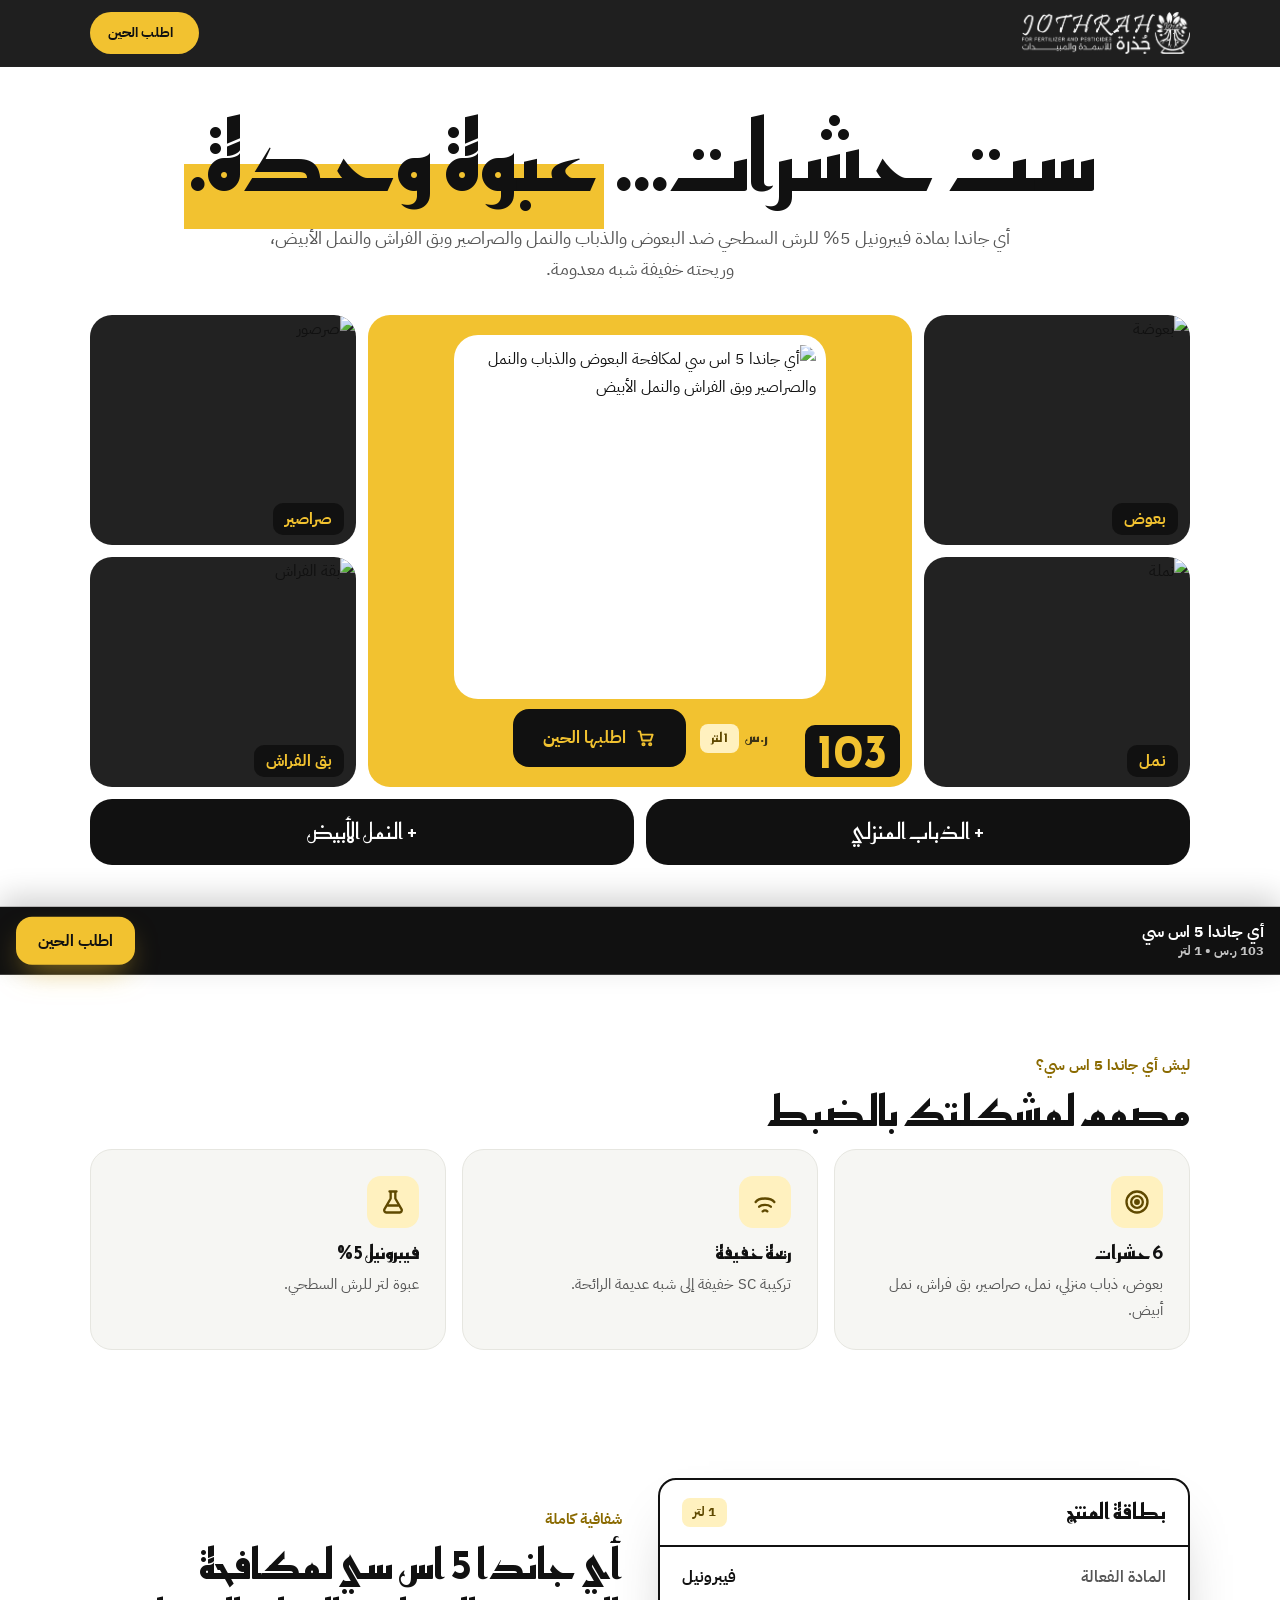
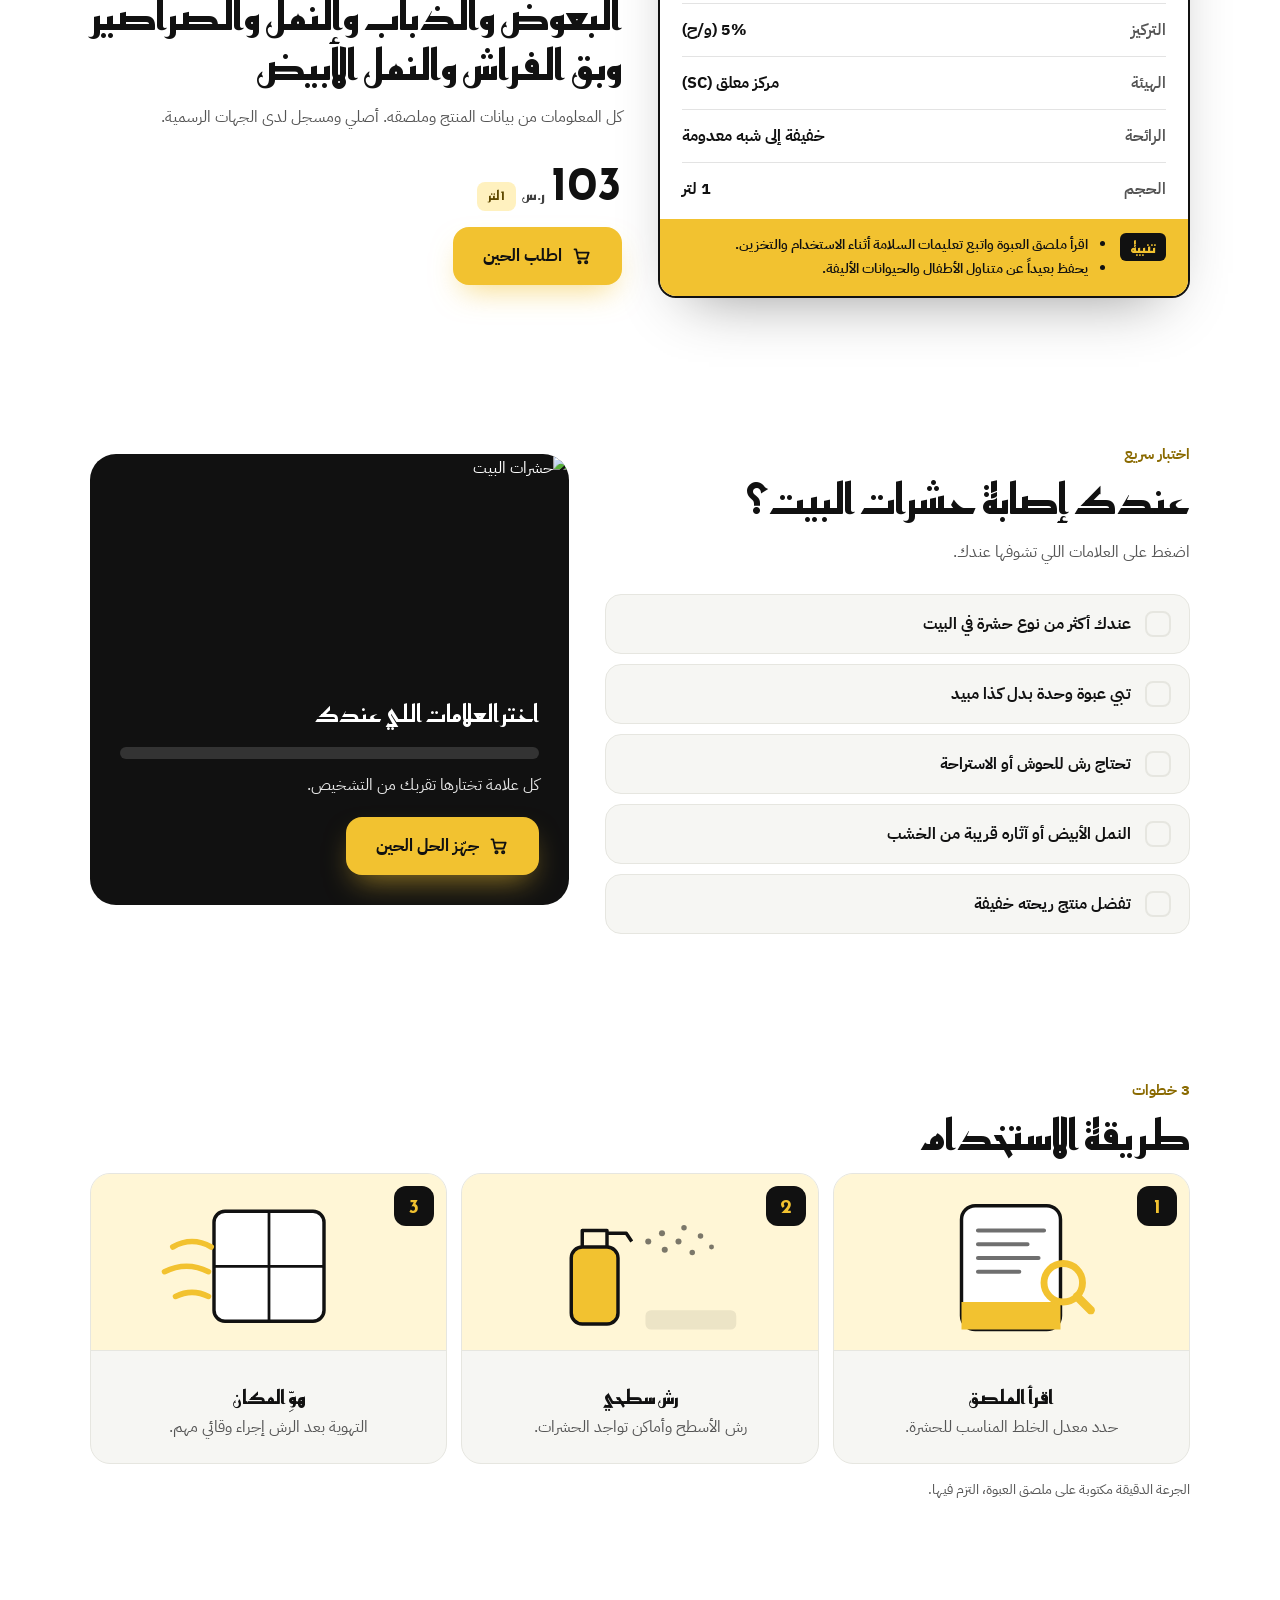
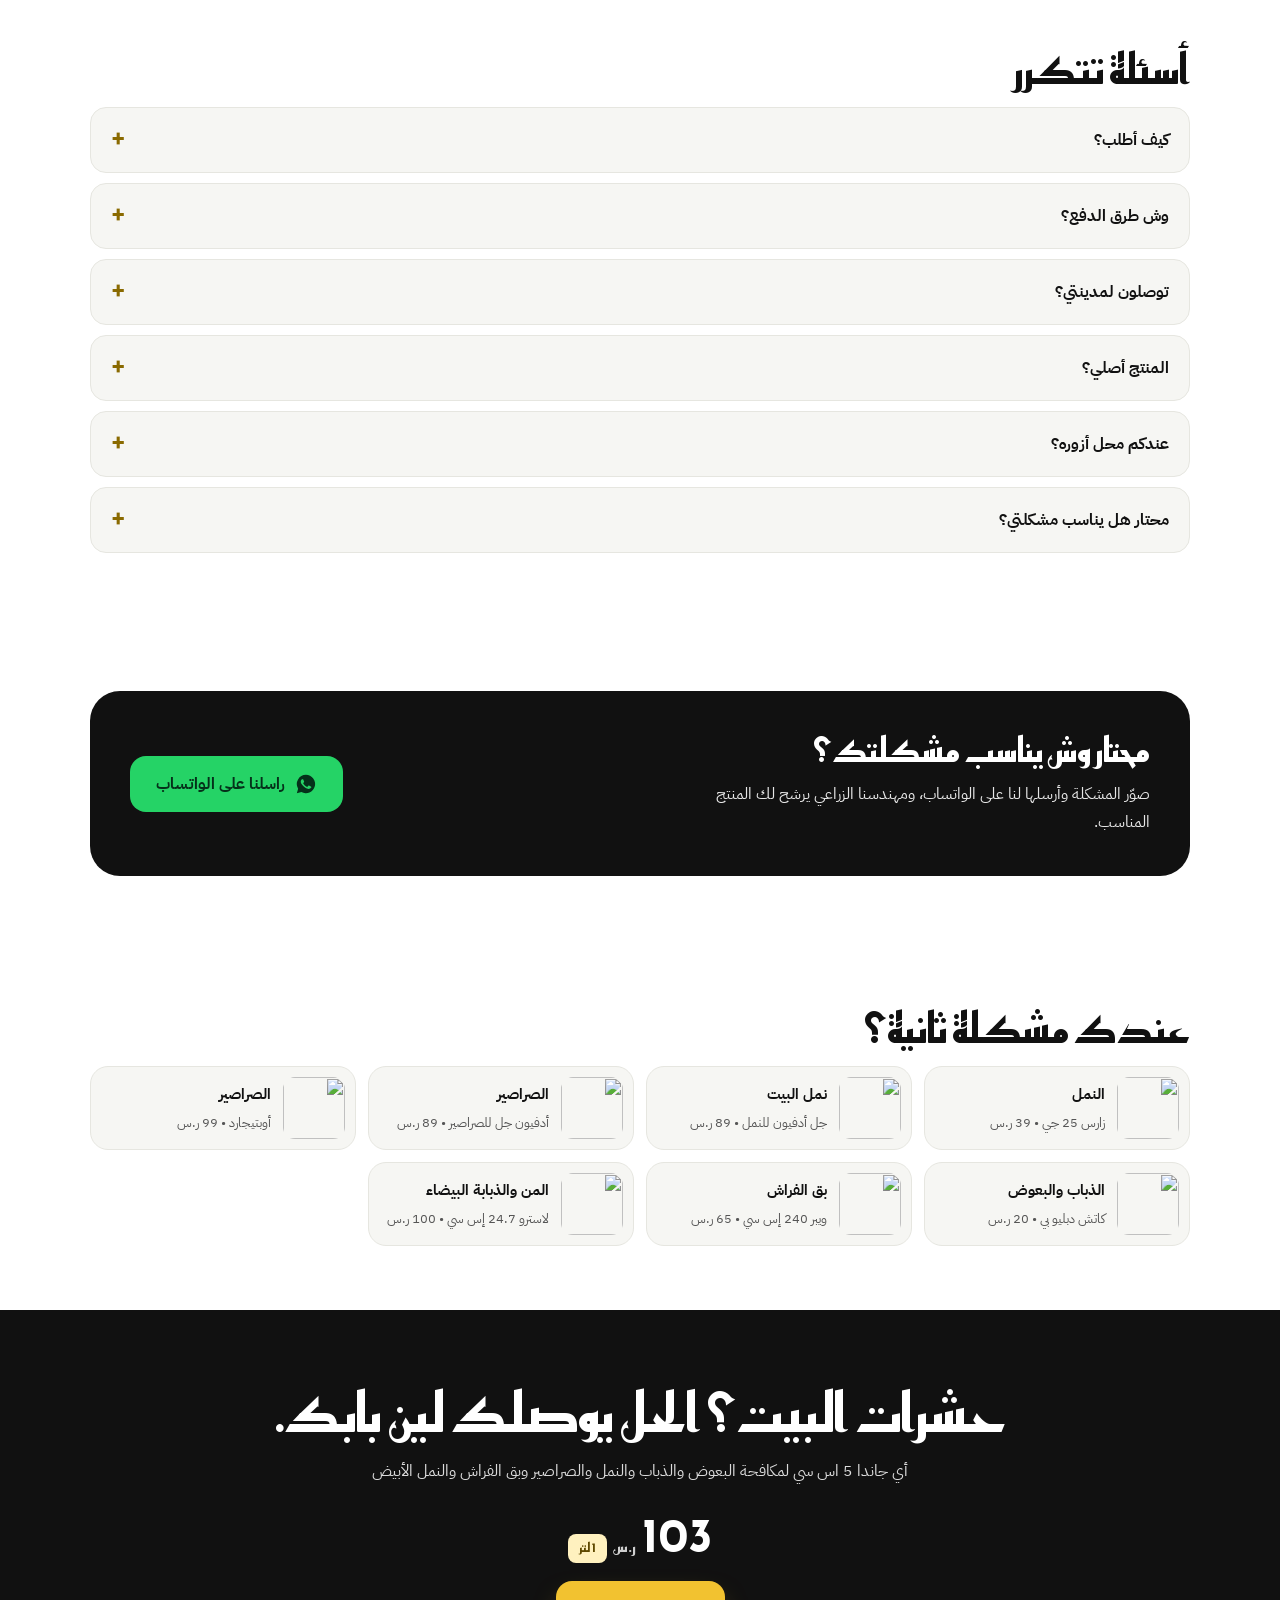
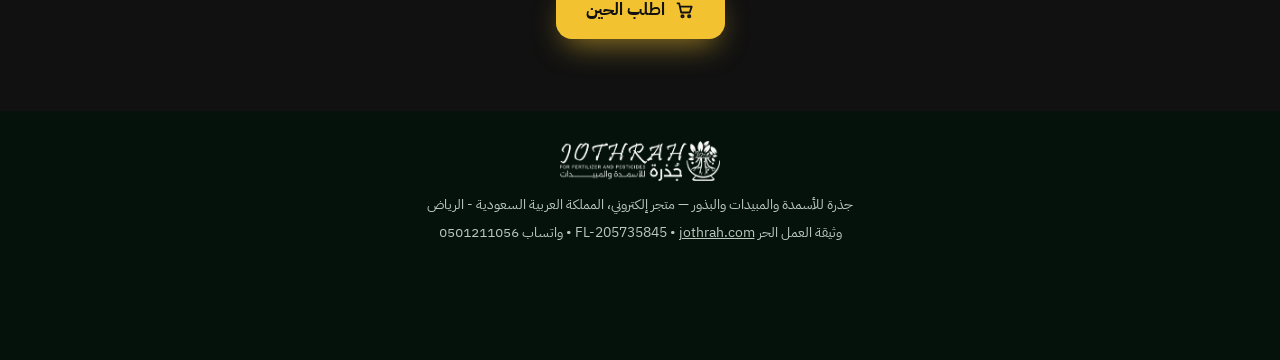
==== all-insects/index.html @ 029122ee "Add files via upload" ====
<!DOCTYPE html>
<html lang="ar" dir="rtl"><head>
<meta charset="utf-8"><meta name="viewport" content="width=device-width,initial-scale=1,viewport-fit=cover">
<title>أي جاندا 5 اس سي | حشرات البيت – جذرة</title><meta name="description" content="أي جاندا 5 اس سي لمكافحة البعوض والذباب والنمل والصراصير وبق الفراش والنمل الأبيض – 103 ر.س من متجر جذرة، توصيل لجميع مناطق المملكة.">
<link rel="canonical" href="https://offers.jothrah.com/all-insects/">
<meta property="og:type" content="product"><meta property="og:title" content="أي جاندا 5 اس سي لمكافحة البعوض والذباب والنمل والصراصير وبق الفراش والنمل الأبيض"><meta property="og:image" content="https://cdn.salla.sa/xPpow/products/EpMl4UcZiP716dD1C3ezUSgiOPlS0LHmeIJQHWiB.jpg"><meta property="og:url" content="https://offers.jothrah.com/all-insects/">
<link rel="icon" href="/assets/logo-dark.png">
<link rel="preconnect" href="https://fonts.googleapis.com"><link rel="preconnect" href="https://fonts.gstatic.com" crossorigin>
<link href="https://fonts.googleapis.com/css2?family=Reem+Kufi:wght@600;700&family=IBM+Plex+Sans+Arabic:wght@400;500;600;700&display=swap" rel="stylesheet">
<script type="application/ld+json">{"@context": "https://schema.org", "@type": "Product", "name": "أي جاندا 5 اس سي لمكافحة البعوض والذباب والنمل والصراصير وبق الفراش والنمل الأبيض", "image": ["https://cdn.salla.sa/xPpow/products/EpMl4UcZiP716dD1C3ezUSgiOPlS0LHmeIJQHWiB.jpg"], "brand": {"@type": "Brand", "name": "جذرة"}, "offers": {"@type": "Offer", "url": "https://jothrah.com/ar/ijanda/p308564735", "priceCurrency": "SAR", "price": "103", "availability": "https://schema.org/InStock"}}</script>
<style>:root{--bg:#ffffff;--fg:#111;--muted:#555;--card:#f6f6f3;--card-hi:#fff6d6;--line:#e6e6e0;--accent:#f2c230;--accent-ink:#111;--accent-glow:rgba(242,194,48,.6);--accent-text:#8a6a00;--tag:#fff1bf;--tag-ink:#5f4900;--panel:#111;--panel-fg:#fff;--hdr-bg:rgba(17,17,17,.94);--hdr-line:#222;--strip-bg:#f2c230;--strip-fg:#111;--sticky-bg:#111;--sticky-fg:#fff;--display:"Reem Kufi","IBM Plex Sans Arabic",sans-serif}
*{box-sizing:border-box}
html{-webkit-text-size-adjust:100%;scroll-behavior:smooth}
body{margin:0;background:var(--bg);color:var(--fg);font-family:"IBM Plex Sans Arabic",system-ui,sans-serif;font-size:16px;line-height:1.75;overflow-x:hidden}
img{max-width:100%;display:block}
a{color:inherit}
:focus-visible{outline:3px solid var(--accent);outline-offset:3px;border-radius:8px}
h1,h2,h3{font-family:var(--display);line-height:1.2;margin:0;font-weight:800}
.wrap{max-width:1140px;margin:0 auto;padding:0 20px}

/* header */
.hdr{position:sticky;top:0;z-index:40;background:var(--hdr-bg);backdrop-filter:blur(10px);-webkit-backdrop-filter:blur(10px);border-bottom:1px solid var(--hdr-line)}
.hdr .wrap{display:flex;align-items:center;justify-content:space-between;gap:12px;min-height:66px}
.hdr img{height:42px;width:auto}
.hdr .mini{white-space:nowrap;display:inline-flex;align-items:center;gap:8px;min-height:42px;padding:0 18px;border-radius:999px;background:var(--accent);color:var(--accent-ink);font-weight:800;font-size:14px;text-decoration:none}

/* buttons */
.btn{white-space:nowrap;display:inline-flex;align-items:center;justify-content:center;gap:10px;min-height:58px;padding:0 30px;border-radius:16px;background:var(--accent);color:var(--accent-ink);font-weight:800;font-size:17px;text-decoration:none;box-shadow:0 14px 30px -10px var(--accent-glow);transition:transform .18s ease,box-shadow .2s}
.btn:hover{transform:translateY(-2px);box-shadow:0 18px 34px -10px var(--accent-glow)}
.btn.ghost{background:transparent;color:inherit;border:1.5px solid currentColor;box-shadow:none}
.btn svg{width:20px;height:20px}
.price{display:flex;align-items:baseline;gap:6px;font-family:var(--display)}
.price b{font-size:48px;font-weight:900;line-height:1}
.price small{font-size:17px;font-weight:700;opacity:.8}
.badge{display:inline-flex;align-items:center;font-size:13px;font-weight:800;border-radius:8px;padding:3px 11px;background:var(--tag);color:var(--tag-ink)}

/* trust strip */
.trust{background:var(--strip-bg);color:var(--strip-fg)}
.trust ul{list-style:none;margin:0 auto;padding:16px 20px;max-width:1140px;display:grid;grid-template-columns:repeat(4,1fr);gap:12px}
.trust li{display:flex;align-items:center;gap:10px;font-weight:700;font-size:14px;line-height:1.4}
.trust svg{flex:0 0 26px;width:26px;height:26px;color:var(--accent)}

section{padding:64px 0}
.eyebrow{font-weight:800;color:var(--accent-text);font-size:15px;margin-bottom:8px}
.sec-h{font-size:clamp(28px,4vw,42px);margin-bottom:12px}
.sec-p{color:var(--muted);max-width:60ch;margin:0 0 28px}

/* signs checklist */
.check{display:grid;grid-template-columns:1.1fr .9fr;gap:36px;align-items:center}
.check-list{display:grid;gap:10px}
.chk{display:flex;align-items:center;gap:14px;width:100%;text-align:right;font:inherit;font-weight:700;color:var(--fg);background:var(--card);border:1.5px solid var(--line);border-radius:16px;padding:15px 18px;cursor:pointer;transition:border-color .2s,background .2s,transform .15s}
.chk:hover{transform:translateX(-3px)}
.chk .box{flex:0 0 26px;height:26px;border-radius:8px;border:2px solid var(--line);display:flex;align-items:center;justify-content:center;transition:.2s}
.chk .box svg{width:16px;height:16px;opacity:0;transition:.2s;color:var(--accent-ink)}
.chk[aria-pressed=true]{border-color:var(--accent);background:var(--card-hi)}
.chk[aria-pressed=true] .box{background:var(--accent);border-color:var(--accent)}
.chk[aria-pressed=true] .box svg{opacity:1}
.verdict{background:var(--panel);color:var(--panel-fg);border-radius:26px;padding:30px;position:relative;overflow:hidden}
.verdict .meter{height:12px;border-radius:99px;background:rgba(255,255,255,.14);overflow:hidden;margin:18px 0 12px}
.verdict .meter i{display:block;height:100%;width:0;background:var(--accent);border-radius:99px;transition:width .5s cubic-bezier(.2,.8,.2,1)}
.verdict h3{font-size:24px;margin-bottom:6px}
.verdict p{margin:0 0 18px;opacity:.9}
.verdict{padding:0}.verdict .pest-img{display:block;width:100%;height:220px;object-fit:cover}.verdict .vb{padding:26px 30px 30px}

/* why cards */
.why{display:grid;grid-template-columns:repeat(3,1fr);gap:16px}
.why article{background:var(--card);border:1px solid var(--line);border-radius:22px;padding:26px}
.why .ic{width:52px;height:52px;border-radius:14px;background:var(--tag);color:var(--tag-ink);display:flex;align-items:center;justify-content:center;margin-bottom:14px}
.why .ic svg{width:28px;height:28px}
.why h3{font-size:19px;margin-bottom:6px}
.why p{margin:0;color:var(--muted);font-size:15px}

/* steps */
.steps{list-style:none;margin:0;padding:0;display:grid;gap:14px;counter-reset:s}
.steps li{counter-increment:s;display:grid;grid-template-columns:64px 1fr;gap:16px;align-items:start;background:var(--card);border:1px solid var(--line);border-radius:20px;padding:20px}
.steps li::before{content:counter(s);font-family:var(--display);font-weight:900;font-size:30px;width:64px;height:64px;border-radius:18px;display:flex;align-items:center;justify-content:center;background:var(--panel);color:var(--accent)}
.steps h3{font-size:19px;margin:4px 0}
.steps p{margin:0;color:var(--muted)}
.dose{margin-top:14px;font-size:14px;color:var(--muted)}

/* label */
.lbl{background:#fff;color:#111;border:2px solid #111;border-radius:18px;overflow:hidden;box-shadow:0 26px 60px -30px rgba(0,0,0,.45)}
.lbl-h{display:flex;justify-content:space-between;align-items:center;gap:10px;padding:18px 22px;border-bottom:2px solid #111}
.lbl-h h3{font-size:22px}
.lbl dl{margin:0;padding:4px 22px}
.lbl .row{display:flex;justify-content:space-between;gap:16px;padding:12px 0;border-bottom:1px solid #e3e3e3}
.lbl .row:last-child{border:0}
.lbl dt{color:#555;font-weight:600}.lbl dd{margin:0;font-weight:800;text-align:left}
.lbl .warn{background:#f2c230;padding:14px 22px;display:flex;gap:14px;align-items:flex-start}
.lbl .warn strong{background:#111;color:#f2c230;border-radius:6px;padding:0 10px;font-family:var(--display);flex:0 0 auto}
.lbl .warn ul{margin:0;padding:0 18px 0 0;font-weight:600;font-size:14px}
.lbl-grid{display:grid;grid-template-columns:1fr 1fr;gap:36px;align-items:center}
.lbl-img{background:#fff;border-radius:28px;padding:20px;box-shadow:0 30px 60px -36px rgba(0,0,0,.5)}

/* consult */
.consult{background:var(--panel);color:var(--panel-fg);border-radius:30px;padding:40px;display:flex;align-items:center;justify-content:space-between;gap:24px;flex-wrap:wrap;position:relative;overflow:hidden}
.consult h2{font-size:clamp(24px,3vw,34px);margin-bottom:8px}
.consult p{margin:0;opacity:.9;max-width:46ch}
.wa{display:inline-flex;align-items:center;gap:10px;min-height:56px;padding:0 26px;border-radius:16px;background:#25d366;color:#05301a;font-weight:800;text-decoration:none}
.wa svg{width:22px;height:22px}

/* faq */
.faq details{background:var(--card);border:1px solid var(--line);border-radius:16px;margin-bottom:10px;padding:0 20px}
.faq summary{cursor:pointer;list-style:none;padding:18px 0;font-weight:800;display:flex;justify-content:space-between;gap:12px}
.faq summary::-webkit-details-marker{display:none}
.faq summary::after{content:"+";font-size:24px;line-height:1;color:var(--accent-text);transition:transform .25s}
.faq details[open] summary::after{transform:rotate(45deg)}
.faq details p{margin:0 0 18px;color:var(--muted)}

/* more */
.more{display:grid;grid-template-columns:repeat(auto-fill,minmax(250px,1fr));gap:12px}
.more a{display:flex;align-items:center;gap:12px;background:var(--card);border:1px solid var(--line);border-radius:18px;padding:10px;text-decoration:none;transition:transform .2s,border-color .2s}
.more a:hover{transform:translateY(-3px);border-color:var(--accent)}
.more img{width:62px;height:62px;border-radius:12px;object-fit:cover}
.more b{display:block;font-size:15px}.more small{color:var(--muted);font-size:13px;white-space:nowrap}

/* final */
.final{background:var(--panel);color:var(--panel-fg);text-align:center;padding:72px 0;position:relative;overflow:hidden}
.final h2{font-size:clamp(30px,5vw,54px);margin-bottom:10px}
.final p{opacity:.85;margin:0 0 26px}
.final .price{justify-content:center;margin-bottom:18px}

footer{background:#04120b;color:#b9c9be;text-align:center;padding:30px 20px 110px;font-size:14px}
footer img{height:40px;margin:0 auto 12px}
footer p{margin:4px 0}

.sticky{position:fixed;inset-inline:0;bottom:0;z-index:60;display:flex;align-items:center;justify-content:space-between;gap:12px;padding:10px 16px calc(10px + env(safe-area-inset-bottom));background:var(--sticky-bg);color:var(--sticky-fg);box-shadow:0 -10px 30px rgba(0,0,0,.18);transform:translateY(110%);transition:transform .35s ease}
.sticky.on{transform:none}
.sticky .s{display:flex;flex-direction:column;line-height:1.3}
.sticky .s small{opacity:.75;font-weight:700}
.sticky .btn{min-height:48px;padding:0 22px;font-size:16px}

.reveal{opacity:0;transform:translateY(22px);transition:opacity .7s ease,transform .7s cubic-bezier(.2,.8,.2,1)}
.reveal.in{opacity:1;transform:none}

@media(max-width:900px){
 section{padding:46px 0}
 .trust ul{grid-template-columns:1fr 1fr}
 .check,.lbl-grid{grid-template-columns:1fr}
 .why{grid-template-columns:1fr}
 .consult{padding:28px}
}
@media(max-width:520px){
 .hdr img{height:34px}
 .hdr .mini{padding:0 14px;font-size:13px}
 .btn{width:100%}
 .price b{font-size:40px}
 .steps li{grid-template-columns:52px 1fr}.steps li::before{width:52px;height:52px;font-size:24px}
 .lbl .warn{flex-direction:column}
}
@media(prefers-reduced-motion:reduce){*,*::before,*::after{animation:none!important;transition:none!important}.reveal{opacity:1;transform:none}}

.steps.ill-steps{grid-template-columns:repeat(3,1fr)}
.steps.ill-steps li{grid-template-columns:1fr;text-align:center;padding:0;overflow:hidden;position:relative}
.steps.ill-steps li::before{position:absolute;top:12px;right:12px;width:40px;height:40px;font-size:20px;border-radius:12px;z-index:1}
.steps.ill-steps .scene{background:var(--card-hi);color:var(--fg);padding:18px 18px 6px;border-bottom:1px solid var(--line)}
.steps.ill-steps .ill{width:100%;max-width:220px;height:auto;margin:0 auto;display:block}
.steps.ill-steps li>div:last-child{padding:16px 20px 22px}
.ill .i-zoom{animation:izoom 3s ease-in-out infinite;transform-box:fill-box;transform-origin:center}
@keyframes izoom{50%{transform:translate(-14px,4px)}}
.ill .i-fall circle{animation:ifall 1.6s ease-in infinite}
.ill .i-fall circle:nth-child(2){animation-delay:.4s}.ill .i-fall circle:nth-child(3){animation-delay:.8s}.ill .i-fall circle:nth-child(4){animation-delay:1.2s}
@keyframes ifall{0%{transform:translateY(-10px);opacity:0}30%{opacity:1}100%{transform:translateY(22px);opacity:0}}
.ill .i-tilt{transform-box:fill-box;transform-origin:center;animation:itilt 3s ease-in-out infinite}
@keyframes itilt{50%{transform:rotate(-14deg)}}
.ill .i-tilt2{transform-box:fill-box;transform-origin:left bottom;animation:itilt2 3s ease-in-out infinite}
@keyframes itilt2{50%{transform:rotate(-18deg)}}
.ill .i-syr{animation:isyr 3s ease-in-out infinite}
@keyframes isyr{0%,100%{transform:translateX(-37px)}50%{transform:translateX(37px)}}
.ill .i-d1,.ill .i-d2,.ill .i-d3{transform-box:fill-box;transform-origin:center;animation:idot 3s ease-in-out infinite}
.ill .i-d2{animation-delay:.6s}.ill .i-d3{animation-delay:1.2s}
@keyframes idot{0%,20%{transform:scale(0)}40%,100%{transform:scale(1)}}
.ill .i-bob{animation:ibob 3s ease-in-out infinite}.ill .i-bob2{animation:ibob 3s ease-in-out infinite .5s}
@keyframes ibob{50%{transform:translateY(-5px)}}
.ill .i-mist circle{animation:imist 1.4s ease-out infinite}
.ill .i-mist circle:nth-child(even){animation-delay:.5s}
@keyframes imist{0%{opacity:0;transform:translateX(-8px)}40%{opacity:.8}100%{opacity:0;transform:translateX(10px)}}
.ill .i-air path{stroke-dasharray:40;animation:iair 1.8s linear infinite}
@keyframes iair{from{stroke-dashoffset:80}to{stroke-dashoffset:0}}
.ill .i-ants ellipse{animation:iant 2.4s ease-in-out infinite alternate}
@keyframes iant{to{transform:translateX(6px)}}
.ill .i-water{animation:iwave 2.6s ease-in-out infinite}
@keyframes iwave{50%{transform:translateY(-3px)}}
@media(max-width:900px){.steps.ill-steps{grid-template-columns:1fr}}


.hero{background:#fff;padding:40px 0 50px}
.hero h1{font-size:clamp(46px,7.5vw,96px);font-weight:700;line-height:1.05;text-align:center}
.hero h1 mark{background:linear-gradient(transparent 55%,#f2c230 55%);color:inherit;padding:0 6px}
.hero .lead{text-align:center;max-width:42em;margin:14px auto 30px;color:#555;font-size:18px}
.bento{display:grid;grid-template-columns:repeat(4,1fr);grid-template-rows:230px 230px;gap:12px}
.bento .t{position:relative;border-radius:22px;overflow:hidden;background:#222}
.bento .t img{width:100%;height:100%;object-fit:cover;transition:transform .6s}
.bento .t:hover img{transform:scale(1.06)}
.bento .t b{position:absolute;bottom:10px;right:12px;background:#111;color:#f2c230;border-radius:10px;padding:2px 12px;font-weight:800}
.bento .main{grid-column:2/4;grid-row:1/3;background:#f2c230;display:flex;flex-direction:column;align-items:center;justify-content:center;gap:10px;padding:20px}
.bento .main img{width:74%;height:auto;aspect-ratio:1;object-fit:contain;background:#fff;border-radius:24px;padding:10px}
.bento .main .buy{display:flex;align-items:center;gap:14px;flex-wrap:wrap;justify-content:center}
.bento .main .btn{background:#111;color:#f2c230;box-shadow:none}
.bento .txt{background:#111;color:#fff;display:flex;align-items:center;justify-content:center;text-align:center;font-family:"Reem Kufi";font-size:22px;padding:14px}
@media(max-width:820px){.bento{grid-template-columns:1fr 1fr;grid-template-rows:auto}.bento .main{grid-column:1/3;grid-row:auto;order:-1}.bento .t{height:150px}.bento .main{height:auto}}
</style>
</head><body>
<header class="hdr"><div class="wrap"><a href="https://jothrah.com/ar" aria-label="متجر جذرة"><img src="/assets/logo-light.png" alt="جذرة للأسمدة والمبيدات" width="168" height="42"></a><a class="mini" href="https://jothrah.com/ar/ijanda/p308564735"><svg viewBox="0 0 24 24" fill="none" stroke="currentColor" stroke-width="2.2" stroke-linecap="round" stroke-linejoin="round"><path d="M3 4h2l2.4 11h10.2L20 8H6.2"/><circle cx="9" cy="19.5" r="1.4"/><circle cx="17" cy="19.5" r="1.4"/></svg>اطلب الحين</a></div></header>
<main>
<section class="hero"><div class="wrap">
 <h1>ست حشرات… <mark>عبوة وحدة.</mark></h1>
 <p class="lead">أي جاندا بمادة فيبرونيل 5% للرش السطحي ضد البعوض والذباب والنمل والصراصير وبق الفراش والنمل الأبيض، وريحته خفيفة شبه معدومة.</p>
 <div class="bento">
  <div class="t"><img src="https://images.unsplash.com/photo-1707943768453-7850f916ebde?w=500&q=75&auto=format&fit=crop" alt="بعوضة" loading="lazy"><b>بعوض</b></div>
  <div class="t main"><img src="https://cdn.salla.sa/xPpow/products/EpMl4UcZiP716dD1C3ezUSgiOPlS0LHmeIJQHWiB.jpg" alt="أي جاندا 5 اس سي لمكافحة البعوض والذباب والنمل والصراصير وبق الفراش والنمل الأبيض" width="400" height="400" fetchpriority="high"><div class="buy"><div class="price"><b>103</b><small>ر.س</small> <span class="badge">1 لتر</span></div><a class="btn" data-cta href="https://jothrah.com/ar/ijanda/p308564735"><svg viewBox="0 0 24 24" fill="none" stroke="currentColor" stroke-width="2.2" stroke-linecap="round" stroke-linejoin="round"><path d="M3 4h2l2.4 11h10.2L20 8H6.2"/><circle cx="9" cy="19.5" r="1.4"/><circle cx="17" cy="19.5" r="1.4"/></svg>اطلبها الحين</a></div></div>
  <div class="t"><img src="https://images.unsplash.com/photo-1759379077720-b099c6cf2f71?w=500&q=75&auto=format&fit=crop" alt="صرصور" loading="lazy"><b>صراصير</b></div>
  <div class="t"><img src="https://images.unsplash.com/photo-1733930097766-25cf51cc7249?w=500&q=75&auto=format&fit=crop" alt="نملة" loading="lazy"><b>نمل</b></div>
  <div class="t"><img src="https://images.unsplash.com/photo-1727198634627-645ef5356455?w=500&q=75&auto=format&fit=crop" alt="بقة الفراش" loading="lazy"><b>بق الفراش</b></div>
 </div>
 <div class="bento" style="grid-template-rows:auto;margin-top:12px"><div class="t txt" style="grid-column:1/3">+ الذباب المنزلي</div><div class="t txt" style="grid-column:3/5">+ النمل الأبيض</div></div>
</div></section>
<div class="trust"><ul><li><svg viewBox="0 0 24 24" fill="none" stroke="currentColor" stroke-width="2" stroke-linecap="round" stroke-linejoin="round"><path d="M12 3l8 3v6c0 5-3.5 8-8 9-4.5-1-8-4-8-9V6z"/><path d="M8.5 12l2.5 2.5 4.5-5"/></svg>أصلي ومسجل رسمياً</li><li><svg viewBox="0 0 24 24" fill="none" stroke="currentColor" stroke-width="2" stroke-linecap="round" stroke-linejoin="round"><path d="M2 7h12v9H2z"/><path d="M14 10h4l3 3v3h-7z"/><circle cx="6" cy="18" r="1.8"/><circle cx="17.5" cy="18" r="1.8"/></svg>توصيل لجميع المناطق</li><li><svg viewBox="0 0 24 24" fill="none" stroke="currentColor" stroke-width="2" stroke-linecap="round"><rect x="2.5" y="5" width="19" height="14" rx="3"/><path d="M2.5 10h19M6.5 15h4"/></svg>تقسيط تمارا و MIS Pay</li><li><svg viewBox="0 0 24 24" fill="none" stroke="currentColor" stroke-width="2" stroke-linecap="round"><rect x="2.5" y="6" width="19" height="12" rx="2.5"/><circle cx="12" cy="12" r="2.8"/><path d="M6 9.5v5M18 9.5v5"/></svg>دفع عند الاستلام (+10 ر.س)</li></ul></div>
<section class="reveal"><div class="wrap"><p class="eyebrow">ليش أي جاندا 5 اس سي؟</p><h2 class="sec-h">مصمم لمشكلتك بالضبط</h2><div class="why"><article><div class="ic"><svg viewBox="0 0 24 24" fill="none" stroke="currentColor" stroke-width="2"><circle cx="12" cy="12" r="9"/><circle cx="12" cy="12" r="5"/><circle cx="12" cy="12" r="1.5" fill="currentColor"/></svg></div><h3>6 حشرات</h3><p>بعوض، ذباب منزلي، نمل، صراصير، بق فراش، نمل أبيض.</p></article><article><div class="ic"><svg viewBox="0 0 24 24" fill="none" stroke="currentColor" stroke-width="2" stroke-linecap="round"><path d="M4 12c3-4 13-4 16 0M7 16c2.5-2 7.5-2 10 0M10 20c1-1 3-1 4 0"/></svg></div><h3>ريحة خفيفة</h3><p>تركيبة SC خفيفة إلى شبه عديمة الرائحة.</p></article><article><div class="ic"><svg viewBox="0 0 24 24" fill="none" stroke="currentColor" stroke-width="2" stroke-linecap="round" stroke-linejoin="round"><path d="M9 3h6M10 3v6l-5.5 9.5A2 2 0 0 0 6.2 21h11.6a2 2 0 0 0 1.7-2.5L14 9V3"/><path d="M7.5 15h9"/></svg></div><h3>فيبرونيل 5%</h3><p>عبوة لتر للرش السطحي.</p></article></div></div></section><section class="reveal"><div class="wrap lbl-grid"><div class="lbl"><div class="lbl-h"><h3>بطاقة المنتج</h3><span class="badge">1 لتر</span></div><dl><div class="row"><dt>المادة الفعالة</dt><dd>فيبرونيل</dd></div><div class="row"><dt>التركيز</dt><dd>5% (و/ح)</dd></div><div class="row"><dt>الهيئة</dt><dd>مركز معلق (SC)</dd></div><div class="row"><dt>الرائحة</dt><dd>خفيفة إلى شبه معدومة</dd></div><div class="row"><dt>الحجم</dt><dd>1 لتر</dd></div></dl><div class="warn"><strong>تنبيه</strong><ul><li>اقرأ ملصق العبوة واتبع تعليمات السلامة أثناء الاستخدام والتخزين.</li><li>يحفظ بعيداً عن متناول الأطفال والحيوانات الأليفة.</li></ul></div></div>
<div><p class="eyebrow">شفافية كاملة</p><h2 class="sec-h">أي جاندا 5 اس سي لمكافحة البعوض والذباب والنمل والصراصير وبق الفراش والنمل الأبيض</h2><p class="sec-p">كل المعلومات من بيانات المنتج وملصقه. أصلي ومسجل لدى الجهات الرسمية.</p><div class="price"><b>103</b><small>ر.س</small> <span class="badge">1 لتر</span></div><div style="margin-top:16px"><a class="btn" data-cta href="https://jothrah.com/ar/ijanda/p308564735"><svg viewBox="0 0 24 24" fill="none" stroke="currentColor" stroke-width="2.2" stroke-linecap="round" stroke-linejoin="round"><path d="M3 4h2l2.4 11h10.2L20 8H6.2"/><circle cx="9" cy="19.5" r="1.4"/><circle cx="17" cy="19.5" r="1.4"/></svg>اطلب الحين</a></div></div></div></section><section id="signs" class="reveal"><div class="wrap check">
<div><p class="eyebrow">اختبار سريع</p><h2 class="sec-h">عندك إصابة حشرات البيت؟</h2><p class="sec-p">اضغط على العلامات اللي تشوفها عندك.</p><div class="check-list"><button type="button" class="chk" aria-pressed="false"><span class="box"><svg viewBox="0 0 24 24" fill="none" stroke="currentColor" stroke-width="3.2" stroke-linecap="round" stroke-linejoin="round"><path d="M5 12.5l4.5 4.5L19 7"/></svg></span>عندك أكثر من نوع حشرة في البيت</button><button type="button" class="chk" aria-pressed="false"><span class="box"><svg viewBox="0 0 24 24" fill="none" stroke="currentColor" stroke-width="3.2" stroke-linecap="round" stroke-linejoin="round"><path d="M5 12.5l4.5 4.5L19 7"/></svg></span>تبي عبوة وحدة بدل كذا مبيد</button><button type="button" class="chk" aria-pressed="false"><span class="box"><svg viewBox="0 0 24 24" fill="none" stroke="currentColor" stroke-width="3.2" stroke-linecap="round" stroke-linejoin="round"><path d="M5 12.5l4.5 4.5L19 7"/></svg></span>تحتاج رش للحوش أو الاستراحة</button><button type="button" class="chk" aria-pressed="false"><span class="box"><svg viewBox="0 0 24 24" fill="none" stroke="currentColor" stroke-width="3.2" stroke-linecap="round" stroke-linejoin="round"><path d="M5 12.5l4.5 4.5L19 7"/></svg></span>النمل الأبيض أو آثاره قريبة من الخشب</button><button type="button" class="chk" aria-pressed="false"><span class="box"><svg viewBox="0 0 24 24" fill="none" stroke="currentColor" stroke-width="3.2" stroke-linecap="round" stroke-linejoin="round"><path d="M5 12.5l4.5 4.5L19 7"/></svg></span>تفضل منتج ريحته خفيفة</button></div></div>
<div class="verdict" aria-live="polite"><img class="pest-img" src="https://images.unsplash.com/photo-1759379077720-b099c6cf2f71?w=800&q=75&auto=format&fit=crop" alt="حشرات البيت" loading="lazy"><div class="vb">
<h3 data-v>اختر العلامات اللي عندك</h3><div class="meter"><i></i></div><p data-d>كل علامة تختارها تقربك من التشخيص.</p><a class="btn" data-cta href="https://jothrah.com/ar/ijanda/p308564735"><svg viewBox="0 0 24 24" fill="none" stroke="currentColor" stroke-width="2.2" stroke-linecap="round" stroke-linejoin="round"><path d="M3 4h2l2.4 11h10.2L20 8H6.2"/><circle cx="9" cy="19.5" r="1.4"/><circle cx="17" cy="19.5" r="1.4"/></svg>جهّز الحل الحين</a></div></div>
</div></section><section class="reveal"><div class="wrap"><p class="eyebrow">3 خطوات</p><h2 class="sec-h">طريقة الاستخدام</h2><ol class="steps ill-steps"><li><div class="scene"><svg class="ill" viewBox="0 0 160 110" aria-hidden="true"><g class="i-bob"><rect x="44" y="10" width="72" height="90" rx="10" fill="#fff" stroke="currentColor" stroke-width="2.5"/><rect x="44" y="80" width="72" height="20" rx="0" fill="#f2c230"/><path d="M56 28h48M56 38h36M56 48h44M56 58h30" stroke="currentColor" stroke-width="3" stroke-linecap="round" opacity=".6"/></g>
<g class="i-zoom"><circle cx="118" cy="66" r="14" fill="none" stroke="var(--accent)" stroke-width="5"/><path d="M128 76l10 10" stroke="var(--accent)" stroke-width="6" stroke-linecap="round"/></g></svg></div><div><h3>اقرأ الملصق</h3><p>حدد معدل الخلط المناسب للحشرة.</p></div></li><li><div class="scene"><svg class="ill" viewBox="0 0 160 110" aria-hidden="true"><g class="i-bob"><rect x="30" y="40" width="34" height="56" rx="8" fill="var(--accent)" stroke="currentColor" stroke-width="2.5"/><path d="M38 40 V28 h18 v12 M56 30 h14 l4 6" stroke="currentColor" stroke-width="2.5" fill="none" stroke-linejoin="round"/></g>
<g class="i-mist" fill="currentColor" opacity=".55"><circle cx="86" cy="36" r="2.2"/><circle cx="96" cy="30" r="2.2"/><circle cx="98" cy="42" r="2.2"/><circle cx="108" cy="36" r="2.2"/><circle cx="112" cy="26" r="2"/><circle cx="118" cy="44" r="2"/><circle cx="124" cy="32" r="2"/><circle cx="132" cy="40" r="1.8"/></g>
<rect x="84" y="86" width="66" height="14" rx="4" fill="currentColor" opacity=".08"/></svg></div><div><h3>رش سطحي</h3><p>رش الأسطح وأماكن تواجد الحشرات.</p></div></li><li><div class="scene"><svg class="ill" viewBox="0 0 160 110" aria-hidden="true"><rect x="40" y="14" width="80" height="80" rx="8" fill="#fff" stroke="currentColor" stroke-width="2.5"/><path d="M80 14 v80 M40 54 h80" stroke="currentColor" stroke-width="2"/>
<g class="i-air" stroke="var(--accent)" stroke-width="4" fill="none" stroke-linecap="round"><path d="M10 40 q14 -8 28 0"/><path d="M4 58 q16 -8 32 0"/><path d="M12 76 q12 -6 24 0"/></g></svg></div><div><h3>هوِّ المكان</h3><p>التهوية بعد الرش إجراء وقائي مهم.</p></div></li></ol><p class="dose">الجرعة الدقيقة مكتوبة على ملصق العبوة، التزم فيها.</p></div></section><section class="faq reveal"><div class="wrap"><h2 class="sec-h">أسئلة تتكرر</h2><details><summary>كيف أطلب؟</summary><p>اضغط «اطلب الحين» ويفتح لك المنتج في متجر جذرة الرسمي jothrah.com، تضيفه للسلة وتكمل الطلب بخطوات بسيطة.</p></details><details><summary>وش طرق الدفع؟</summary><p>مدى، البطاقة الائتمانية، Apple Pay، STC Pay، وتقسيط على 4 دفعات مع تمارا أو MIS Pay، والدفع عند الاستلام متاح برسوم خدمة 10 ريال.</p></details><details><summary>توصلون لمدينتي؟</summary><p>نوصّل لجميع مناطق المملكة عن طريق شركات الشحن المعتمدة.</p></details><details><summary>المنتج أصلي؟</summary><p>منتجات جذرة أصلية ومسجلة لدى الجهات الرسمية، وتستخدم حسب تعليمات الملصق.</p></details><details><summary>عندكم محل أزوره؟</summary><p>جذرة متجر إلكتروني، ولا يوجد لدينا فرع أو محل على أرض الواقع. تطلب أونلاين ويوصلك لين بابك.</p></details><details><summary>محتار هل يناسب مشكلتي؟</summary><p>صوّر المشكلة وأرسلها لنا على الواتساب، ومهندسنا الزراعي يرشح لك الأنسب.</p></details></div></section><section class="reveal"><div class="wrap"><div class="consult"><div><h2>محتار وش يناسب مشكلتك؟</h2><p>صوّر المشكلة وأرسلها لنا على الواتساب، ومهندسنا الزراعي يرشح لك المنتج المناسب.</p></div><a class="wa" href="https://wa.me/966501211056?text=%D8%A7%D9%84%D8%B3%D9%84%D8%A7%D9%85%20%D8%B9%D9%84%D9%8A%D9%83%D9%85%D8%8C%20%D8%A3%D8%A8%D9%8A%20%D8%A3%D8%B3%D8%AA%D9%81%D8%B3%D8%B1%20%D8%B9%D9%86%20%D8%A3%D9%8A%20%D8%AC%D8%A7%D9%86%D8%AF%D8%A7%205%20%D8%A7%D8%B3%20%D8%B3%D9%8A" rel="noopener"><svg viewBox="0 0 24 24" fill="currentColor"><path d="M12 2a10 10 0 0 0-8.6 15.1L2 22l5-1.3A10 10 0 1 0 12 2zm5.2 14.1c-.2.6-1.3 1.2-1.8 1.2-.5.1-1 .2-3.3-.7-2.8-1.1-4.6-4-4.7-4.2-.1-.2-1.1-1.5-1.1-2.9s.7-2.1 1-2.4c.2-.3.5-.3.7-.3h.5c.2 0 .4 0 .6.5l.8 2c.1.2.1.4 0 .5l-.4.6-.4.4c-.1.1-.3.3-.1.6.2.3.8 1.3 1.7 2.1 1.2 1 2.1 1.3 2.4 1.5.3.1.5.1.6-.1l.9-1.1c.2-.3.4-.2.7-.1l1.9.9c.3.1.5.2.5.3.1.2.1.7-.1 1.3z"/></svg>راسلنا على الواتساب</a></div></div></section><section class="reveal"><div class="wrap"><h2 class="sec-h">عندك مشكلة ثانية؟</h2><div class="more"><a href="/ants/"><img src="https://images.unsplash.com/photo-1733930097766-25cf51cc7249?w=200&q=75&auto=format&fit=crop" alt="" loading="lazy"><span><b>النمل</b><small>زارس 25 جي • 39 ر.س</small></span></a><a href="/ants-gel/"><img src="https://images.unsplash.com/photo-1733930097766-25cf51cc7249?w=200&q=75&auto=format&fit=crop" alt="" loading="lazy"><span><b>نمل البيت</b><small>جل أدفيون للنمل • 89 ر.س</small></span></a><a href="/roaches/"><img src="https://images.unsplash.com/photo-1759379077720-b099c6cf2f71?w=200&q=75&auto=format&fit=crop" alt="" loading="lazy"><span><b>الصراصير</b><small>أدفيون جل للصراصير • 89 ر.س</small></span></a><a href="/roach-bait/"><img src="https://images.unsplash.com/photo-1759379077720-b099c6cf2f71?w=200&q=75&auto=format&fit=crop" alt="" loading="lazy"><span><b>الصراصير</b><small>أوبتيجارد • 99 ر.س</small></span></a><a href="/flies-mosquito/"><img src="https://images.unsplash.com/photo-1707943768453-7850f916ebde?w=200&q=75&auto=format&fit=crop" alt="" loading="lazy"><span><b>الذباب والبعوض</b><small>كاتش دبليو بي • 20 ر.س</small></span></a><a href="/bed-bugs/"><img src="https://images.unsplash.com/photo-1727198634627-645ef5356455?w=200&q=75&auto=format&fit=crop" alt="" loading="lazy"><span><b>بق الفراش</b><small>ويبر 240 إس سي • 65 ر.س</small></span></a><a href="/aphids/"><img src="https://images.unsplash.com/photo-1522325636832-5dbc1440f793?w=200&q=75&auto=format&fit=crop" alt="" loading="lazy"><span><b>المن والذبابة البيضاء</b><small>لاسترو 24.7 إس سي • 100 ر.س</small></span></a></div></div></section>
<section class="final"><div class="wrap"><h2>حشرات البيت؟ الحل يوصلك لين بابك.</h2><p>أي جاندا 5 اس سي لمكافحة البعوض والذباب والنمل والصراصير وبق الفراش والنمل الأبيض</p><div class="price"><b>103</b><small>ر.س</small> <span class="badge">1 لتر</span></div><a class="btn" data-cta href="https://jothrah.com/ar/ijanda/p308564735"><svg viewBox="0 0 24 24" fill="none" stroke="currentColor" stroke-width="2.2" stroke-linecap="round" stroke-linejoin="round"><path d="M3 4h2l2.4 11h10.2L20 8H6.2"/><circle cx="9" cy="19.5" r="1.4"/><circle cx="17" cy="19.5" r="1.4"/></svg>اطلب الحين</a></div></section>
</main>
<footer><img src="/assets/logo-light.png" alt="جذرة" width="160" height="40"><p>جذرة للأسمدة والمبيدات والبذور — متجر إلكتروني، المملكة العربية السعودية - الرياض</p><p>وثيقة العمل الحر FL-205735845 • <a href="https://jothrah.com/ar">jothrah.com</a> • واتساب 0501211056</p></footer>
<div class="sticky" id="sticky" aria-hidden="true"><div class="s"><b>أي جاندا 5 اس سي</b><small>103 ر.س • 1 لتر</small></div><a class="btn" href="https://jothrah.com/ar/ijanda/p308564735" tabindex="-1">اطلب الحين</a></div>
<script>
(function(){
var s=document.getElementById('sticky'),h=document.querySelector('[data-cta]');
if('IntersectionObserver' in window&&s&&h){new IntersectionObserver(function(e){var v=!e[0].isIntersecting&&e[0].boundingClientRect.top<0;s.classList.toggle('on',v);s.setAttribute('aria-hidden',v?'false':'true')}).observe(h);}
var r=document.querySelectorAll('.reveal');
if('IntersectionObserver' in window){var io=new IntersectionObserver(function(es){es.forEach(function(x){if(x.isIntersecting){x.target.classList.add('in');io.unobserve(x.target)}})},{threshold:.12});r.forEach(function(x){io.observe(x)})}else{r.forEach(function(x){x.classList.add('in')})}
var b=document.querySelectorAll('.chk'),v=document.querySelector('[data-v]'),d=document.querySelector('[data-d]'),m=document.querySelector('.meter i');
var T=[['اختر العلامات اللي عندك','كل علامة تختارها تقربك من التشخيص.'],['بداية إصابة','الأفضل تتعامل معها بدري قبل لا تنتشر.'],['إصابة واضحة','العلامات تشير لإصابة، والحل المناسب جاهز لك.'],['إصابة منتشرة','لا تأجل، كل يوم تأخير يعني انتشار أكثر.']];
b.forEach(function(x){x.addEventListener('click',function(){x.setAttribute('aria-pressed',x.getAttribute('aria-pressed')==='true'?'false':'true');var n=document.querySelectorAll('.chk[aria-pressed=true]').length;var k=n===0?0:n<2?1:n<4?2:3;if(v){v.textContent=T[k][0];d.textContent=T[k][1];m.style.width=(n/b.length*100)+'%'}})});
})();
</script>
</body></html>
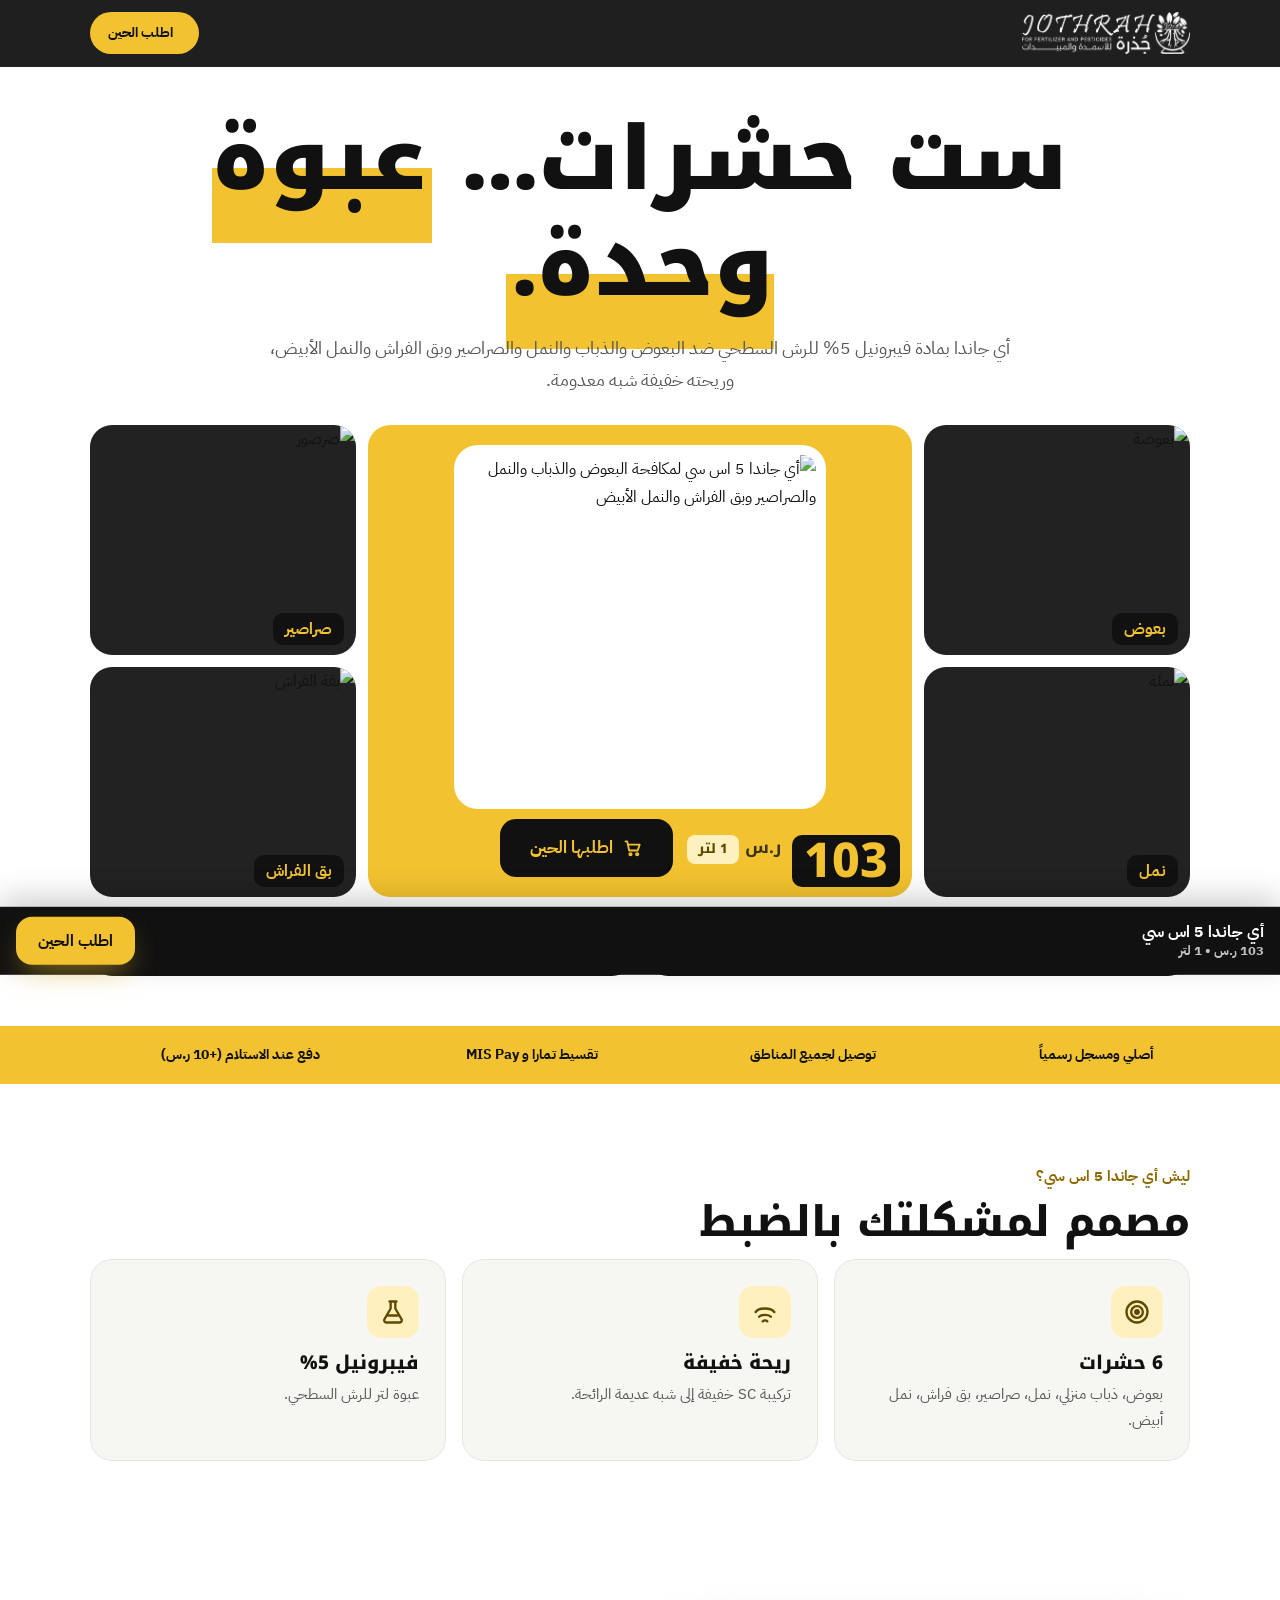
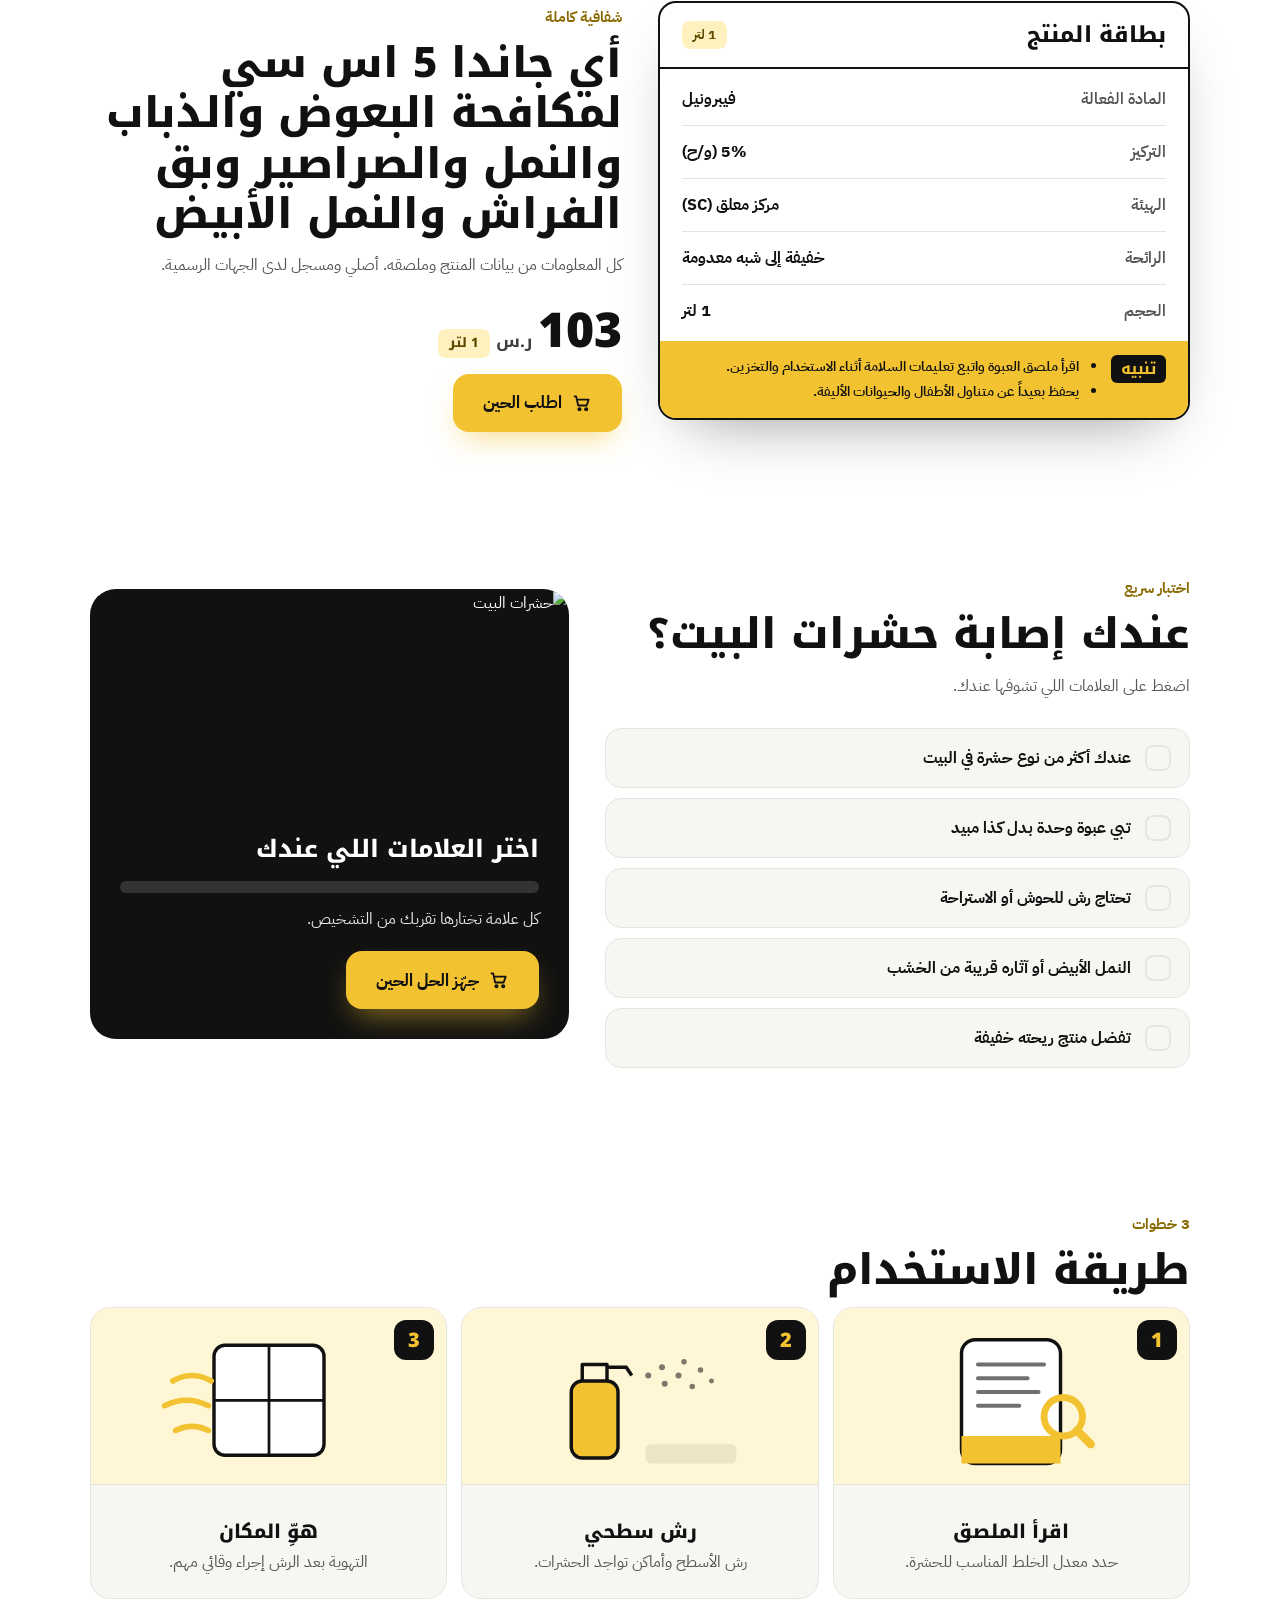
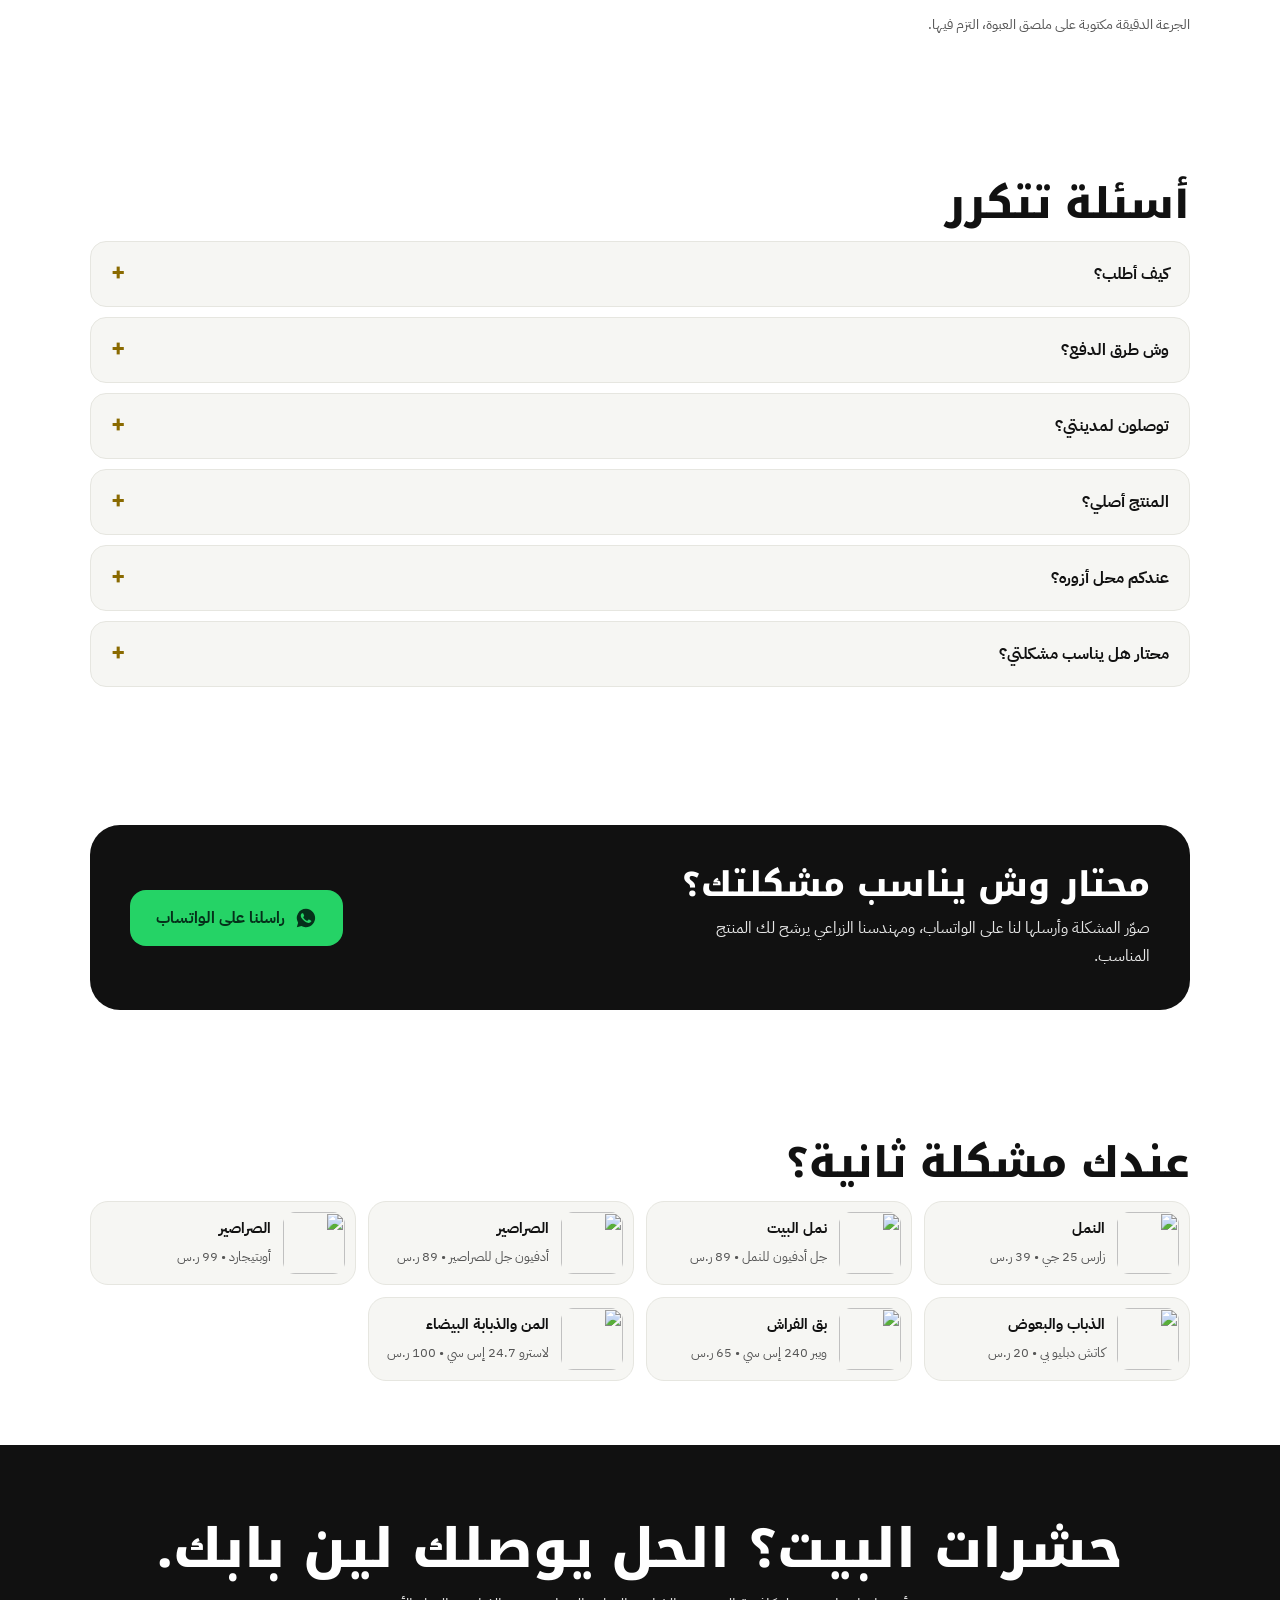
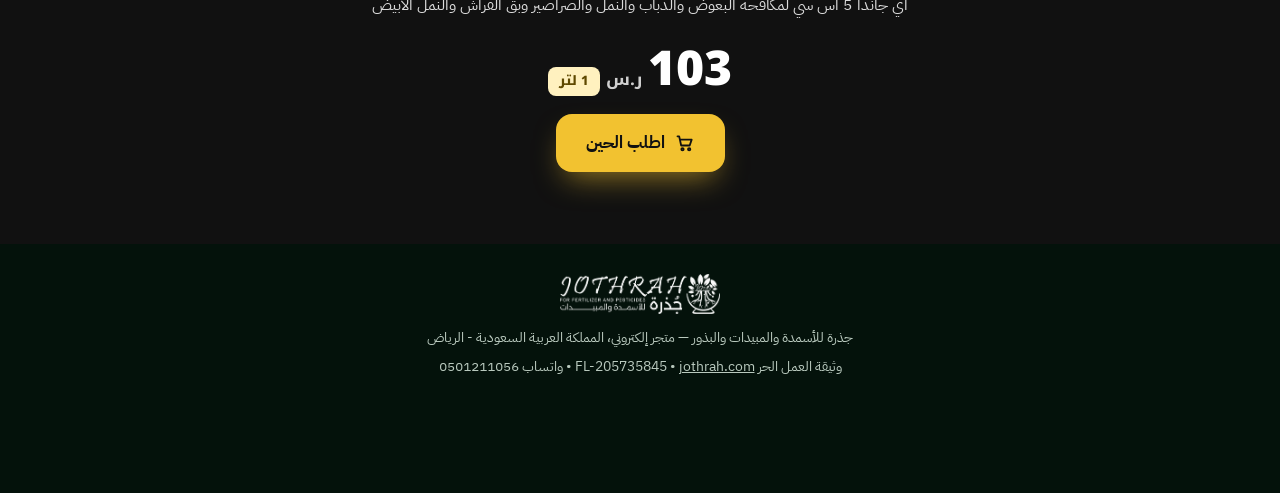
==== commit e7c3cda1: "Add files via upload" ====
--- a/all-insects/index.html
+++ b/all-insects/index.html
@@ -6,9 +6,9 @@
 <meta property="og:type" content="product"><meta property="og:title" content="أي جاندا 5 اس سي لمكافحة البعوض والذباب والنمل والصراصير وبق الفراش والنمل الأبيض"><meta property="og:image" content="https://cdn.salla.sa/xPpow/products/EpMl4UcZiP716dD1C3ezUSgiOPlS0LHmeIJQHWiB.jpg"><meta property="og:url" content="https://offers.jothrah.com/all-insects/">
 <link rel="icon" href="/assets/logo-dark.png">
 <link rel="preconnect" href="https://fonts.googleapis.com"><link rel="preconnect" href="https://fonts.gstatic.com" crossorigin>
-<link href="https://fonts.googleapis.com/css2?family=Reem+Kufi:wght@600;700&family=IBM+Plex+Sans+Arabic:wght@400;500;600;700&display=swap" rel="stylesheet">
+<link href="https://fonts.googleapis.com/css2?family=Noto+Kufi+Arabic:wght@700;800;900&family=IBM+Plex+Sans+Arabic:wght@400;500;600;700&display=swap" rel="stylesheet">
 <script type="application/ld+json">{"@context": "https://schema.org", "@type": "Product", "name": "أي جاندا 5 اس سي لمكافحة البعوض والذباب والنمل والصراصير وبق الفراش والنمل الأبيض", "image": ["https://cdn.salla.sa/xPpow/products/EpMl4UcZiP716dD1C3ezUSgiOPlS0LHmeIJQHWiB.jpg"], "brand": {"@type": "Brand", "name": "جذرة"}, "offers": {"@type": "Offer", "url": "https://jothrah.com/ar/ijanda/p308564735", "priceCurrency": "SAR", "price": "103", "availability": "https://schema.org/InStock"}}</script>
-<style>:root{--bg:#ffffff;--fg:#111;--muted:#555;--card:#f6f6f3;--card-hi:#fff6d6;--line:#e6e6e0;--accent:#f2c230;--accent-ink:#111;--accent-glow:rgba(242,194,48,.6);--accent-text:#8a6a00;--tag:#fff1bf;--tag-ink:#5f4900;--panel:#111;--panel-fg:#fff;--hdr-bg:rgba(17,17,17,.94);--hdr-line:#222;--strip-bg:#f2c230;--strip-fg:#111;--sticky-bg:#111;--sticky-fg:#fff;--display:"Reem Kufi","IBM Plex Sans Arabic",sans-serif}
+<style>:root{--bg:#ffffff;--fg:#111;--muted:#555;--card:#f6f6f3;--card-hi:#fff6d6;--line:#e6e6e0;--accent:#f2c230;--accent-ink:#111;--accent-glow:rgba(242,194,48,.6);--accent-text:#8a6a00;--tag:#fff1bf;--tag-ink:#5f4900;--panel:#111;--panel-fg:#fff;--hdr-bg:rgba(17,17,17,.94);--hdr-line:#222;--strip-bg:#f2c230;--strip-fg:#111;--sticky-bg:#111;--sticky-fg:#fff;--display:"Noto Kufi Arabic","IBM Plex Sans Arabic",sans-serif}
 *{box-sizing:border-box}
 html{-webkit-text-size-adjust:100%;scroll-behavior:smooth}
 body{margin:0;background:var(--bg);color:var(--fg);font-family:"IBM Plex Sans Arabic",system-ui,sans-serif;font-size:16px;line-height:1.75;overflow-x:hidden}
@@ -185,7 +185,7 @@
 
 
 .hero{background:#fff;padding:40px 0 50px}
-.hero h1{font-size:clamp(46px,7.5vw,96px);font-weight:700;line-height:1.05;text-align:center}
+.hero h1{font-size:clamp(44px,7vw,88px);font-weight:900;line-height:1.2;text-align:center}
 .hero h1 mark{background:linear-gradient(transparent 55%,#f2c230 55%);color:inherit;padding:0 6px}
 .hero .lead{text-align:center;max-width:42em;margin:14px auto 30px;color:#555;font-size:18px}
 .bento{display:grid;grid-template-columns:repeat(4,1fr);grid-template-rows:230px 230px;gap:12px}
@@ -197,7 +197,7 @@
 .bento .main img{width:74%;height:auto;aspect-ratio:1;object-fit:contain;background:#fff;border-radius:24px;padding:10px}
 .bento .main .buy{display:flex;align-items:center;gap:14px;flex-wrap:wrap;justify-content:center}
 .bento .main .btn{background:#111;color:#f2c230;box-shadow:none}
-.bento .txt{background:#111;color:#fff;display:flex;align-items:center;justify-content:center;text-align:center;font-family:"Reem Kufi";font-size:22px;padding:14px}
+.bento .txt{background:#111;color:#fff;display:flex;align-items:center;justify-content:center;text-align:center;font-family:"Noto Kufi Arabic";font-weight:800;font-size:22px;padding:14px}
 @media(max-width:820px){.bento{grid-template-columns:1fr 1fr;grid-template-rows:auto}.bento .main{grid-column:1/3;grid-row:auto;order:-1}.bento .t{height:150px}.bento .main{height:auto}}
 </style>
 </head><body>
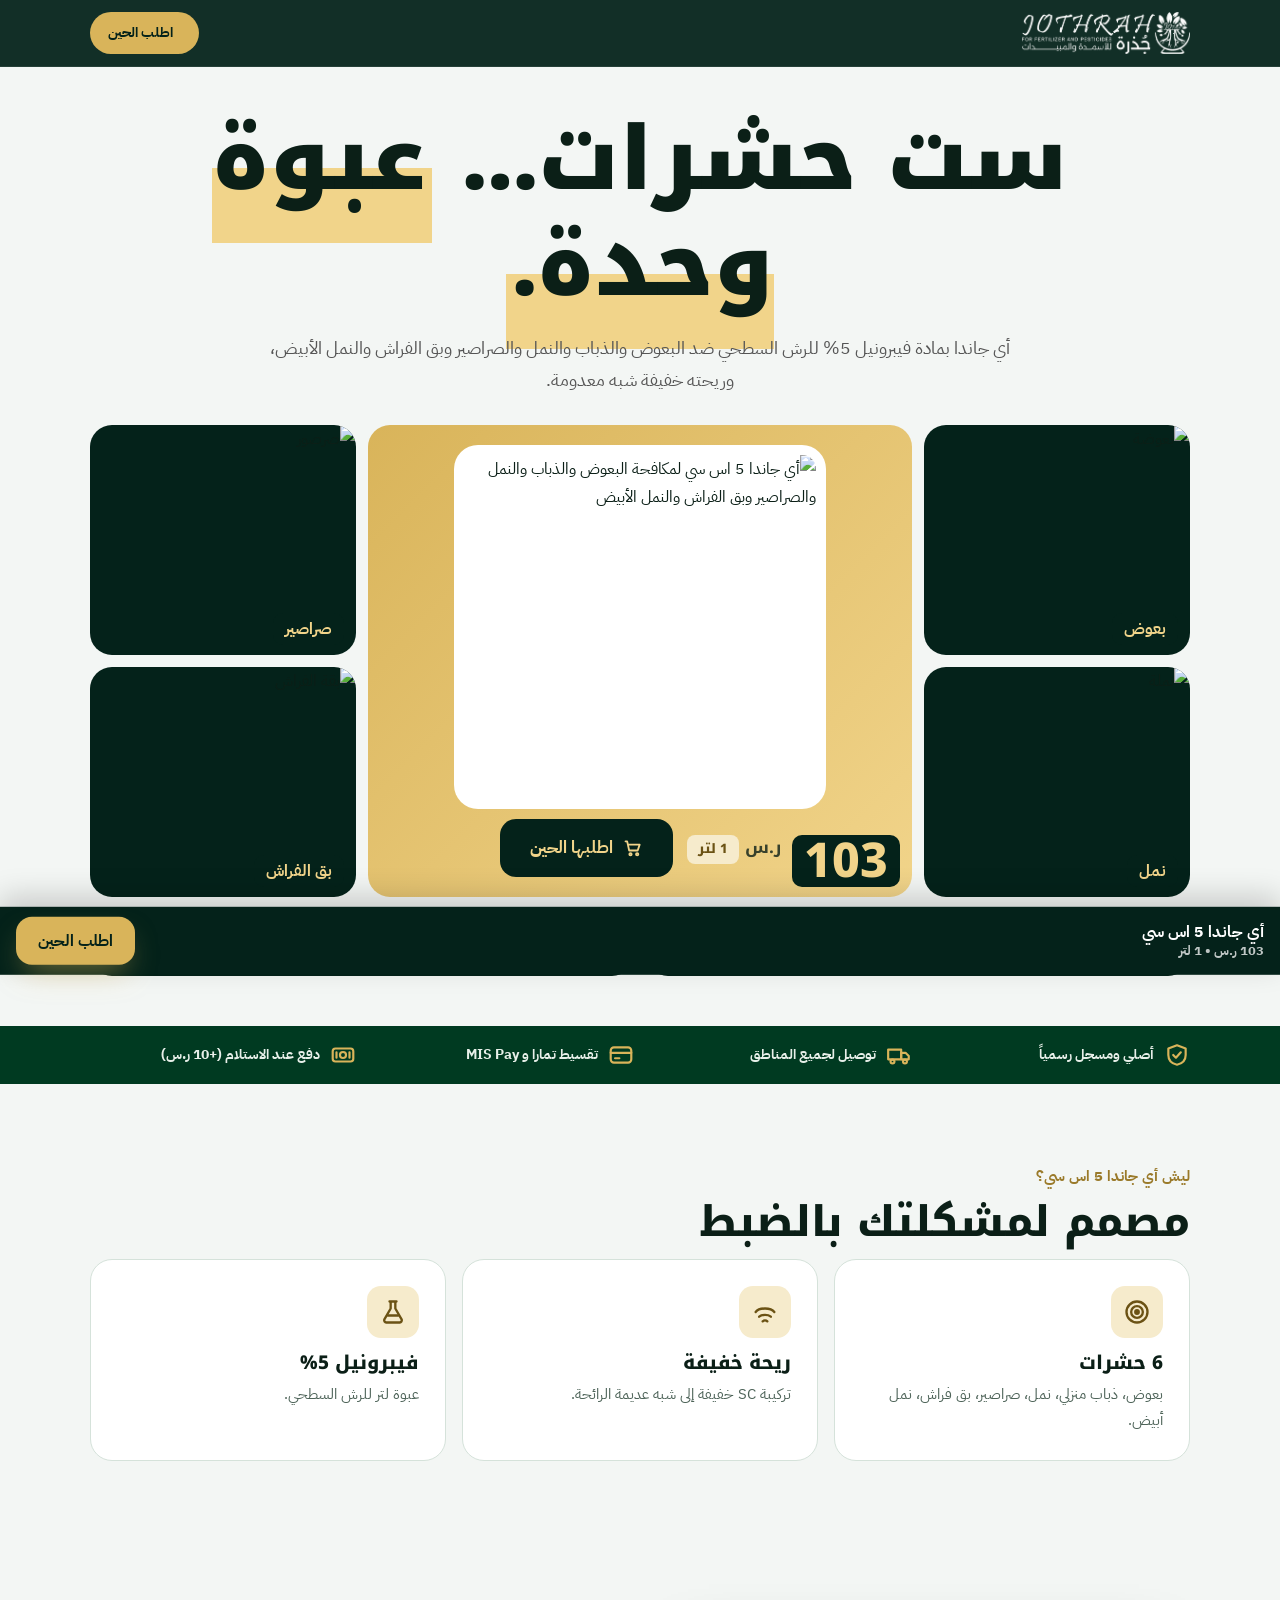
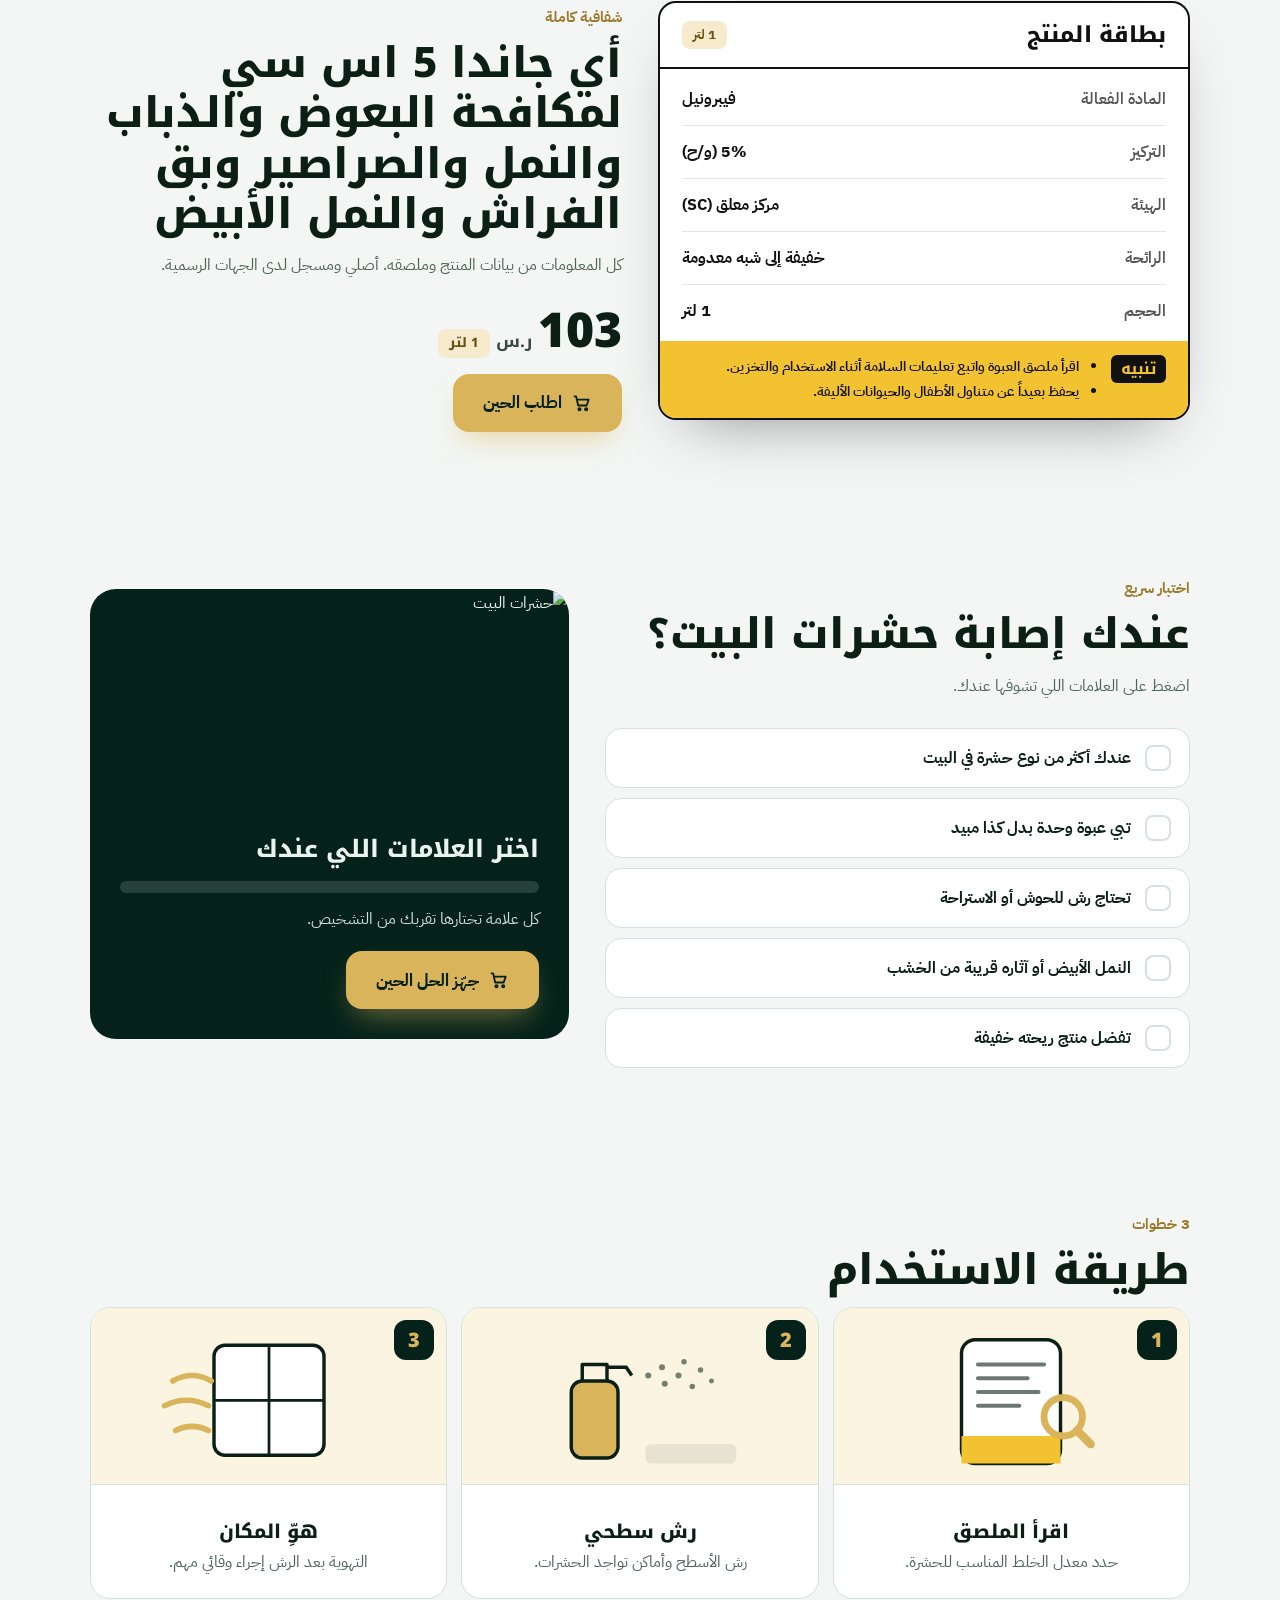
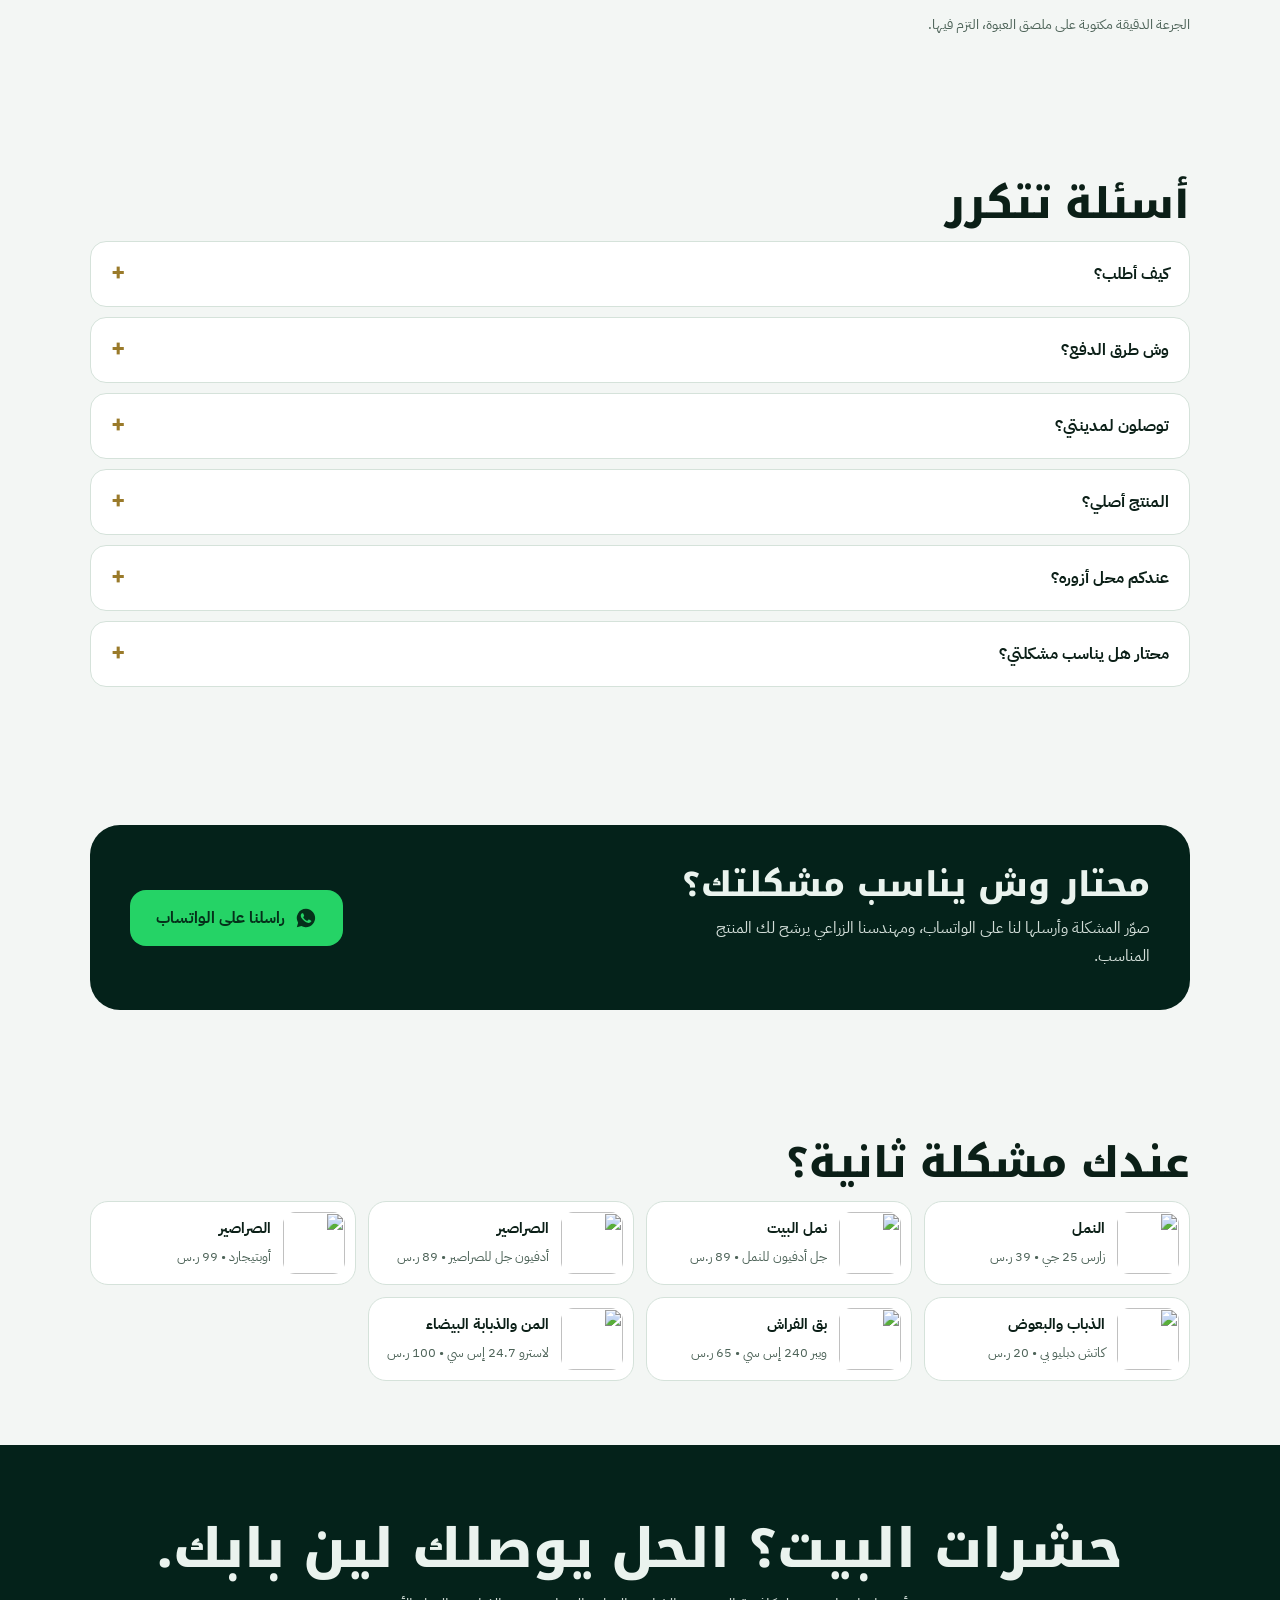
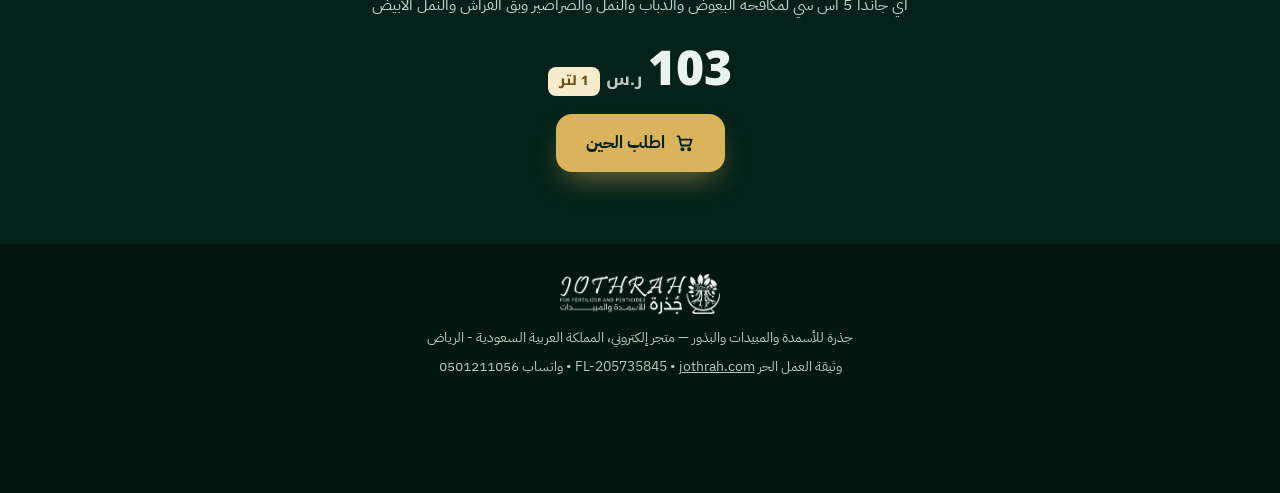
==== commit 8ecb4b5d: "Add files via upload" ====
--- a/all-insects/index.html
+++ b/all-insects/index.html
@@ -8,7 +8,7 @@
 <link rel="preconnect" href="https://fonts.googleapis.com"><link rel="preconnect" href="https://fonts.gstatic.com" crossorigin>
 <link href="https://fonts.googleapis.com/css2?family=Noto+Kufi+Arabic:wght@700;800;900&family=IBM+Plex+Sans+Arabic:wght@400;500;600;700&display=swap" rel="stylesheet">
 <script type="application/ld+json">{"@context": "https://schema.org", "@type": "Product", "name": "أي جاندا 5 اس سي لمكافحة البعوض والذباب والنمل والصراصير وبق الفراش والنمل الأبيض", "image": ["https://cdn.salla.sa/xPpow/products/EpMl4UcZiP716dD1C3ezUSgiOPlS0LHmeIJQHWiB.jpg"], "brand": {"@type": "Brand", "name": "جذرة"}, "offers": {"@type": "Offer", "url": "https://jothrah.com/ar/ijanda/p308564735", "priceCurrency": "SAR", "price": "103", "availability": "https://schema.org/InStock"}}</script>
-<style>:root{--bg:#ffffff;--fg:#111;--muted:#555;--card:#f6f6f3;--card-hi:#fff6d6;--line:#e6e6e0;--accent:#f2c230;--accent-ink:#111;--accent-glow:rgba(242,194,48,.6);--accent-text:#8a6a00;--tag:#fff1bf;--tag-ink:#5f4900;--panel:#111;--panel-fg:#fff;--hdr-bg:rgba(17,17,17,.94);--hdr-line:#222;--strip-bg:#f2c230;--strip-fg:#111;--sticky-bg:#111;--sticky-fg:#fff;--display:"Noto Kufi Arabic","IBM Plex Sans Arabic",sans-serif}
+<style>:root{--bg:#f3f6f4;--fg:#0b1f17;--muted:#4d6358;--card:#fff;--card-hi:#fbf4e1;--line:#d5e2da;--accent:#d9b45a;--accent-ink:#04221a;--accent-glow:rgba(217,180,90,.55);--accent-text:#9a7a2a;--tag:#f6ebcc;--tag-ink:#6b5214;--panel:#04221a;--panel-fg:#eaf3ee;--hdr-bg:rgba(4,34,26,.94);--hdr-line:rgba(255,255,255,.08);--strip-bg:#003a21;--strip-fg:#e7efe9;--sticky-bg:#04221a;--sticky-fg:#fff;--display:"Noto Kufi Arabic","IBM Plex Sans Arabic",sans-serif}
 *{box-sizing:border-box}
 html{-webkit-text-size-adjust:100%;scroll-behavior:smooth}
 body{margin:0;background:var(--bg);color:var(--fg);font-family:"IBM Plex Sans Arabic",system-ui,sans-serif;font-size:16px;line-height:1.75;overflow-x:hidden}
@@ -120,7 +120,7 @@
 .final p{opacity:.85;margin:0 0 26px}
 .final .price{justify-content:center;margin-bottom:18px}
 
-footer{background:#04120b;color:#b9c9be;text-align:center;padding:30px 20px 110px;font-size:14px}
+footer{background:#021710;color:#b9c9be;text-align:center;padding:30px 20px 110px;font-size:14px}
 footer img{height:40px;margin:0 auto 12px}
 footer p{margin:4px 0}
 
@@ -184,20 +184,20 @@
 @media(max-width:900px){.steps.ill-steps{grid-template-columns:1fr}}
 
 
-.hero{background:#fff;padding:40px 0 50px}
+.hero{background:#f3f6f4;padding:40px 0 50px}
 .hero h1{font-size:clamp(44px,7vw,88px);font-weight:900;line-height:1.2;text-align:center}
-.hero h1 mark{background:linear-gradient(transparent 55%,#f2c230 55%);color:inherit;padding:0 6px}
+.hero h1 mark{background:linear-gradient(transparent 55%,#f1d48a 55%);color:inherit;padding:0 6px}
 .hero .lead{text-align:center;max-width:42em;margin:14px auto 30px;color:#555;font-size:18px}
 .bento{display:grid;grid-template-columns:repeat(4,1fr);grid-template-rows:230px 230px;gap:12px}
-.bento .t{position:relative;border-radius:22px;overflow:hidden;background:#222}
+.bento .t{position:relative;border-radius:22px;overflow:hidden;background:#04221a}
 .bento .t img{width:100%;height:100%;object-fit:cover;transition:transform .6s}
 .bento .t:hover img{transform:scale(1.06)}
-.bento .t b{position:absolute;bottom:10px;right:12px;background:#111;color:#f2c230;border-radius:10px;padding:2px 12px;font-weight:800}
-.bento .main{grid-column:2/4;grid-row:1/3;background:#f2c230;display:flex;flex-direction:column;align-items:center;justify-content:center;gap:10px;padding:20px}
+.bento .t b{position:absolute;bottom:10px;right:12px;background:#04221a;color:#f1d48a;border-radius:10px;padding:2px 12px;font-weight:800}
+.bento .main{grid-column:2/4;grid-row:1/3;background:linear-gradient(135deg,#d9b45a,#f1d48a);display:flex;flex-direction:column;align-items:center;justify-content:center;gap:10px;padding:20px}
 .bento .main img{width:74%;height:auto;aspect-ratio:1;object-fit:contain;background:#fff;border-radius:24px;padding:10px}
 .bento .main .buy{display:flex;align-items:center;gap:14px;flex-wrap:wrap;justify-content:center}
-.bento .main .btn{background:#111;color:#f2c230;box-shadow:none}
-.bento .txt{background:#111;color:#fff;display:flex;align-items:center;justify-content:center;text-align:center;font-family:"Noto Kufi Arabic";font-weight:800;font-size:22px;padding:14px}
+.bento .main .btn{background:#04221a;color:#f1d48a;box-shadow:none}
+.bento .txt{background:#04221a;color:#fff;display:flex;align-items:center;justify-content:center;text-align:center;font-family:"Noto Kufi Arabic";font-weight:800;font-size:22px;padding:14px}
 @media(max-width:820px){.bento{grid-template-columns:1fr 1fr;grid-template-rows:auto}.bento .main{grid-column:1/3;grid-row:auto;order:-1}.bento .t{height:150px}.bento .main{height:auto}}
 </style>
 </head><body>
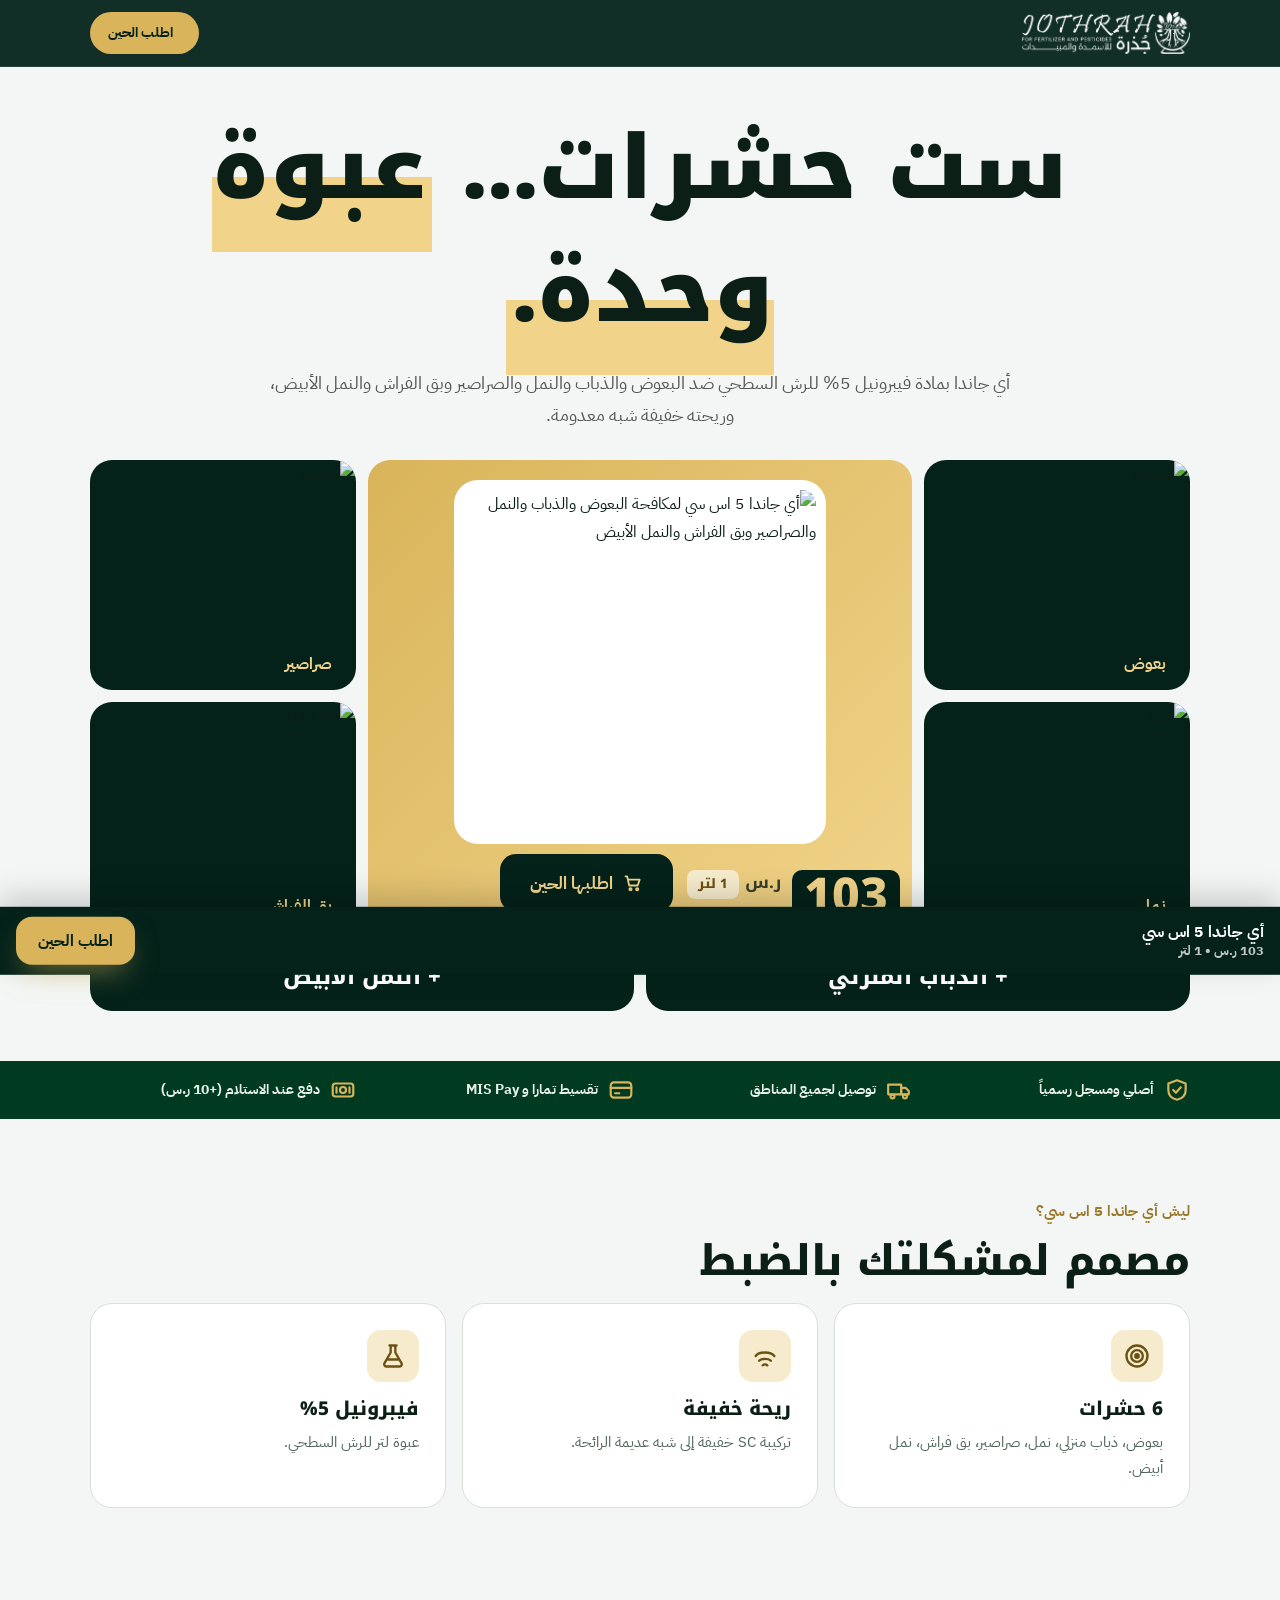
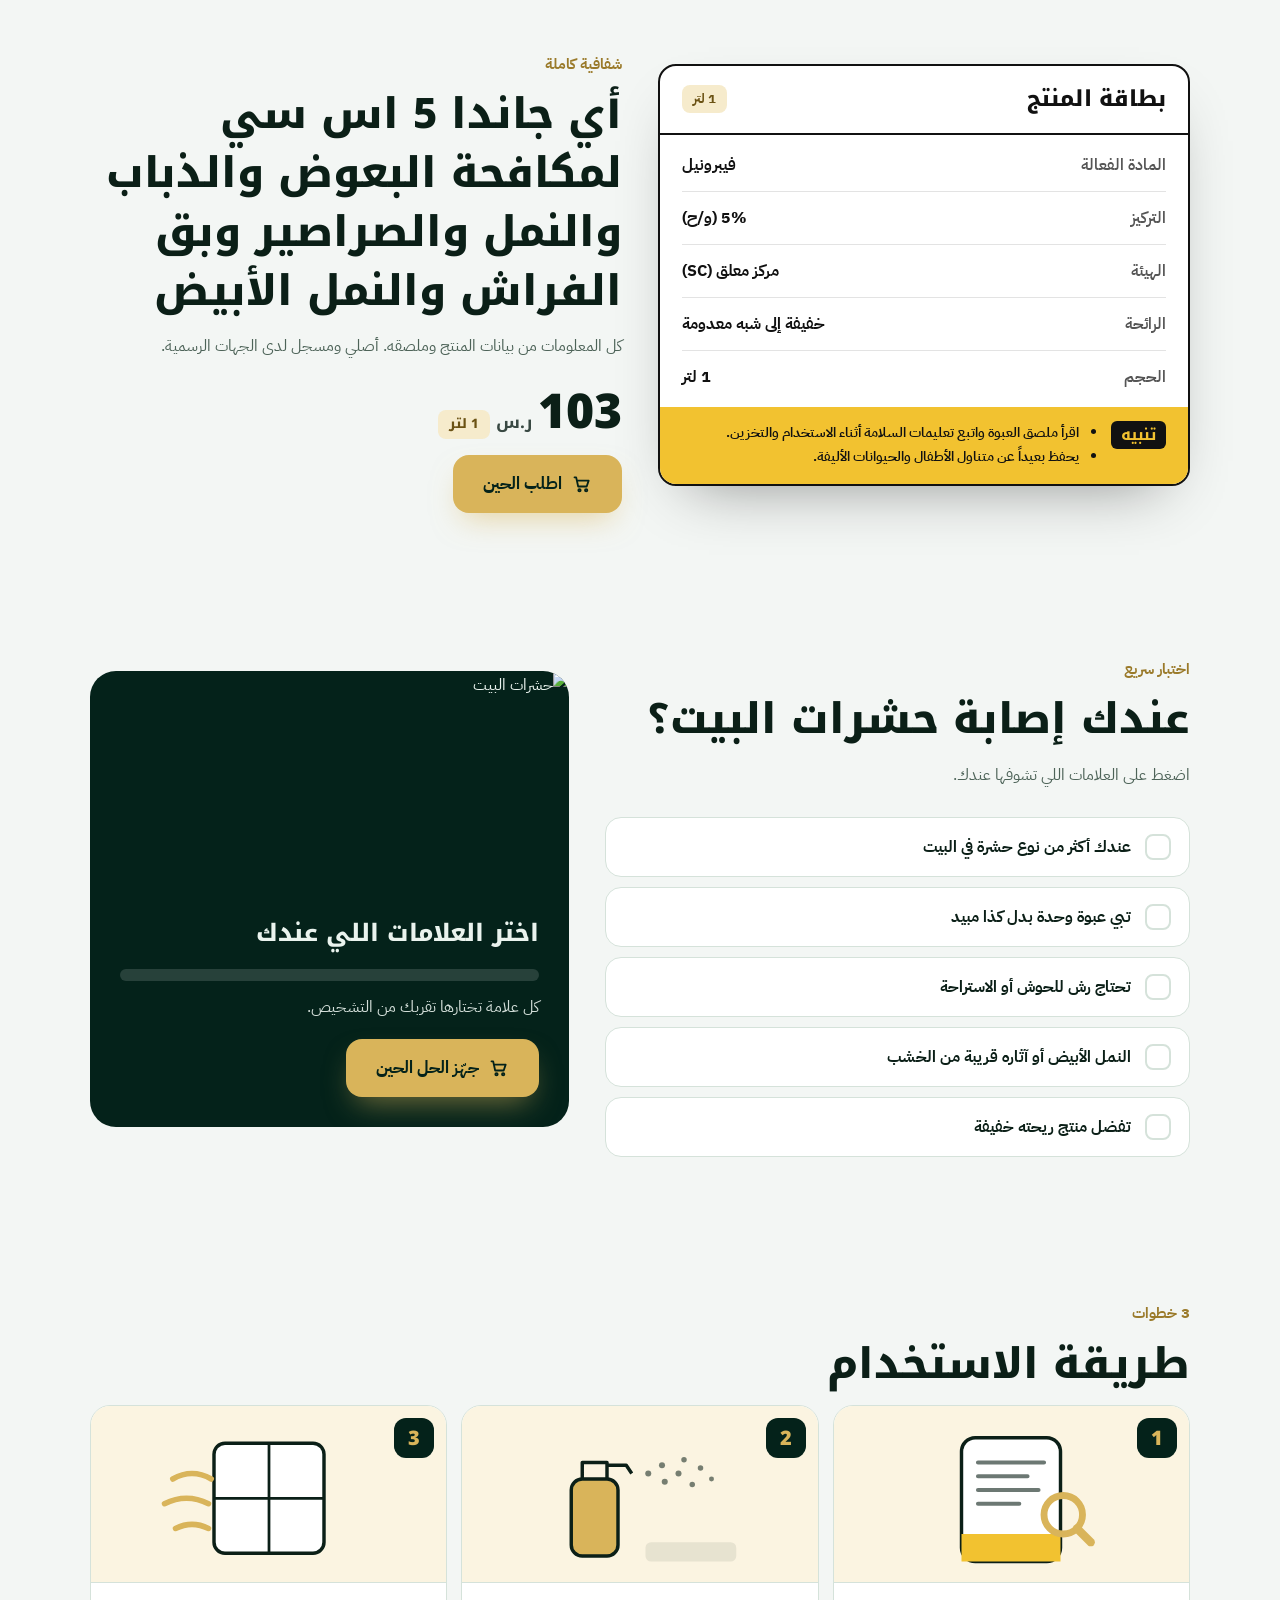
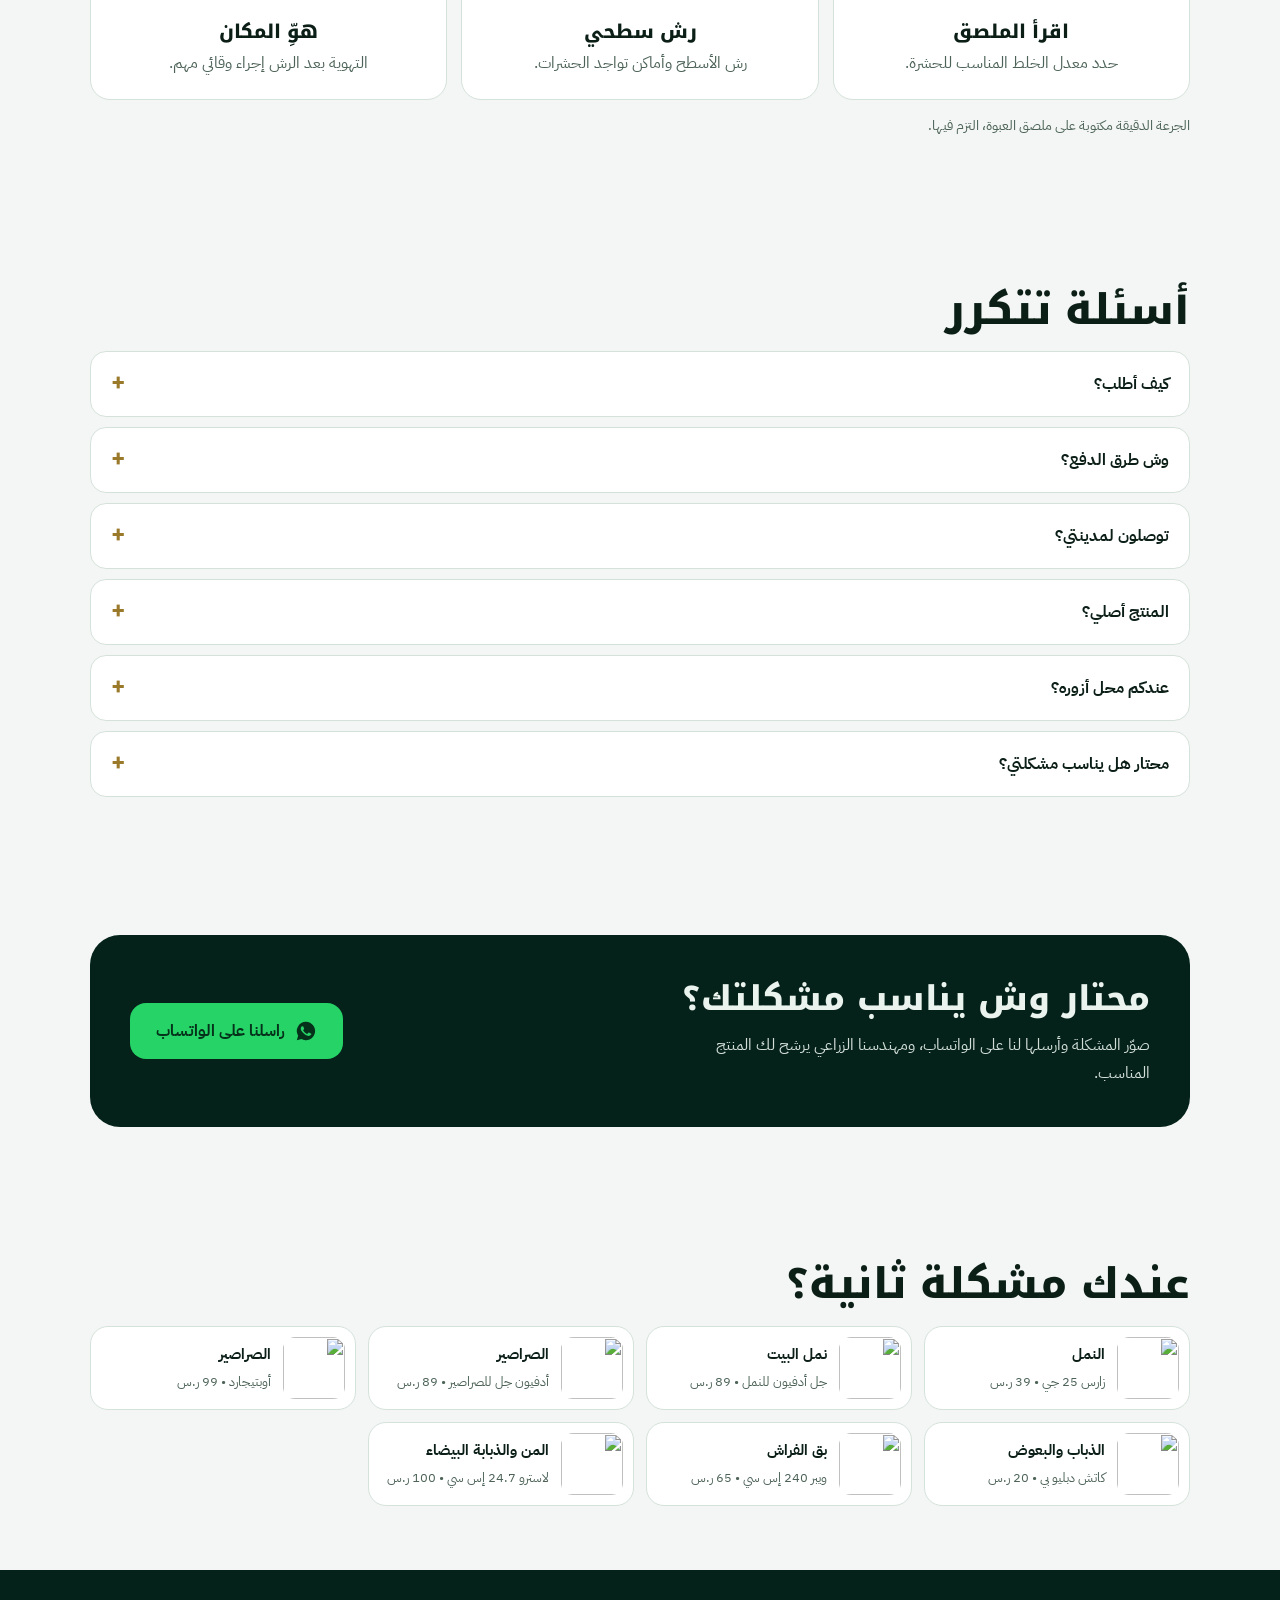
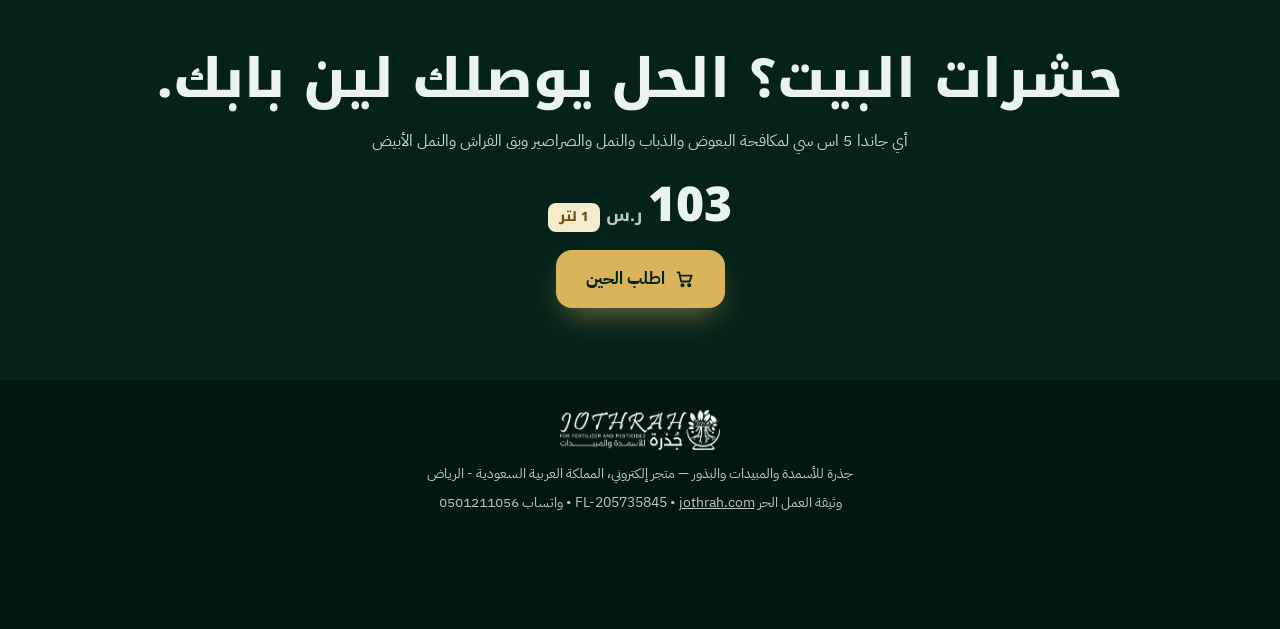
==== commit 8c579961: "Add files via upload" ====
--- a/all-insects/index.html
+++ b/all-insects/index.html
@@ -15,7 +15,7 @@
 img{max-width:100%;display:block}
 a{color:inherit}
 :focus-visible{outline:3px solid var(--accent);outline-offset:3px;border-radius:8px}
-h1,h2,h3{font-family:var(--display);line-height:1.2;margin:0;font-weight:800}
+h1,h2,h3{font-family:var(--display);line-height:1.4;margin:0;font-weight:800}
 .wrap{max-width:1140px;margin:0 auto;padding:0 20px}
 
 /* header */
@@ -185,7 +185,7 @@
 
 
 .hero{background:#f3f6f4;padding:40px 0 50px}
-.hero h1{font-size:clamp(44px,7vw,88px);font-weight:900;line-height:1.2;text-align:center}
+.hero h1{font-size:clamp(44px,7vw,88px);font-weight:900;line-height:1.4;text-align:center}
 .hero h1 mark{background:linear-gradient(transparent 55%,#f1d48a 55%);color:inherit;padding:0 6px}
 .hero .lead{text-align:center;max-width:42em;margin:14px auto 30px;color:#555;font-size:18px}
 .bento{display:grid;grid-template-columns:repeat(4,1fr);grid-template-rows:230px 230px;gap:12px}
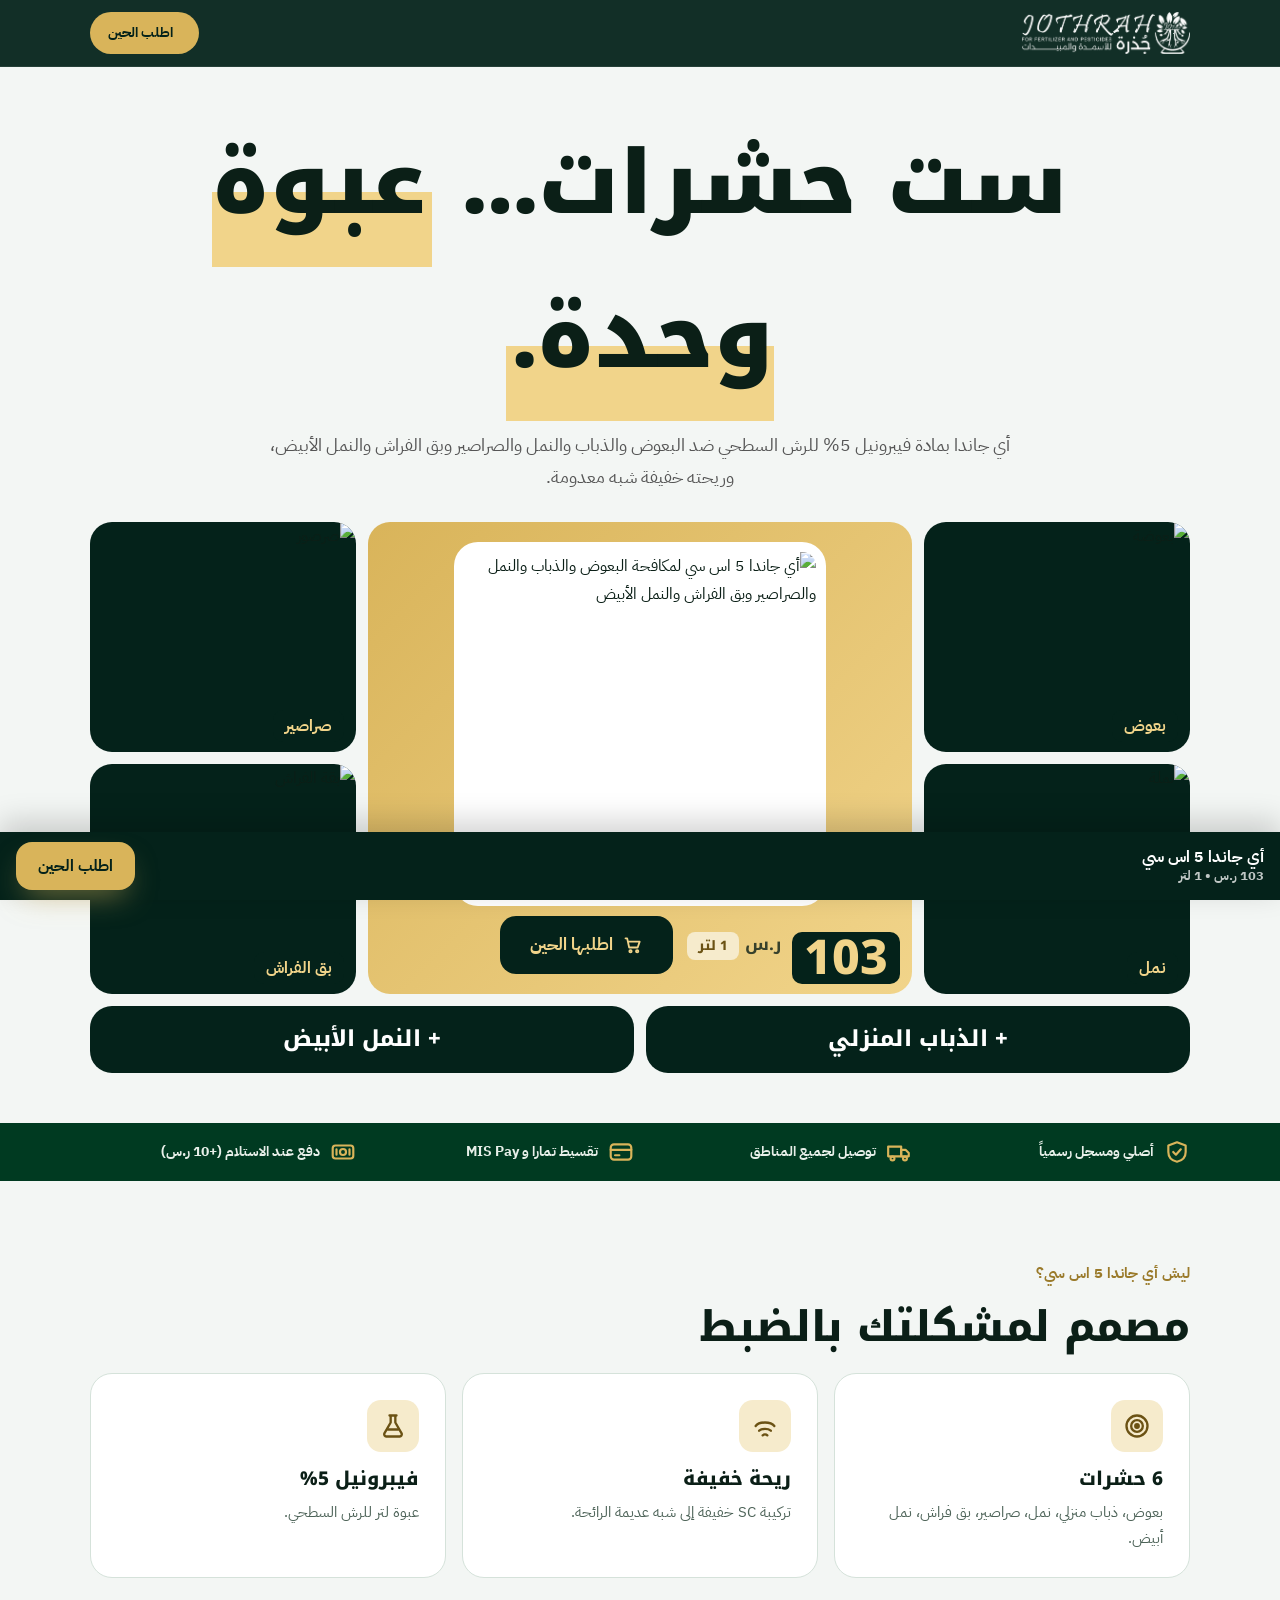
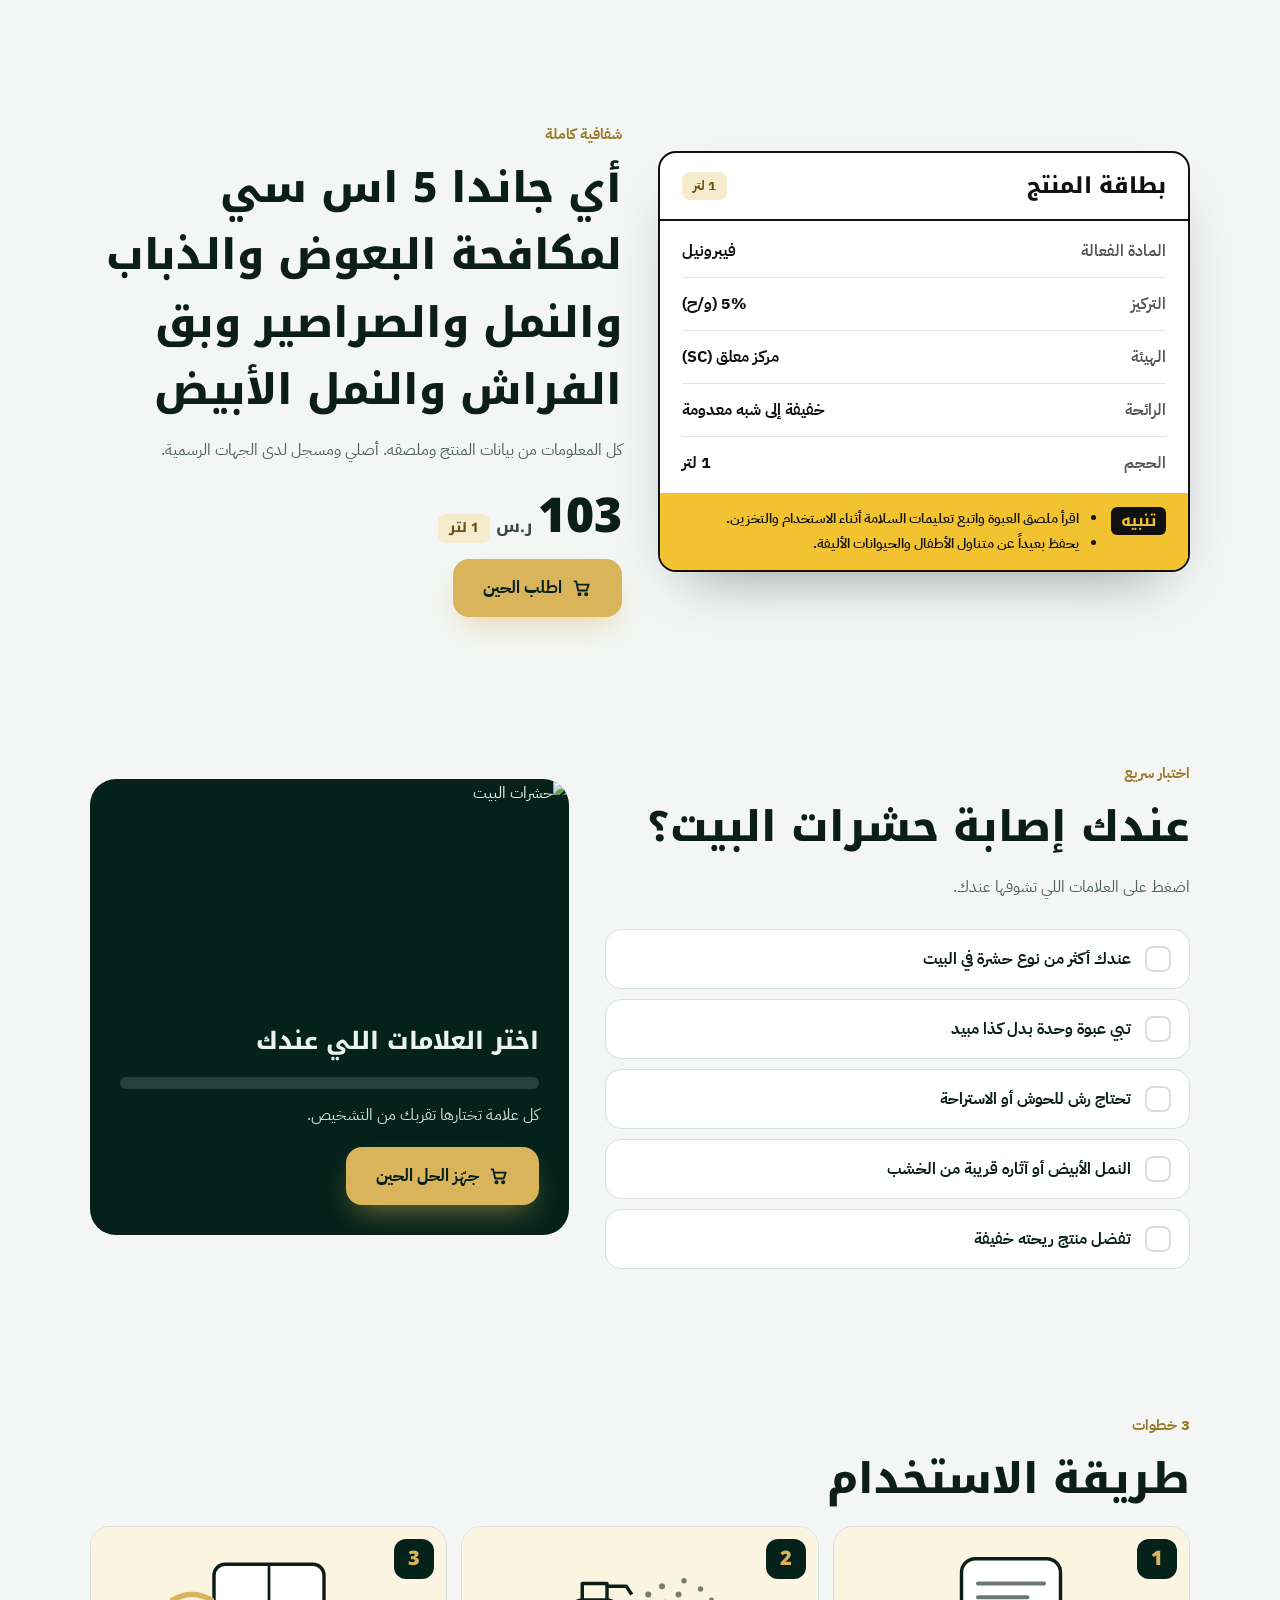
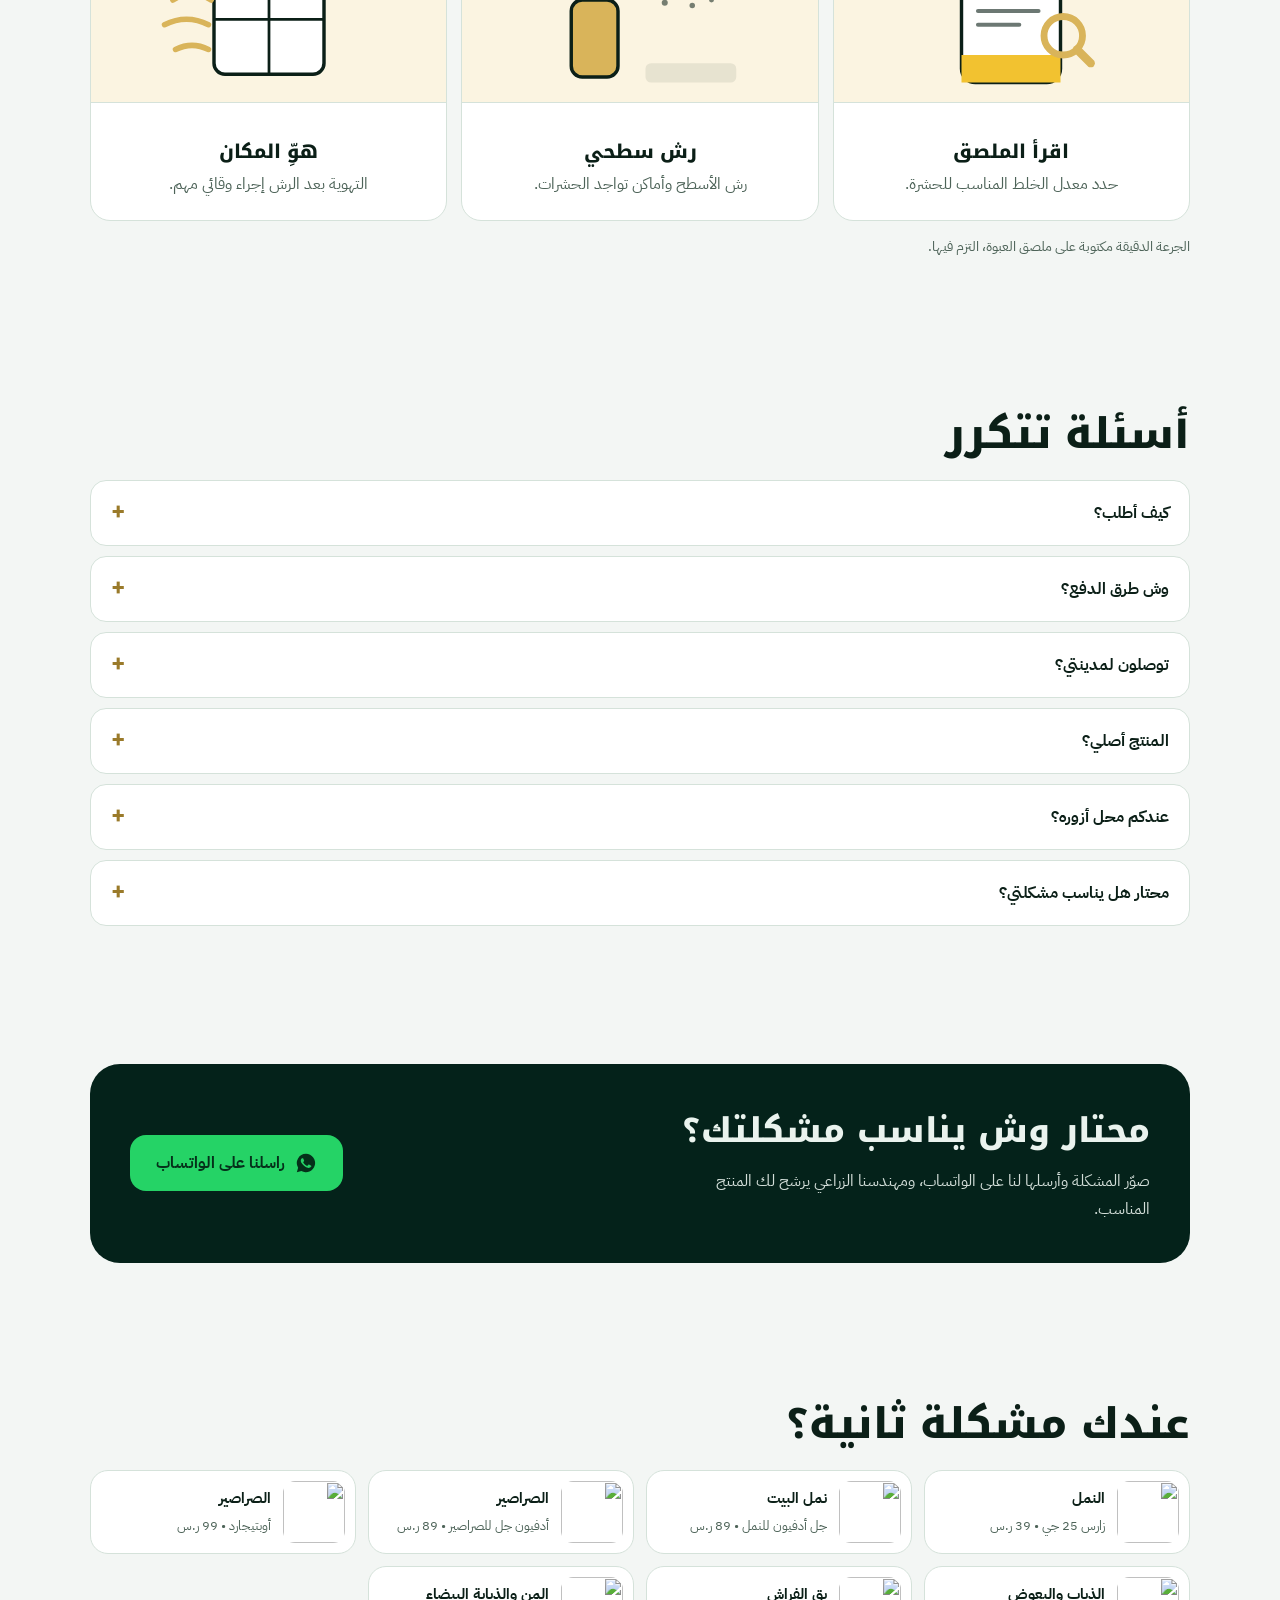
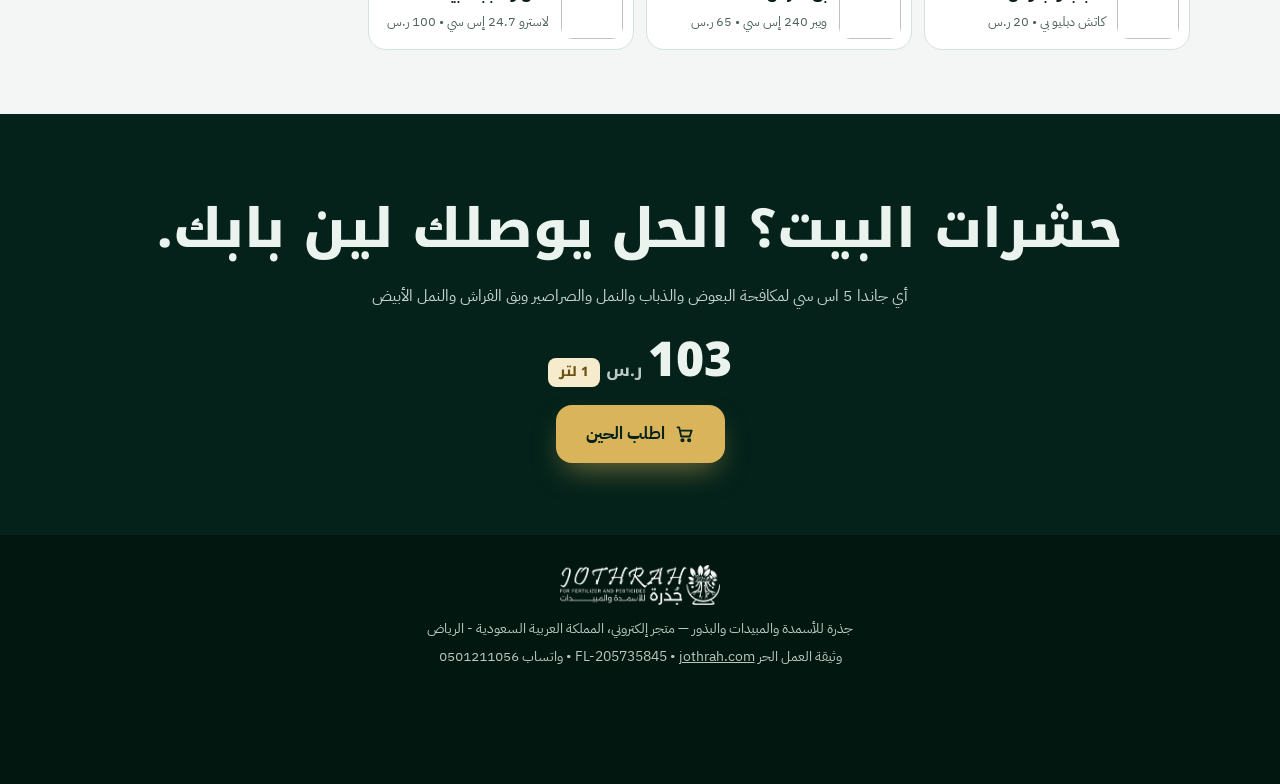
==== commit 92552b5c: "Add files via upload" ====
--- a/all-insects/index.html
+++ b/all-insects/index.html
@@ -199,7 +199,9 @@
 .bento .main .btn{background:#04221a;color:#f1d48a;box-shadow:none}
 .bento .txt{background:#04221a;color:#fff;display:flex;align-items:center;justify-content:center;text-align:center;font-family:"Noto Kufi Arabic";font-weight:800;font-size:22px;padding:14px}
 @media(max-width:820px){.bento{grid-template-columns:1fr 1fr;grid-template-rows:auto}.bento .main{grid-column:1/3;grid-row:auto;order:-1}.bento .t{height:150px}.bento .main{height:auto}}
-</style>
+
+.hero h1{line-height:1.75!important}.hero h1 span{margin-top:.1em}
+.sec-h,.final h2,.consult h2{line-height:1.6}</style>
 </head><body>
 <header class="hdr"><div class="wrap"><a href="https://jothrah.com/ar" aria-label="متجر جذرة"><img src="/assets/logo-light.png" alt="جذرة للأسمدة والمبيدات" width="168" height="42"></a><a class="mini" href="https://jothrah.com/ar/ijanda/p308564735"><svg viewBox="0 0 24 24" fill="none" stroke="currentColor" stroke-width="2.2" stroke-linecap="round" stroke-linejoin="round"><path d="M3 4h2l2.4 11h10.2L20 8H6.2"/><circle cx="9" cy="19.5" r="1.4"/><circle cx="17" cy="19.5" r="1.4"/></svg>اطلب الحين</a></div></header>
 <main>
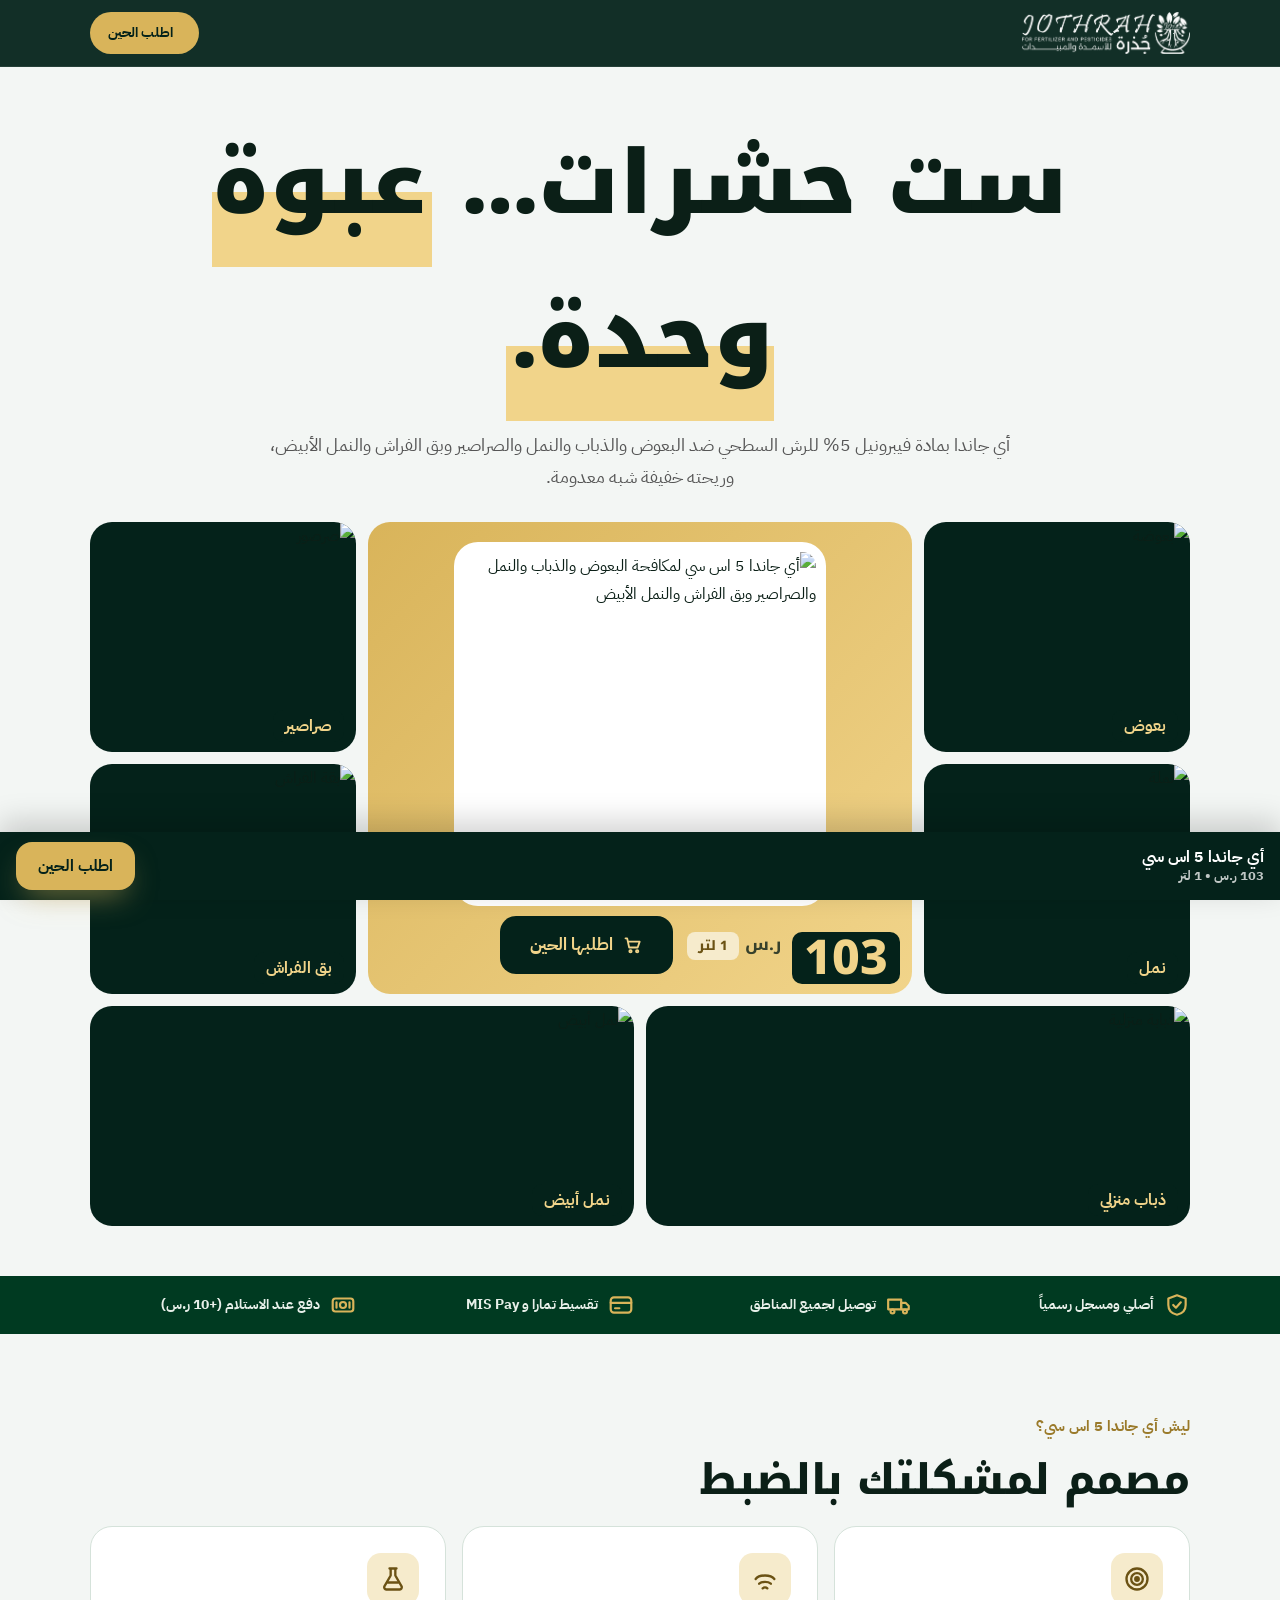
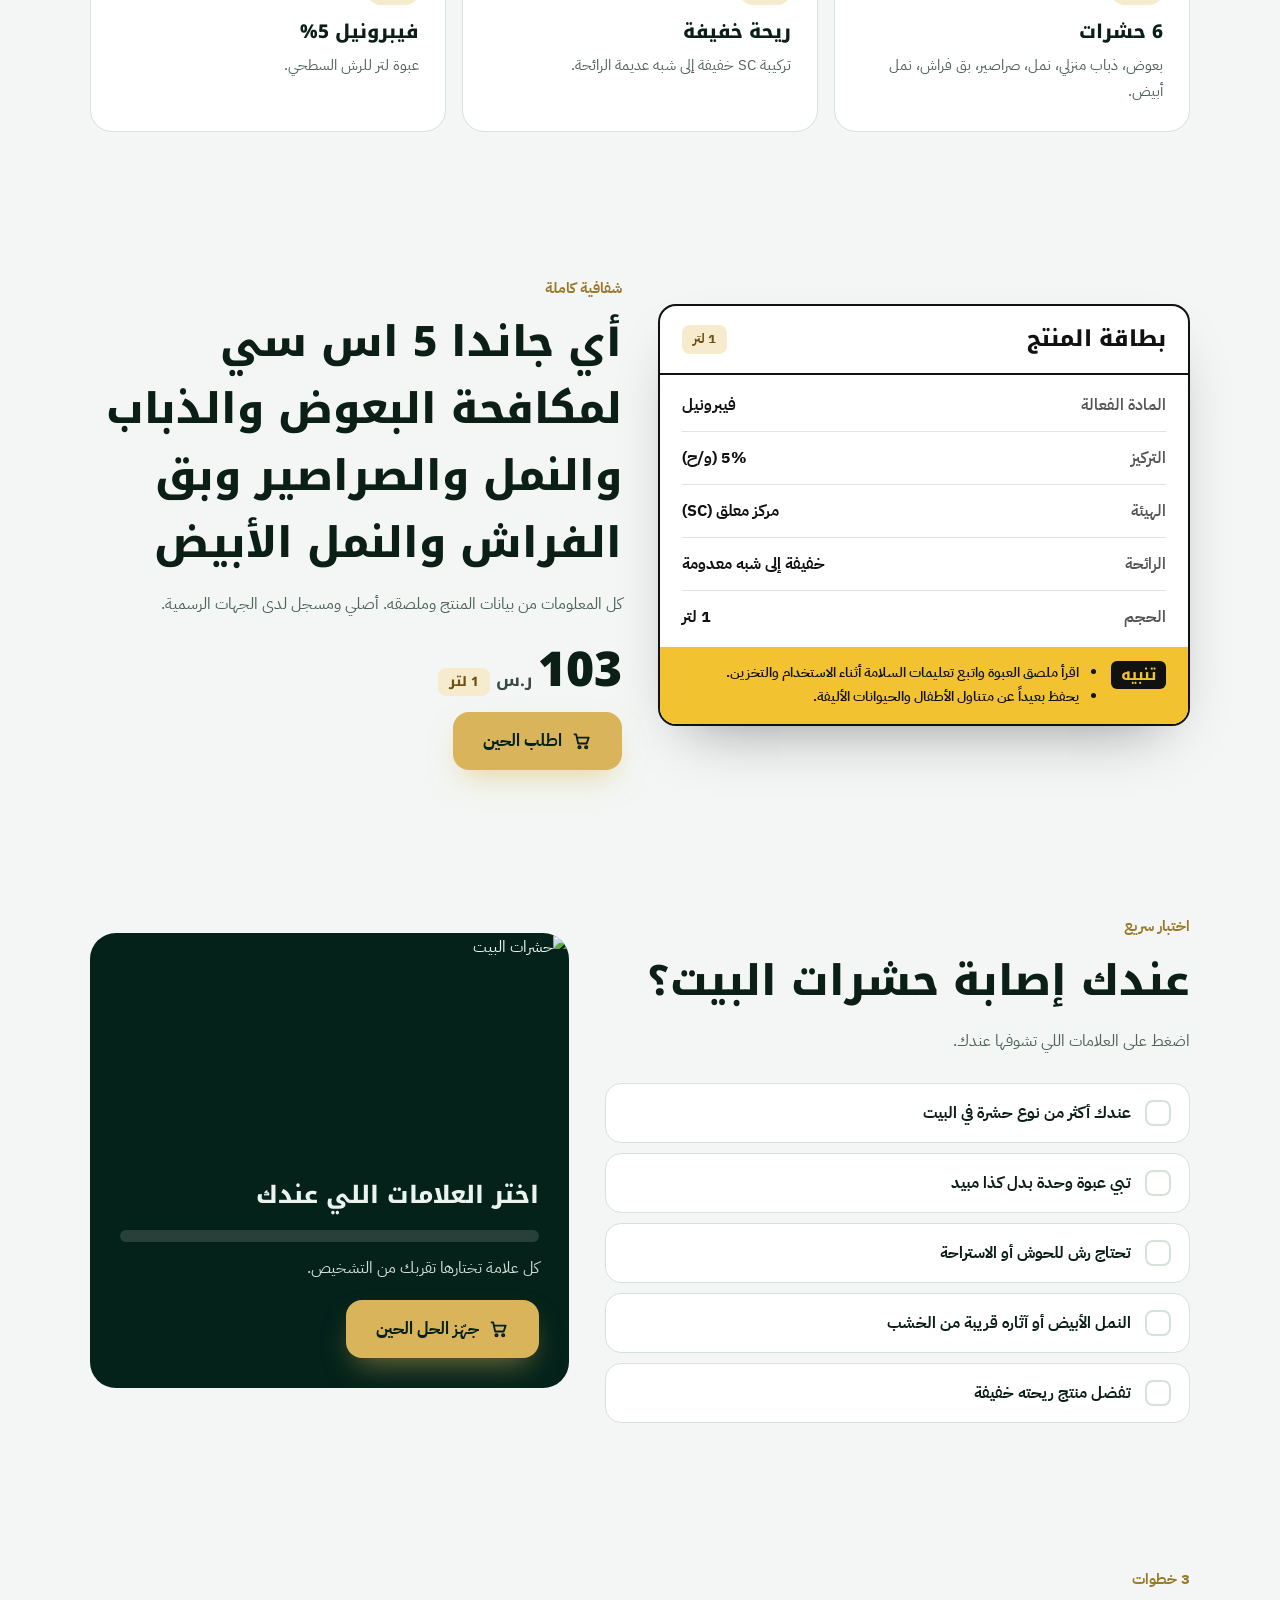
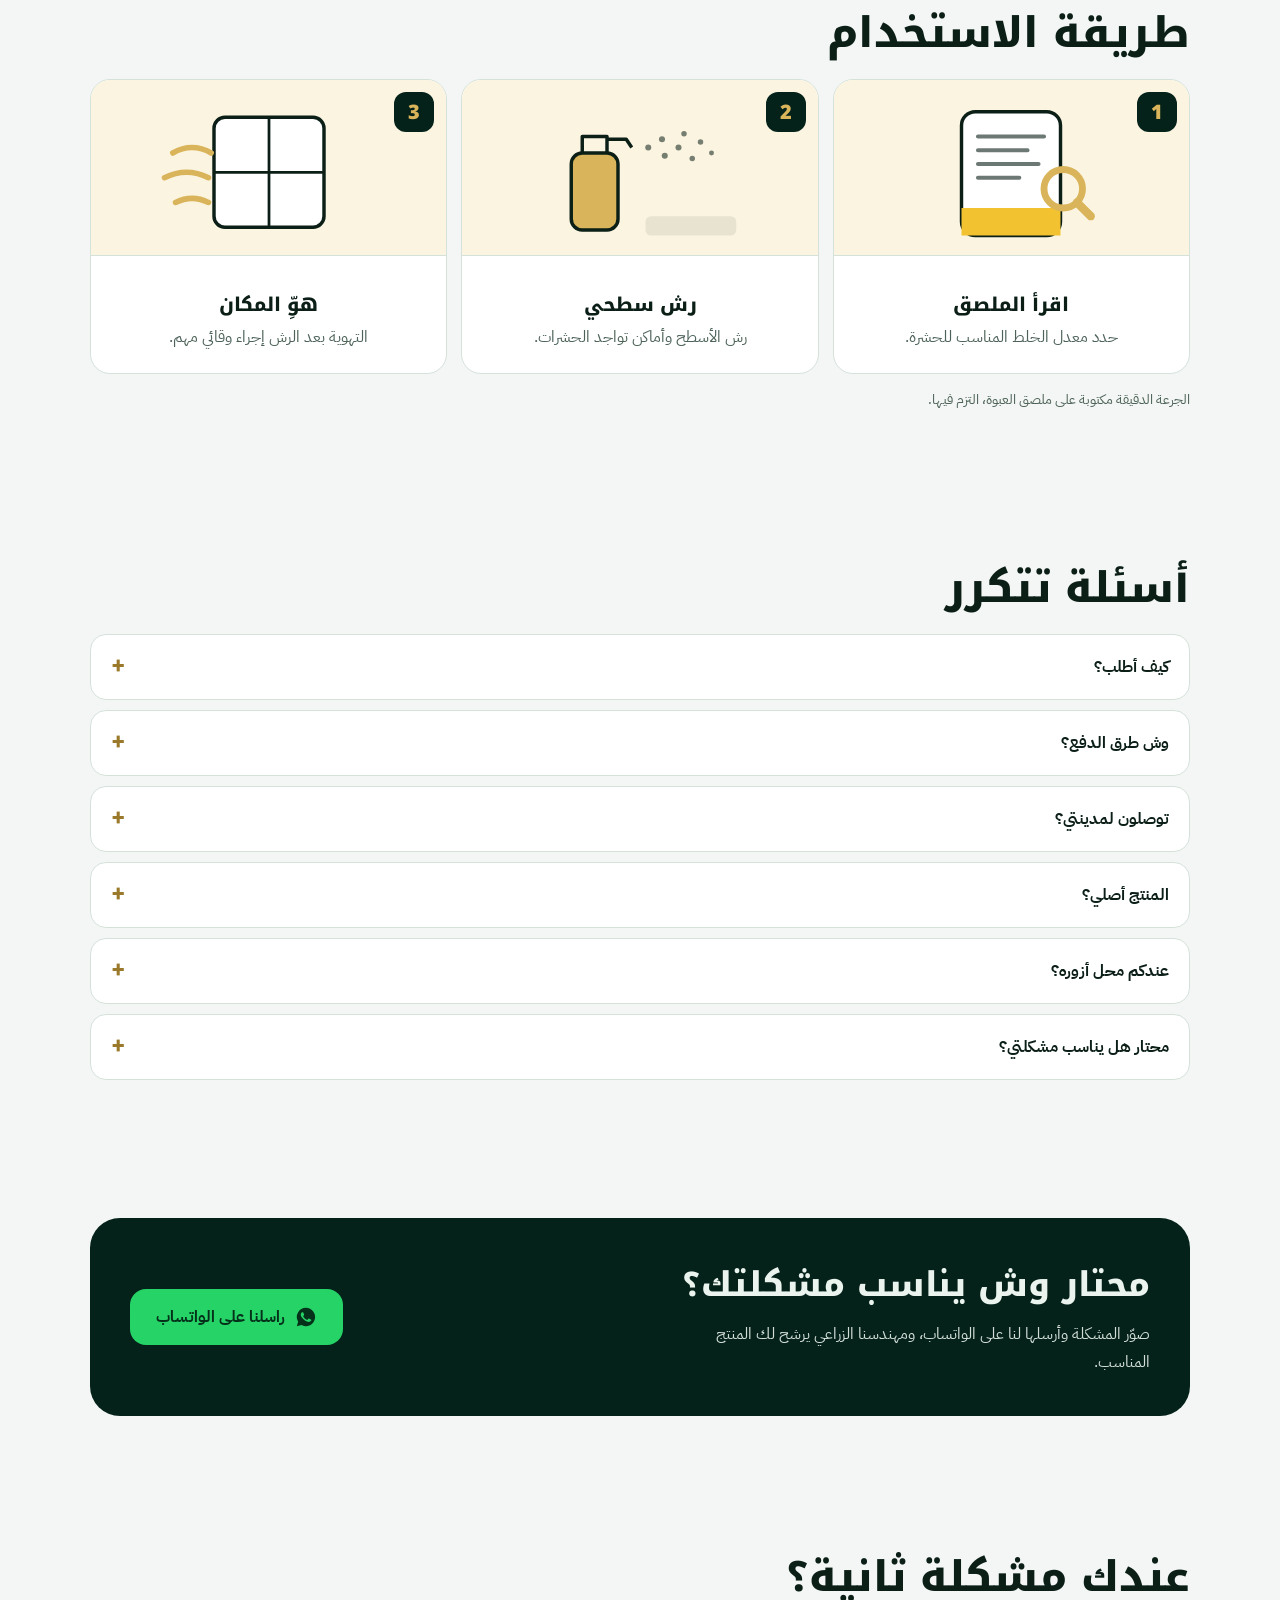
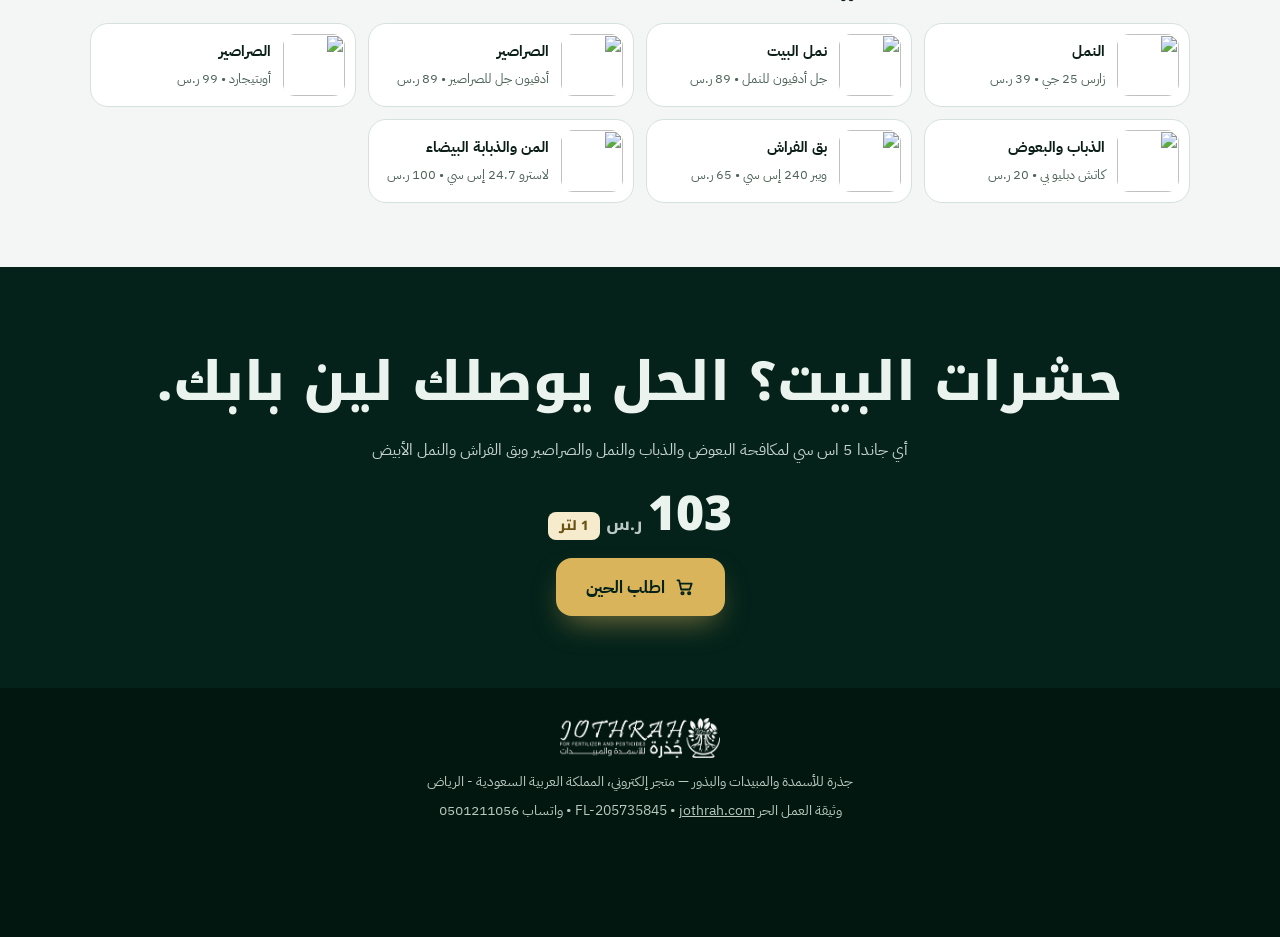
==== commit 4d8a8d5e: "Add files via upload" ====
--- a/all-insects/index.html
+++ b/all-insects/index.html
@@ -197,8 +197,9 @@
 .bento .main img{width:74%;height:auto;aspect-ratio:1;object-fit:contain;background:#fff;border-radius:24px;padding:10px}
 .bento .main .buy{display:flex;align-items:center;gap:14px;flex-wrap:wrap;justify-content:center}
 .bento .main .btn{background:#04221a;color:#f1d48a;box-shadow:none}
+.bento.b2{grid-template-columns:1fr 1fr;grid-template-rows:220px;margin-top:12px}
 .bento .txt{background:#04221a;color:#fff;display:flex;align-items:center;justify-content:center;text-align:center;font-family:"Noto Kufi Arabic";font-weight:800;font-size:22px;padding:14px}
-@media(max-width:820px){.bento{grid-template-columns:1fr 1fr;grid-template-rows:auto}.bento .main{grid-column:1/3;grid-row:auto;order:-1}.bento .t{height:150px}.bento .main{height:auto}}
+@media(max-width:820px){.bento,.bento.b2{grid-template-columns:1fr 1fr;grid-template-rows:auto}.bento .main{grid-column:1/3;grid-row:auto;order:-1}.bento .t{height:150px}.bento .main{height:auto}}
 
 .hero h1{line-height:1.75!important}.hero h1 span{margin-top:.1em}
 .sec-h,.final h2,.consult h2{line-height:1.6}</style>
@@ -215,7 +216,7 @@
   <div class="t"><img src="https://images.unsplash.com/photo-1733930097766-25cf51cc7249?w=500&q=75&auto=format&fit=crop" alt="نملة" loading="lazy"><b>نمل</b></div>
   <div class="t"><img src="https://images.unsplash.com/photo-1727198634627-645ef5356455?w=500&q=75&auto=format&fit=crop" alt="بقة الفراش" loading="lazy"><b>بق الفراش</b></div>
  </div>
- <div class="bento" style="grid-template-rows:auto;margin-top:12px"><div class="t txt" style="grid-column:1/3">+ الذباب المنزلي</div><div class="t txt" style="grid-column:3/5">+ النمل الأبيض</div></div>
+ <div class="bento b2"><div class="t"><img src="https://images.unsplash.com/photo-1720459370581-65c9abe0e641?w=700&q=75&auto=format&fit=crop" alt="ذبابة منزلية" loading="lazy"><b>ذباب منزلي</b></div><div class="t"><img src="https://upload.wikimedia.org/wikipedia/commons/thumb/d/d3/Coptotermes_formosanus_shiraki_USGov_k8204-7.jpg/500px-Coptotermes_formosanus_shiraki_USGov_k8204-7.jpg" alt="نمل أبيض" loading="lazy" style="object-position:center 40%"><b>نمل أبيض</b></div></div>
 </div></section>
 <div class="trust"><ul><li><svg viewBox="0 0 24 24" fill="none" stroke="currentColor" stroke-width="2" stroke-linecap="round" stroke-linejoin="round"><path d="M12 3l8 3v6c0 5-3.5 8-8 9-4.5-1-8-4-8-9V6z"/><path d="M8.5 12l2.5 2.5 4.5-5"/></svg>أصلي ومسجل رسمياً</li><li><svg viewBox="0 0 24 24" fill="none" stroke="currentColor" stroke-width="2" stroke-linecap="round" stroke-linejoin="round"><path d="M2 7h12v9H2z"/><path d="M14 10h4l3 3v3h-7z"/><circle cx="6" cy="18" r="1.8"/><circle cx="17.5" cy="18" r="1.8"/></svg>توصيل لجميع المناطق</li><li><svg viewBox="0 0 24 24" fill="none" stroke="currentColor" stroke-width="2" stroke-linecap="round"><rect x="2.5" y="5" width="19" height="14" rx="3"/><path d="M2.5 10h19M6.5 15h4"/></svg>تقسيط تمارا و MIS Pay</li><li><svg viewBox="0 0 24 24" fill="none" stroke="currentColor" stroke-width="2" stroke-linecap="round"><rect x="2.5" y="6" width="19" height="12" rx="2.5"/><circle cx="12" cy="12" r="2.8"/><path d="M6 9.5v5M18 9.5v5"/></svg>دفع عند الاستلام (+10 ر.س)</li></ul></div>
 <section class="reveal"><div class="wrap"><p class="eyebrow">ليش أي جاندا 5 اس سي؟</p><h2 class="sec-h">مصمم لمشكلتك بالضبط</h2><div class="why"><article><div class="ic"><svg viewBox="0 0 24 24" fill="none" stroke="currentColor" stroke-width="2"><circle cx="12" cy="12" r="9"/><circle cx="12" cy="12" r="5"/><circle cx="12" cy="12" r="1.5" fill="currentColor"/></svg></div><h3>6 حشرات</h3><p>بعوض، ذباب منزلي، نمل، صراصير، بق فراش، نمل أبيض.</p></article><article><div class="ic"><svg viewBox="0 0 24 24" fill="none" stroke="currentColor" stroke-width="2" stroke-linecap="round"><path d="M4 12c3-4 13-4 16 0M7 16c2.5-2 7.5-2 10 0M10 20c1-1 3-1 4 0"/></svg></div><h3>ريحة خفيفة</h3><p>تركيبة SC خفيفة إلى شبه عديمة الرائحة.</p></article><article><div class="ic"><svg viewBox="0 0 24 24" fill="none" stroke="currentColor" stroke-width="2" stroke-linecap="round" stroke-linejoin="round"><path d="M9 3h6M10 3v6l-5.5 9.5A2 2 0 0 0 6.2 21h11.6a2 2 0 0 0 1.7-2.5L14 9V3"/><path d="M7.5 15h9"/></svg></div><h3>فيبرونيل 5%</h3><p>عبوة لتر للرش السطحي.</p></article></div></div></section><section class="reveal"><div class="wrap lbl-grid"><div class="lbl"><div class="lbl-h"><h3>بطاقة المنتج</h3><span class="badge">1 لتر</span></div><dl><div class="row"><dt>المادة الفعالة</dt><dd>فيبرونيل</dd></div><div class="row"><dt>التركيز</dt><dd>5% (و/ح)</dd></div><div class="row"><dt>الهيئة</dt><dd>مركز معلق (SC)</dd></div><div class="row"><dt>الرائحة</dt><dd>خفيفة إلى شبه معدومة</dd></div><div class="row"><dt>الحجم</dt><dd>1 لتر</dd></div></dl><div class="warn"><strong>تنبيه</strong><ul><li>اقرأ ملصق العبوة واتبع تعليمات السلامة أثناء الاستخدام والتخزين.</li><li>يحفظ بعيداً عن متناول الأطفال والحيوانات الأليفة.</li></ul></div></div>
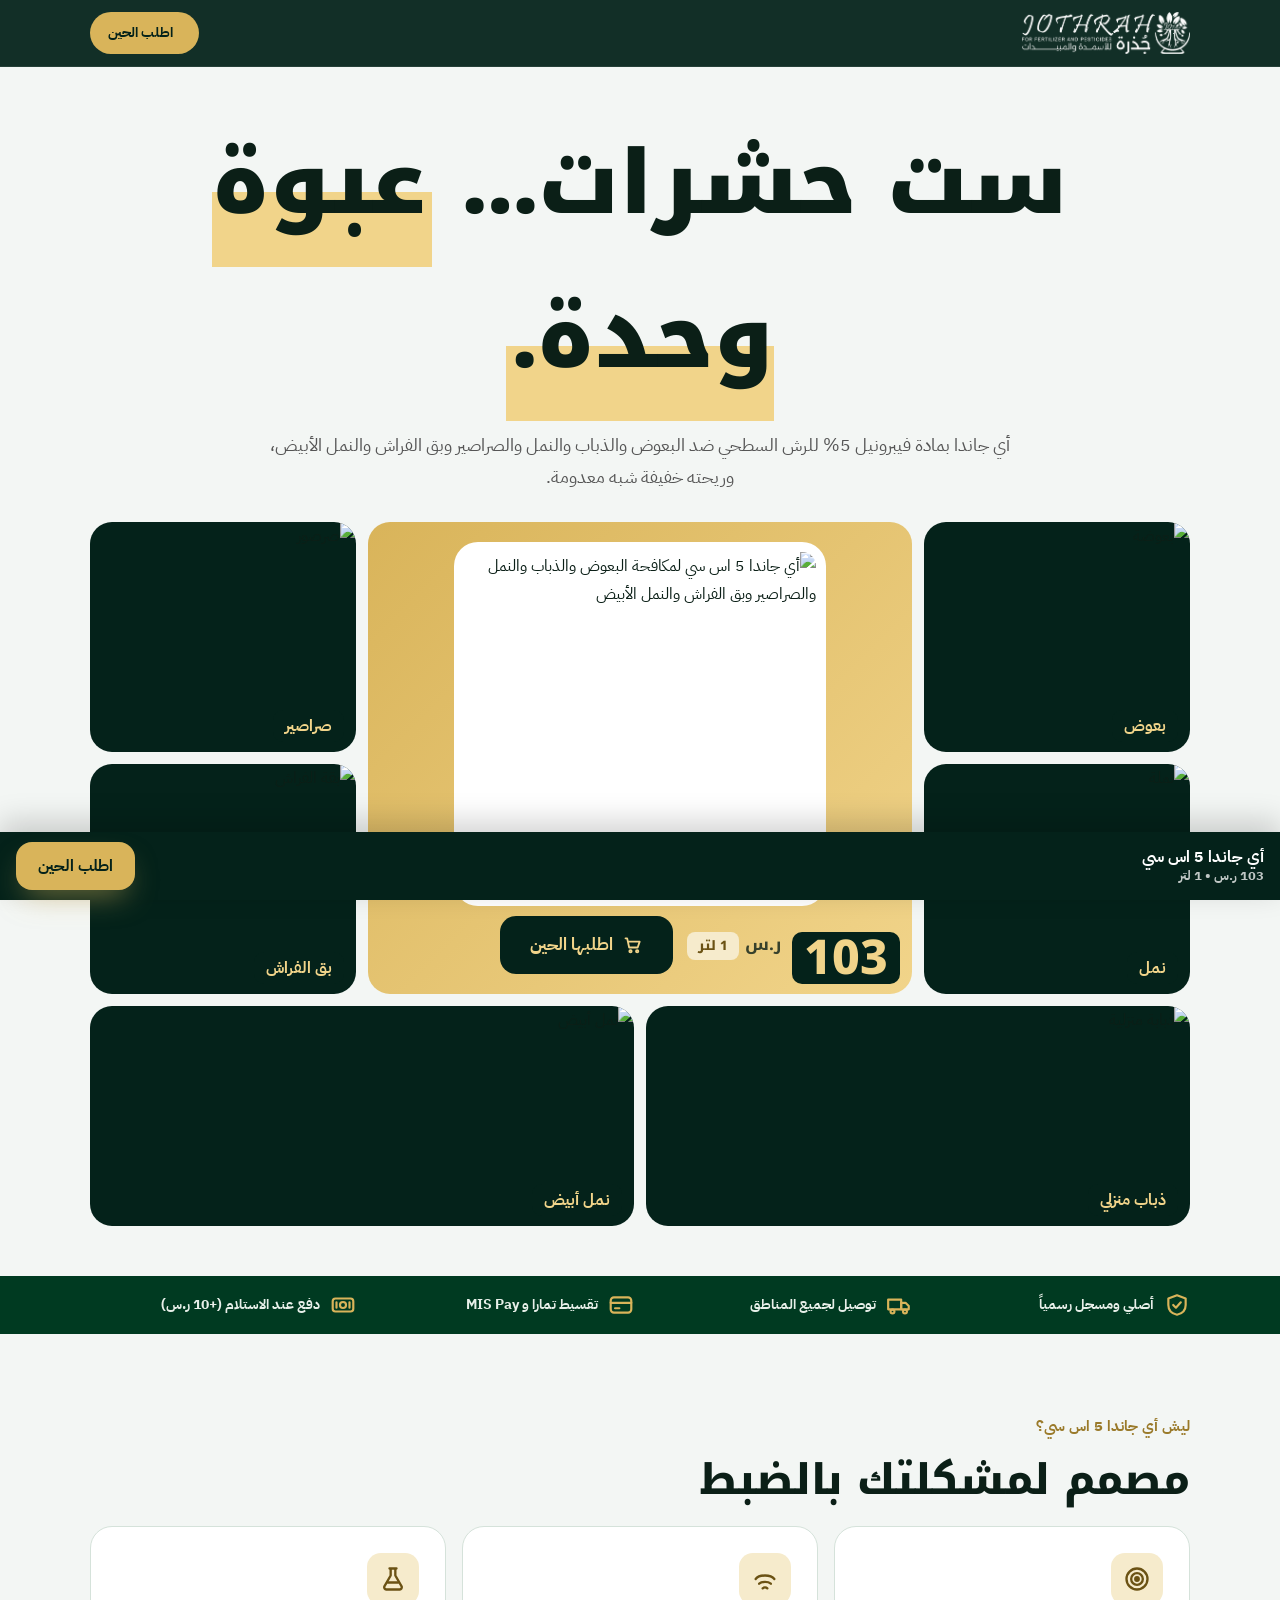
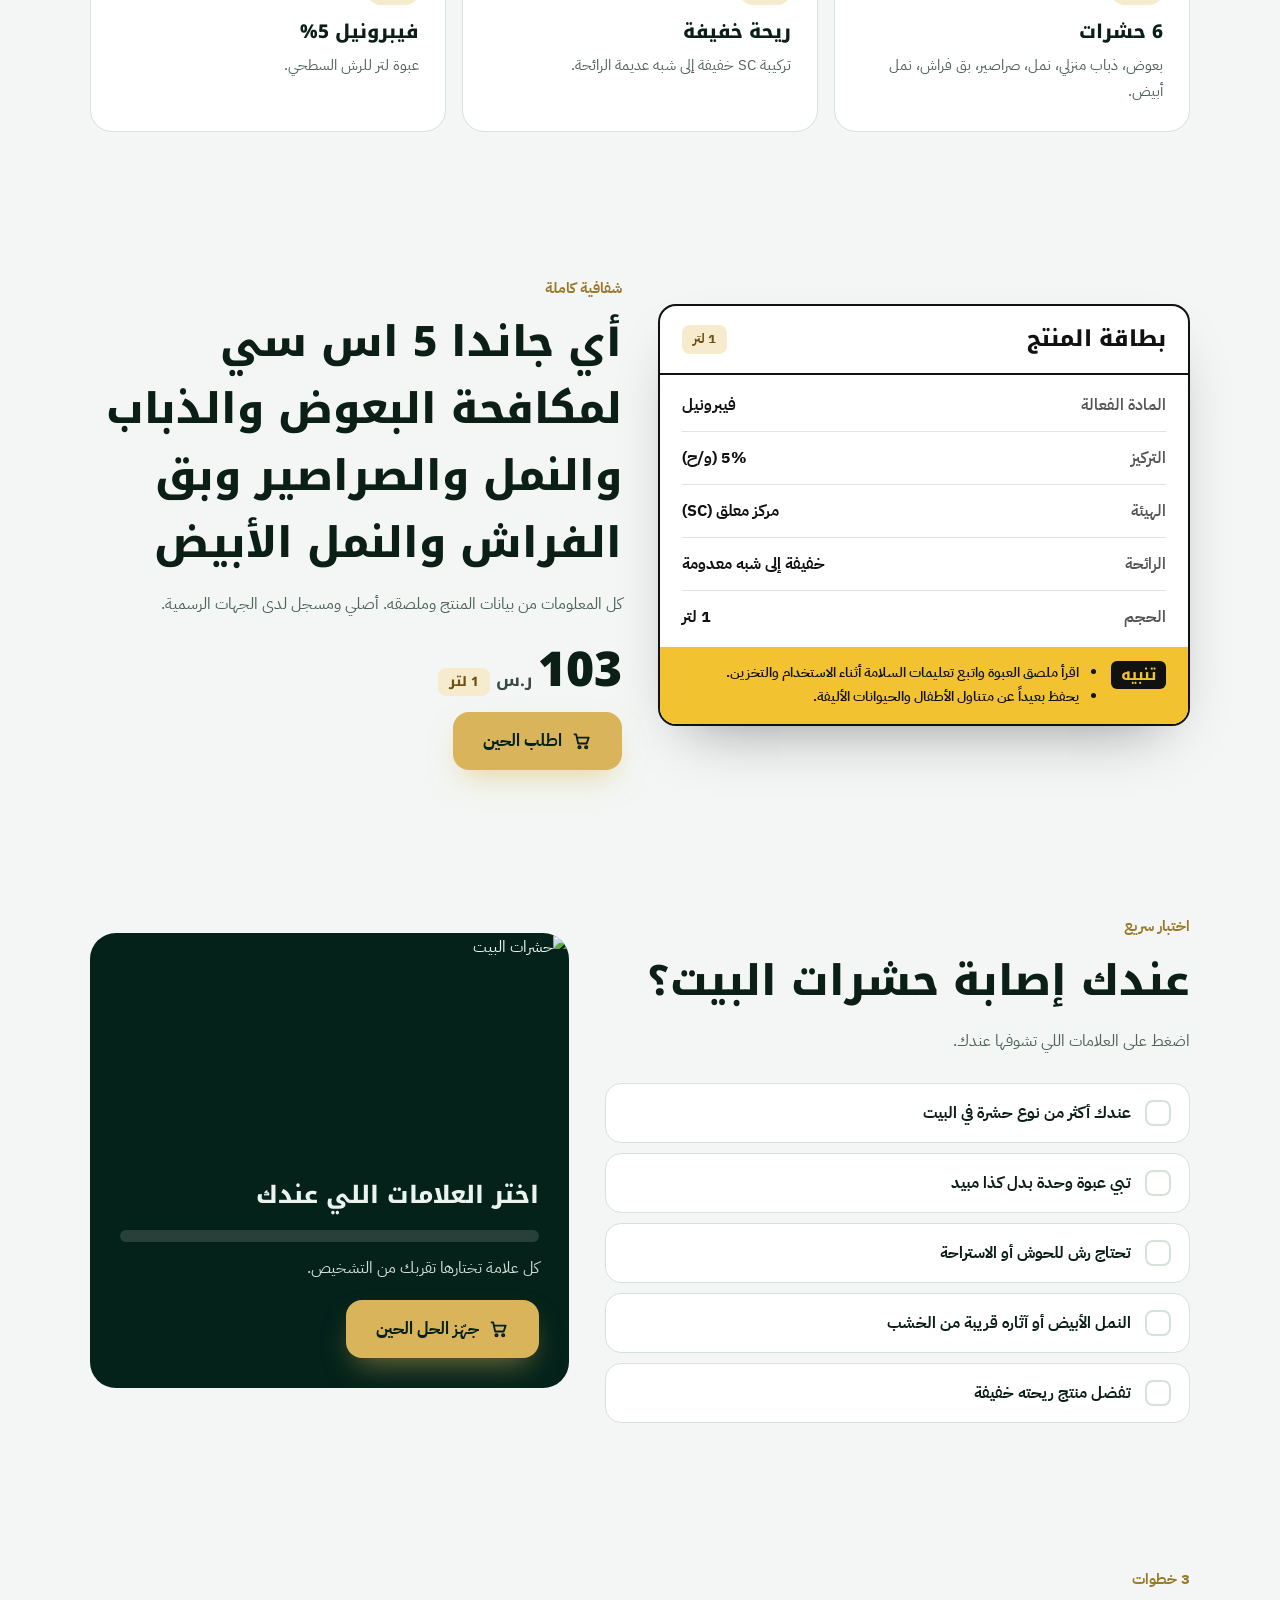
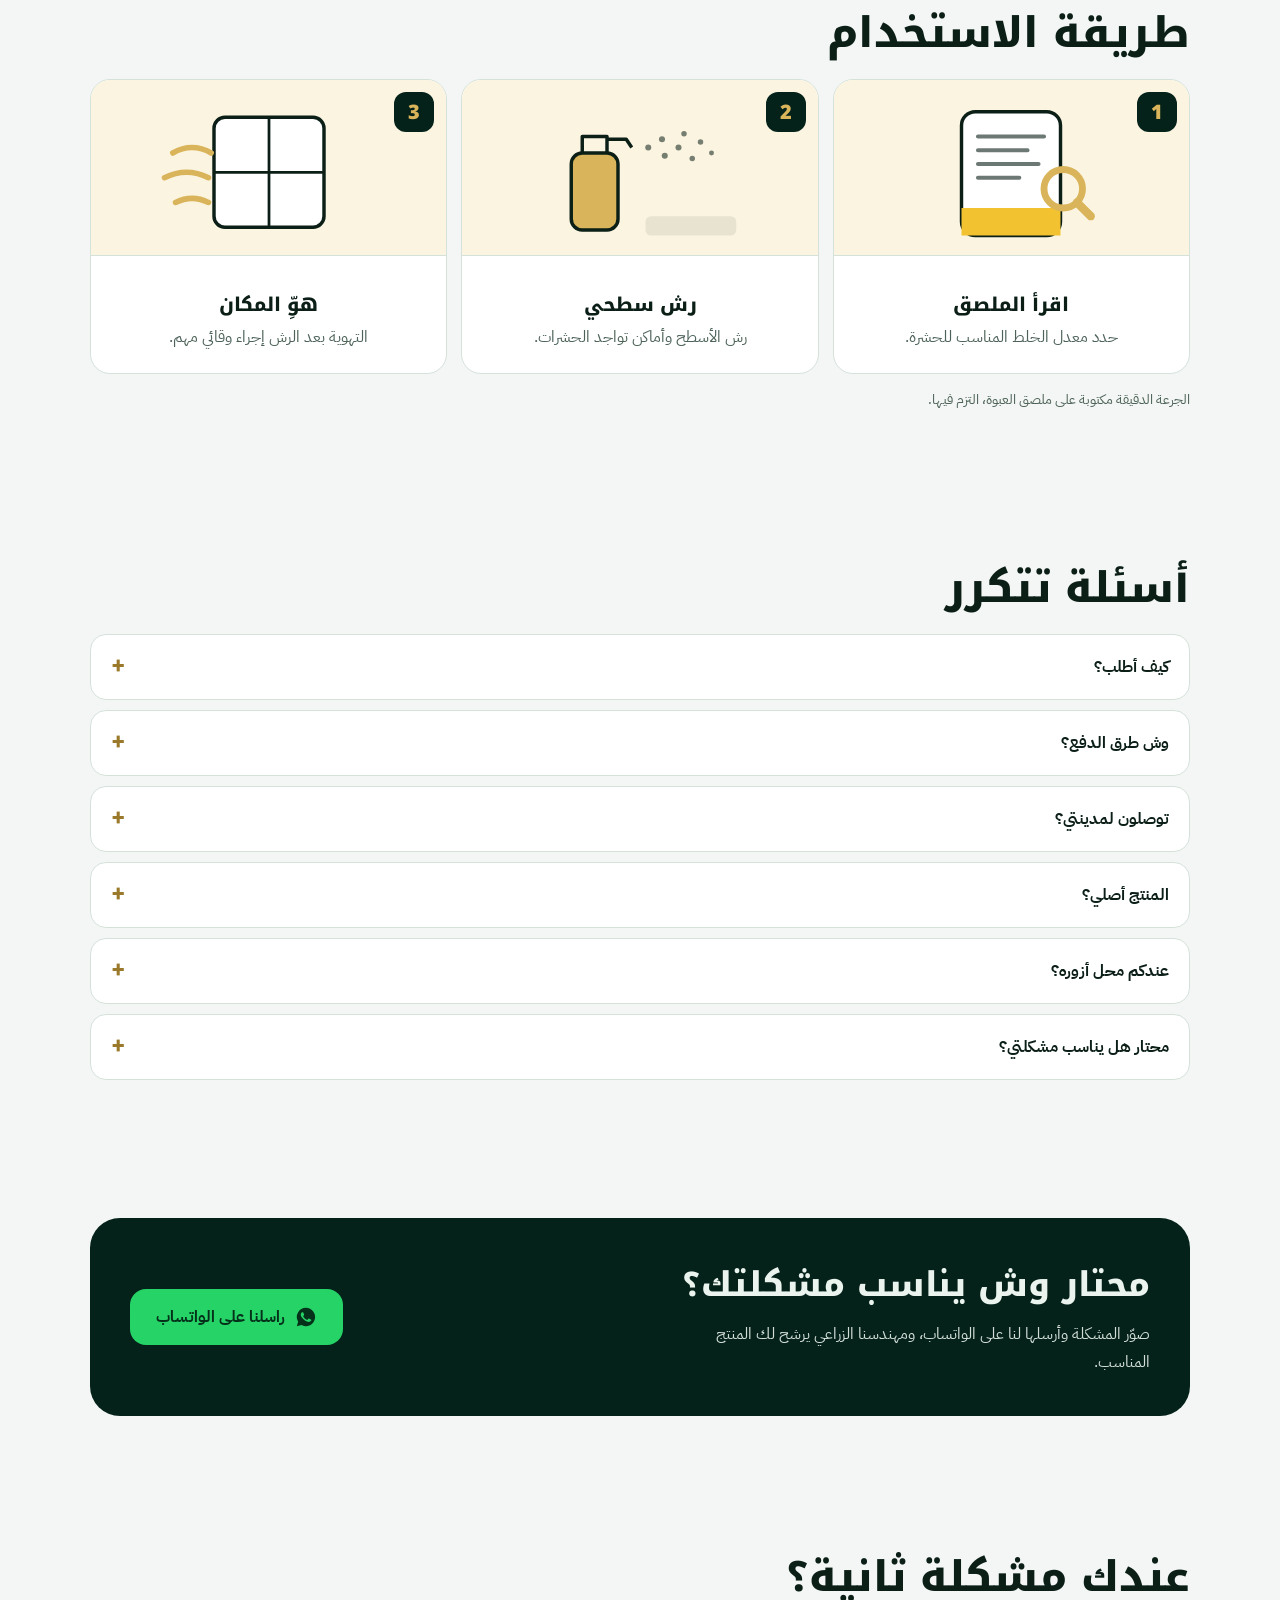
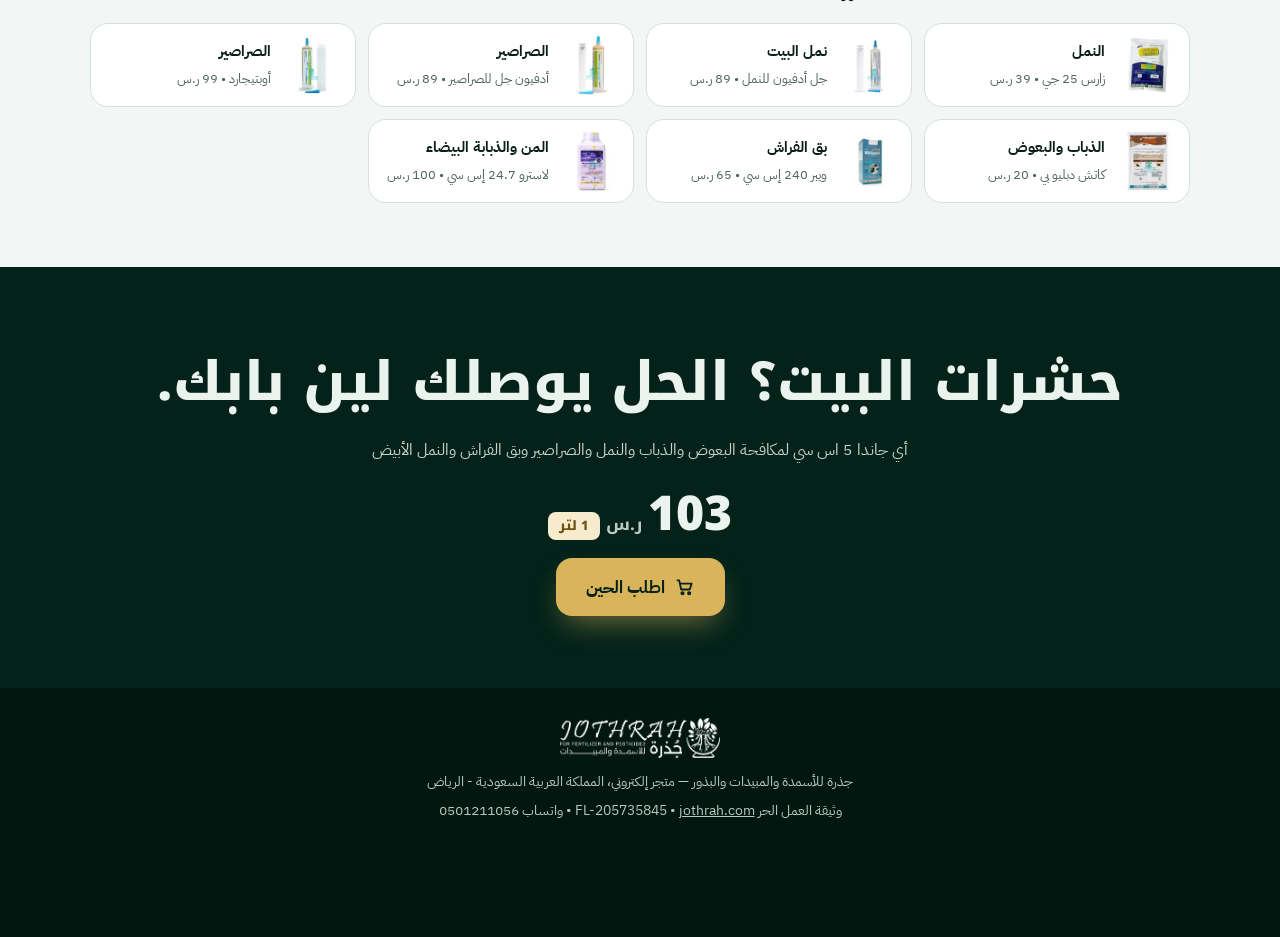
==== commit f7fe8f9c: "Add files via upload" ====
--- a/all-insects/index.html
+++ b/all-insects/index.html
@@ -6,7 +6,7 @@
 <meta property="og:type" content="product"><meta property="og:title" content="أي جاندا 5 اس سي لمكافحة البعوض والذباب والنمل والصراصير وبق الفراش والنمل الأبيض"><meta property="og:image" content="https://cdn.salla.sa/xPpow/products/EpMl4UcZiP716dD1C3ezUSgiOPlS0LHmeIJQHWiB.jpg"><meta property="og:url" content="https://offers.jothrah.com/all-insects/">
 <link rel="icon" href="/assets/logo-dark.png">
 <link rel="preconnect" href="https://fonts.googleapis.com"><link rel="preconnect" href="https://fonts.gstatic.com" crossorigin>
-<link href="https://fonts.googleapis.com/css2?family=Noto+Kufi+Arabic:wght@700;800;900&family=IBM+Plex+Sans+Arabic:wght@400;500;600;700&display=swap" rel="stylesheet">
+<link href="https://fonts.googleapis.com/css2?family=Noto+Kufi+Arabic:wght@700;800;900&family=IBM+Plex+Sans+Arabic:wght@400;500;600;700&display=swap" rel="stylesheet" media="print" onload="this.media='all'"><noscript><link href="https://fonts.googleapis.com/css2?family=Noto+Kufi+Arabic:wght@700;800;900&family=IBM+Plex+Sans+Arabic:wght@400;500;600;700&display=swap" rel="stylesheet"></noscript>
 <script type="application/ld+json">{"@context": "https://schema.org", "@type": "Product", "name": "أي جاندا 5 اس سي لمكافحة البعوض والذباب والنمل والصراصير وبق الفراش والنمل الأبيض", "image": ["https://cdn.salla.sa/xPpow/products/EpMl4UcZiP716dD1C3ezUSgiOPlS0LHmeIJQHWiB.jpg"], "brand": {"@type": "Brand", "name": "جذرة"}, "offers": {"@type": "Offer", "url": "https://jothrah.com/ar/ijanda/p308564735", "priceCurrency": "SAR", "price": "103", "availability": "https://schema.org/InStock"}}</script>
 <style>:root{--bg:#f3f6f4;--fg:#0b1f17;--muted:#4d6358;--card:#fff;--card-hi:#fbf4e1;--line:#d5e2da;--accent:#d9b45a;--accent-ink:#04221a;--accent-glow:rgba(217,180,90,.55);--accent-text:#9a7a2a;--tag:#f6ebcc;--tag-ink:#6b5214;--panel:#04221a;--panel-fg:#eaf3ee;--hdr-bg:rgba(4,34,26,.94);--hdr-line:rgba(255,255,255,.08);--strip-bg:#003a21;--strip-fg:#e7efe9;--sticky-bg:#04221a;--sticky-fg:#fff;--display:"Noto Kufi Arabic","IBM Plex Sans Arabic",sans-serif}
 *{box-sizing:border-box}
@@ -228,7 +228,7 @@
 <g class="i-zoom"><circle cx="118" cy="66" r="14" fill="none" stroke="var(--accent)" stroke-width="5"/><path d="M128 76l10 10" stroke="var(--accent)" stroke-width="6" stroke-linecap="round"/></g></svg></div><div><h3>اقرأ الملصق</h3><p>حدد معدل الخلط المناسب للحشرة.</p></div></li><li><div class="scene"><svg class="ill" viewBox="0 0 160 110" aria-hidden="true"><g class="i-bob"><rect x="30" y="40" width="34" height="56" rx="8" fill="var(--accent)" stroke="currentColor" stroke-width="2.5"/><path d="M38 40 V28 h18 v12 M56 30 h14 l4 6" stroke="currentColor" stroke-width="2.5" fill="none" stroke-linejoin="round"/></g>
 <g class="i-mist" fill="currentColor" opacity=".55"><circle cx="86" cy="36" r="2.2"/><circle cx="96" cy="30" r="2.2"/><circle cx="98" cy="42" r="2.2"/><circle cx="108" cy="36" r="2.2"/><circle cx="112" cy="26" r="2"/><circle cx="118" cy="44" r="2"/><circle cx="124" cy="32" r="2"/><circle cx="132" cy="40" r="1.8"/></g>
 <rect x="84" y="86" width="66" height="14" rx="4" fill="currentColor" opacity=".08"/></svg></div><div><h3>رش سطحي</h3><p>رش الأسطح وأماكن تواجد الحشرات.</p></div></li><li><div class="scene"><svg class="ill" viewBox="0 0 160 110" aria-hidden="true"><rect x="40" y="14" width="80" height="80" rx="8" fill="#fff" stroke="currentColor" stroke-width="2.5"/><path d="M80 14 v80 M40 54 h80" stroke="currentColor" stroke-width="2"/>
-<g class="i-air" stroke="var(--accent)" stroke-width="4" fill="none" stroke-linecap="round"><path d="M10 40 q14 -8 28 0"/><path d="M4 58 q16 -8 32 0"/><path d="M12 76 q12 -6 24 0"/></g></svg></div><div><h3>هوِّ المكان</h3><p>التهوية بعد الرش إجراء وقائي مهم.</p></div></li></ol><p class="dose">الجرعة الدقيقة مكتوبة على ملصق العبوة، التزم فيها.</p></div></section><section class="faq reveal"><div class="wrap"><h2 class="sec-h">أسئلة تتكرر</h2><details><summary>كيف أطلب؟</summary><p>اضغط «اطلب الحين» ويفتح لك المنتج في متجر جذرة الرسمي jothrah.com، تضيفه للسلة وتكمل الطلب بخطوات بسيطة.</p></details><details><summary>وش طرق الدفع؟</summary><p>مدى، البطاقة الائتمانية، Apple Pay، STC Pay، وتقسيط على 4 دفعات مع تمارا أو MIS Pay، والدفع عند الاستلام متاح برسوم خدمة 10 ريال.</p></details><details><summary>توصلون لمدينتي؟</summary><p>نوصّل لجميع مناطق المملكة عن طريق شركات الشحن المعتمدة.</p></details><details><summary>المنتج أصلي؟</summary><p>منتجات جذرة أصلية ومسجلة لدى الجهات الرسمية، وتستخدم حسب تعليمات الملصق.</p></details><details><summary>عندكم محل أزوره؟</summary><p>جذرة متجر إلكتروني، ولا يوجد لدينا فرع أو محل على أرض الواقع. تطلب أونلاين ويوصلك لين بابك.</p></details><details><summary>محتار هل يناسب مشكلتي؟</summary><p>صوّر المشكلة وأرسلها لنا على الواتساب، ومهندسنا الزراعي يرشح لك الأنسب.</p></details></div></section><section class="reveal"><div class="wrap"><div class="consult"><div><h2>محتار وش يناسب مشكلتك؟</h2><p>صوّر المشكلة وأرسلها لنا على الواتساب، ومهندسنا الزراعي يرشح لك المنتج المناسب.</p></div><a class="wa" href="https://wa.me/966501211056?text=%D8%A7%D9%84%D8%B3%D9%84%D8%A7%D9%85%20%D8%B9%D9%84%D9%8A%D9%83%D9%85%D8%8C%20%D8%A3%D8%A8%D9%8A%20%D8%A3%D8%B3%D8%AA%D9%81%D8%B3%D8%B1%20%D8%B9%D9%86%20%D8%A3%D9%8A%20%D8%AC%D8%A7%D9%86%D8%AF%D8%A7%205%20%D8%A7%D8%B3%20%D8%B3%D9%8A" rel="noopener"><svg viewBox="0 0 24 24" fill="currentColor"><path d="M12 2a10 10 0 0 0-8.6 15.1L2 22l5-1.3A10 10 0 1 0 12 2zm5.2 14.1c-.2.6-1.3 1.2-1.8 1.2-.5.1-1 .2-3.3-.7-2.8-1.1-4.6-4-4.7-4.2-.1-.2-1.1-1.5-1.1-2.9s.7-2.1 1-2.4c.2-.3.5-.3.7-.3h.5c.2 0 .4 0 .6.5l.8 2c.1.2.1.4 0 .5l-.4.6-.4.4c-.1.1-.3.3-.1.6.2.3.8 1.3 1.7 2.1 1.2 1 2.1 1.3 2.4 1.5.3.1.5.1.6-.1l.9-1.1c.2-.3.4-.2.7-.1l1.9.9c.3.1.5.2.5.3.1.2.1.7-.1 1.3z"/></svg>راسلنا على الواتساب</a></div></div></section><section class="reveal"><div class="wrap"><h2 class="sec-h">عندك مشكلة ثانية؟</h2><div class="more"><a href="/ants/"><img src="https://images.unsplash.com/photo-1733930097766-25cf51cc7249?w=200&q=75&auto=format&fit=crop" alt="" loading="lazy"><span><b>النمل</b><small>زارس 25 جي • 39 ر.س</small></span></a><a href="/ants-gel/"><img src="https://images.unsplash.com/photo-1733930097766-25cf51cc7249?w=200&q=75&auto=format&fit=crop" alt="" loading="lazy"><span><b>نمل البيت</b><small>جل أدفيون للنمل • 89 ر.س</small></span></a><a href="/roaches/"><img src="https://images.unsplash.com/photo-1759379077720-b099c6cf2f71?w=200&q=75&auto=format&fit=crop" alt="" loading="lazy"><span><b>الصراصير</b><small>أدفيون جل للصراصير • 89 ر.س</small></span></a><a href="/roach-bait/"><img src="https://images.unsplash.com/photo-1759379077720-b099c6cf2f71?w=200&q=75&auto=format&fit=crop" alt="" loading="lazy"><span><b>الصراصير</b><small>أوبتيجارد • 99 ر.س</small></span></a><a href="/flies-mosquito/"><img src="https://images.unsplash.com/photo-1707943768453-7850f916ebde?w=200&q=75&auto=format&fit=crop" alt="" loading="lazy"><span><b>الذباب والبعوض</b><small>كاتش دبليو بي • 20 ر.س</small></span></a><a href="/bed-bugs/"><img src="https://images.unsplash.com/photo-1727198634627-645ef5356455?w=200&q=75&auto=format&fit=crop" alt="" loading="lazy"><span><b>بق الفراش</b><small>ويبر 240 إس سي • 65 ر.س</small></span></a><a href="/aphids/"><img src="https://images.unsplash.com/photo-1522325636832-5dbc1440f793?w=200&q=75&auto=format&fit=crop" alt="" loading="lazy"><span><b>المن والذبابة البيضاء</b><small>لاسترو 24.7 إس سي • 100 ر.س</small></span></a></div></div></section>
+<g class="i-air" stroke="var(--accent)" stroke-width="4" fill="none" stroke-linecap="round"><path d="M10 40 q14 -8 28 0"/><path d="M4 58 q16 -8 32 0"/><path d="M12 76 q12 -6 24 0"/></g></svg></div><div><h3>هوِّ المكان</h3><p>التهوية بعد الرش إجراء وقائي مهم.</p></div></li></ol><p class="dose">الجرعة الدقيقة مكتوبة على ملصق العبوة، التزم فيها.</p></div></section><section class="faq reveal"><div class="wrap"><h2 class="sec-h">أسئلة تتكرر</h2><details><summary>كيف أطلب؟</summary><p>اضغط «اطلب الحين» ويفتح لك المنتج في متجر جذرة الرسمي jothrah.com، تضيفه للسلة وتكمل الطلب بخطوات بسيطة.</p></details><details><summary>وش طرق الدفع؟</summary><p>مدى، البطاقة الائتمانية، Apple Pay، STC Pay، وتقسيط على 4 دفعات مع تمارا أو MIS Pay، والدفع عند الاستلام متاح برسوم خدمة 10 ريال.</p></details><details><summary>توصلون لمدينتي؟</summary><p>نوصّل لجميع مناطق المملكة عن طريق شركات الشحن المعتمدة.</p></details><details><summary>المنتج أصلي؟</summary><p>منتجات جذرة أصلية ومسجلة لدى الجهات الرسمية، وتستخدم حسب تعليمات الملصق.</p></details><details><summary>عندكم محل أزوره؟</summary><p>جذرة متجر إلكتروني، ولا يوجد لدينا فرع أو محل على أرض الواقع. تطلب أونلاين ويوصلك لين بابك.</p></details><details><summary>محتار هل يناسب مشكلتي؟</summary><p>صوّر المشكلة وأرسلها لنا على الواتساب، ومهندسنا الزراعي يرشح لك الأنسب.</p></details></div></section><section class="reveal"><div class="wrap"><div class="consult"><div><h2>محتار وش يناسب مشكلتك؟</h2><p>صوّر المشكلة وأرسلها لنا على الواتساب، ومهندسنا الزراعي يرشح لك المنتج المناسب.</p></div><a class="wa" href="https://wa.me/966501211056?text=%D8%A7%D9%84%D8%B3%D9%84%D8%A7%D9%85%20%D8%B9%D9%84%D9%8A%D9%83%D9%85%D8%8C%20%D8%A3%D8%A8%D9%8A%20%D8%A3%D8%B3%D8%AA%D9%81%D8%B3%D8%B1%20%D8%B9%D9%86%20%D8%A3%D9%8A%20%D8%AC%D8%A7%D9%86%D8%AF%D8%A7%205%20%D8%A7%D8%B3%20%D8%B3%D9%8A" rel="noopener"><svg viewBox="0 0 24 24" fill="currentColor"><path d="M12 2a10 10 0 0 0-8.6 15.1L2 22l5-1.3A10 10 0 1 0 12 2zm5.2 14.1c-.2.6-1.3 1.2-1.8 1.2-.5.1-1 .2-3.3-.7-2.8-1.1-4.6-4-4.7-4.2-.1-.2-1.1-1.5-1.1-2.9s.7-2.1 1-2.4c.2-.3.5-.3.7-.3h.5c.2 0 .4 0 .6.5l.8 2c.1.2.1.4 0 .5l-.4.6-.4.4c-.1.1-.3.3-.1.6.2.3.8 1.3 1.7 2.1 1.2 1 2.1 1.3 2.4 1.5.3.1.5.1.6-.1l.9-1.1c.2-.3.4-.2.7-.1l1.9.9c.3.1.5.2.5.3.1.2.1.7-.1 1.3z"/></svg>راسلنا على الواتساب</a></div></div></section><section class="reveal"><div class="wrap"><h2 class="sec-h">عندك مشكلة ثانية؟</h2><div class="more"><a href="/ants/"><img src="/assets/t/ants.webp" alt="" width="80" height="80" loading="lazy" decoding="async"><span><b>النمل</b><small>زارس 25 جي • 39 ر.س</small></span></a><a href="/ants-gel/"><img src="/assets/t/ants-gel.webp" alt="" width="80" height="80" loading="lazy" decoding="async"><span><b>نمل البيت</b><small>جل أدفيون للنمل • 89 ر.س</small></span></a><a href="/roaches/"><img src="/assets/t/roaches.webp" alt="" width="80" height="80" loading="lazy" decoding="async"><span><b>الصراصير</b><small>أدفيون جل للصراصير • 89 ر.س</small></span></a><a href="/roach-bait/"><img src="/assets/t/roach-bait.webp" alt="" width="80" height="80" loading="lazy" decoding="async"><span><b>الصراصير</b><small>أوبتيجارد • 99 ر.س</small></span></a><a href="/flies-mosquito/"><img src="/assets/t/flies-mosquito.webp" alt="" width="80" height="80" loading="lazy" decoding="async"><span><b>الذباب والبعوض</b><small>كاتش دبليو بي • 20 ر.س</small></span></a><a href="/bed-bugs/"><img src="/assets/t/bed-bugs.webp" alt="" width="80" height="80" loading="lazy" decoding="async"><span><b>بق الفراش</b><small>ويبر 240 إس سي • 65 ر.س</small></span></a><a href="/aphids/"><img src="/assets/t/aphids.webp" alt="" width="80" height="80" loading="lazy" decoding="async"><span><b>المن والذبابة البيضاء</b><small>لاسترو 24.7 إس سي • 100 ر.س</small></span></a></div></div></section>
 <section class="final"><div class="wrap"><h2>حشرات البيت؟ الحل يوصلك لين بابك.</h2><p>أي جاندا 5 اس سي لمكافحة البعوض والذباب والنمل والصراصير وبق الفراش والنمل الأبيض</p><div class="price"><b>103</b><small>ر.س</small> <span class="badge">1 لتر</span></div><a class="btn" data-cta href="https://jothrah.com/ar/ijanda/p308564735"><svg viewBox="0 0 24 24" fill="none" stroke="currentColor" stroke-width="2.2" stroke-linecap="round" stroke-linejoin="round"><path d="M3 4h2l2.4 11h10.2L20 8H6.2"/><circle cx="9" cy="19.5" r="1.4"/><circle cx="17" cy="19.5" r="1.4"/></svg>اطلب الحين</a></div></section>
 </main>
 <footer><img src="/assets/logo-light.png" alt="جذرة" width="160" height="40"><p>جذرة للأسمدة والمبيدات والبذور — متجر إلكتروني، المملكة العربية السعودية - الرياض</p><p>وثيقة العمل الحر FL-205735845 • <a href="https://jothrah.com/ar">jothrah.com</a> • واتساب 0501211056</p></footer>
@@ -244,4 +244,5 @@
 b.forEach(function(x){x.addEventListener('click',function(){x.setAttribute('aria-pressed',x.getAttribute('aria-pressed')==='true'?'false':'true');var n=document.querySelectorAll('.chk[aria-pressed=true]').length;var k=n===0?0:n<2?1:n<4?2:3;if(v){v.textContent=T[k][0];d.textContent=T[k][1];m.style.width=(n/b.length*100)+'%'}})});
 })();
 </script>
+<script src="https://jothrah-ai-bot.vercel.app/widget.js?v=2" data-offset="76" defer></script>
 </body></html>
